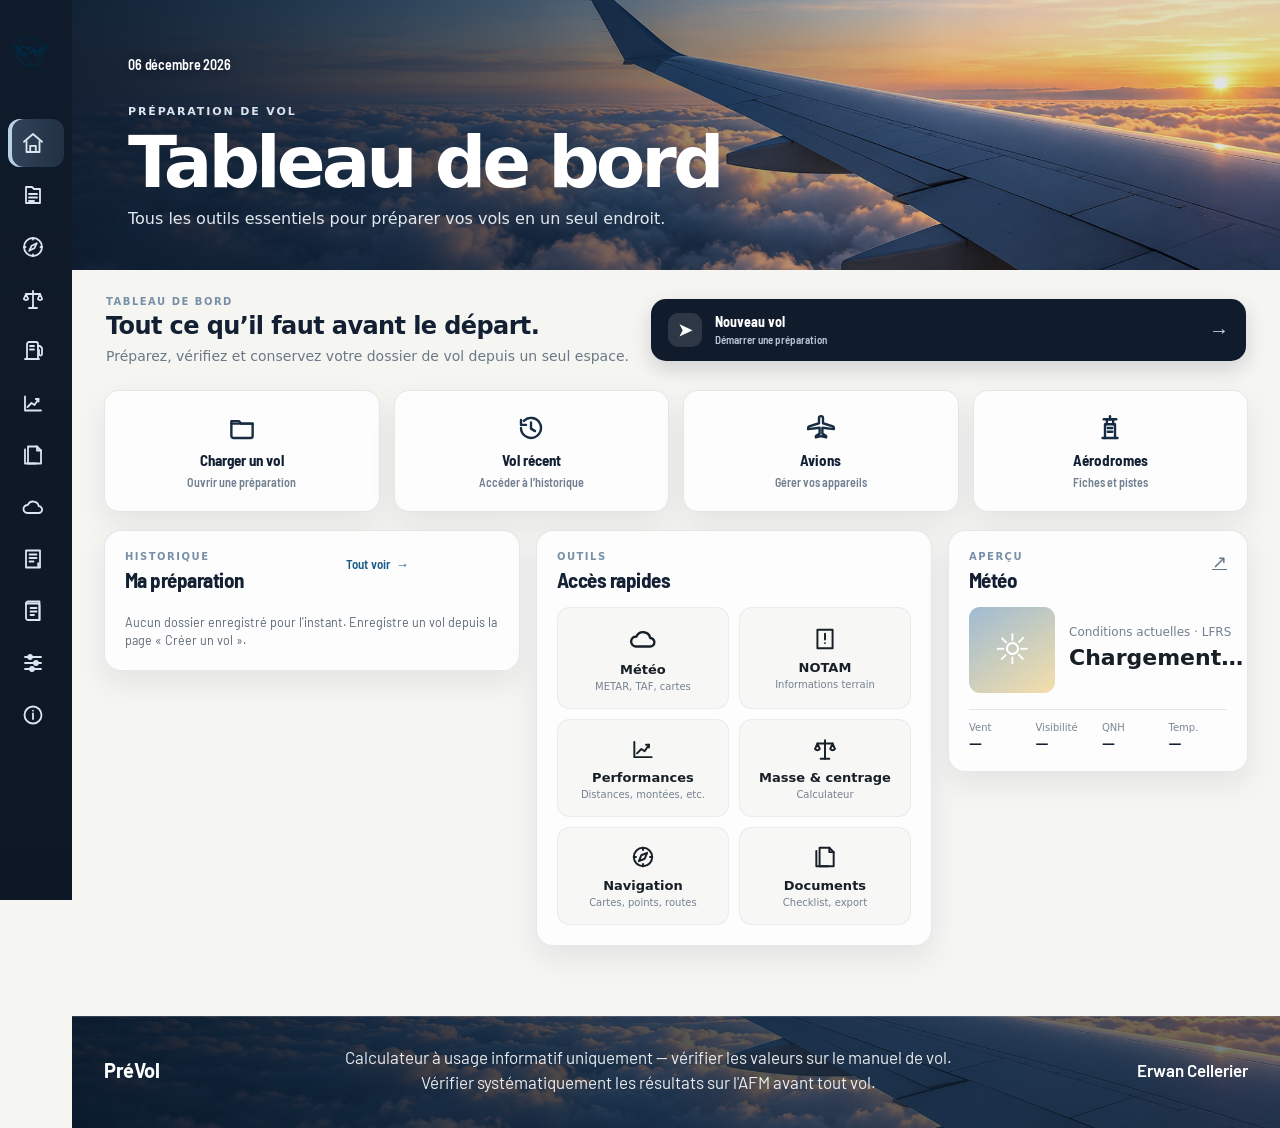
==== index.html @ 547f0817 "Add files via upload" ====
<!DOCTYPE html>

<html lang="fr">
<head>
<meta charset="utf-8"/>
<meta content="width=device-width, initial-scale=1.0, viewport-fit=cover" name="viewport"/>
<title>PréVol — Tableau de bord</title>
<meta content="#0a141f" name="theme-color"/>
<link href="./manifest.json" rel="manifest"/>
<link href="./icon-192.png" rel="icon"/>
<link href="./apple-touch-icon.png" rel="apple-touch-icon"/>
<meta content="yes" name="mobile-web-app-capable"/>
<meta content="yes" name="apple-mobile-web-app-capable"/>
<meta content="black-translucent" name="apple-mobile-web-app-status-bar-style"/>
<meta content="PréVol" name="apple-mobile-web-app-title"/>
<script>
// ---- Thème : résolu AVANT le premier affichage ----
// La préférence (auto/light/dark) est en localStorage ; l'attribut
// data-theme sur <html> porte le thème effectivement appliqué. Ce script
// est délibérément placé dans le <head> et exécuté en synchrone : le
// mettre en bas de page ferait apparaître l'interface sombre une fraction
// de seconde avant de basculer en clair.
(function(){
  window.THEME_KEY = 'prevol_theme_v1';
  window.readThemePref = function(){
    try{ return localStorage.getItem(window.THEME_KEY) || 'light'; }catch(e){ return 'auto'; }
  };
  window.applyTheme = function(pref){
    var p = pref || window.readThemePref();
    var dark = true;
    if(p === 'light') dark = false;
    else if(p === 'auto' && window.matchMedia){
      dark = !window.matchMedia('(prefers-color-scheme: light)').matches;
    }
    document.documentElement.setAttribute('data-theme', dark ? 'dark' : 'light');
    var m = document.querySelector('meta[name="theme-color"]');
    if(m) m.setAttribute('content', dark ? '#0a141f' : '#eef1f5');
  };
  window.applyTheme();
  // Suit le réglage iOS en direct quand la préférence est « auto »
  if(window.matchMedia){
    var mq = window.matchMedia('(prefers-color-scheme: light)');
    var onChange = function(){ if(window.readThemePref() === 'auto') window.applyTheme('auto'); };
    if(mq.addEventListener) mq.addEventListener('change', onChange);
    else if(mq.addListener) mq.addListener(onChange);
  }
})();
</script>
<link href="https://fonts.googleapis.com" rel="preconnect"/>
<link href="https://fonts.googleapis.com/css2?family=Barlow+Semi+Condensed:wght@400;500;600;700&amp;family=Barlow:wght@400;500;600&amp;display=swap" rel="stylesheet"/>
<link rel="stylesheet" href="app.css">
<style id="dashboard-only-home">
/* Tableau de bord : les cartes Avions/Aérodromes ouvrent leurs panneaux internes. */
#pageFlight, .storage-card, .settings-card { display:none !important; }
#pageHome { display:block !important; }
#pageHome:not(.active) { display:none !important; }
#pageAircraft, #pageAirport { display:none !important; }
#pageAircraft.active, #pageAirport.active { display:block !important; }
.tool-tile { text-decoration:none; color:inherit; }
.dashboard-primary { text-decoration:none; }
.quick-card[data-page] { cursor:pointer; }
</style>
<style id="prevol-page-scope">
        #pageFlight,#pageAircraft,#pageAirport{display:none!important}
        #pageHome{display:block!important}
        #pageHome .storage-card,#pageHome .settings-card{display:none!important}
        .main-content{min-height:calc(100vh - 0px)}
        </style>
</head>
<body class="dashboard-page" data-view="dashboard">
<div class="wrap">
<div class="app-shell">
<aside aria-label="Navigation principale" class="sidebar">
<div class="side-brand">
  <img class="side-brand-logo" src="./logo-air-one-aero.png" alt="Air One Aero">
  <div class="side-brand-copy"><div class="side-name">PréVol</div><div class="side-sub">Préparation de vol</div></div>
</div>
<div class="side-rule"></div>
<nav class="side-nav"><a class="tab nav-page-link active" href="index.html"><span class="nav-ico"><svg viewBox="0 0 24 24" aria-hidden="true"><path d="M3 10.8 12 3l9 7.8"/><path d="M5.5 10.2V21h13V10.2"/><path d="M9.2 21v-6.2h5.6V21"/></svg></span><span>Tableau de bord</span></a><a class="tab nav-page-link" href="dossier.html"><span class="nav-ico"><svg viewBox="0 0 24 24" aria-hidden="true"><path d="M5 4h6l2 2h6v14H5z"/><path d="M8 11h8M8 14.5h8M8 18h5"/></svg></span><span>Dossier</span></a><a class="tab nav-page-link" href="navigation.html"><span class="nav-ico"><svg viewBox="0 0 24 24" aria-hidden="true"><circle cx="12" cy="12" r="9"/><path d="m15.8 8.2-2.5 5.1-5.1 2.5 2.5-5.1z"/><path d="M12 3v1.5M21 12h-1.5M12 21v-1.5M3 12h1.5"/></svg></span><span>Navigation</span></a><a class="tab nav-page-link" href="masse-centrage.html"><span class="nav-ico"><svg viewBox="0 0 24 24" aria-hidden="true"><path d="M12 4v15"/><path d="M5 7h14"/><path d="M5 7 2.8 12a2.8 2.8 0 0 0 4.4 0z"/><path d="M19 7 16.8 12a2.8 2.8 0 0 0 4.4 0z"/><path d="M8 21h8"/><path d="M12 19v2"/></svg></span><span>Masse &amp; centrage</span></a><a class="tab nav-page-link" href="carburant.html"><span class="nav-ico"><svg viewBox="0 0 24 24" aria-hidden="true"><path d="M6 20V5a2 2 0 0 1 2-2h7a2 2 0 0 1 2 2v15"/><path d="M4 20h14"/><path d="M9 7h4M9 10.5h4"/><path d="M17 7h2l2 2v6a1.5 1.5 0 0 1-3 0v-4"/></svg></span><span>Carburant</span></a><a class="tab nav-page-link" href="performances.html"><span class="nav-ico"><svg viewBox="0 0 24 24" aria-hidden="true"><path d="M4 19.5V5.5M4 19.5h16"/><path d="m6.5 16 4-4 3 2 4-6"/><path d="M14.8 8H17.5v2.7"/></svg></span><span>Performances</span></a><a class="tab nav-page-link" href="documents.html"><span class="nav-ico"><svg viewBox="0 0 24 24" aria-hidden="true"><path d="M7 3.5h9l4 4V20.5H7z"/><path d="M16 3.5v4h4"/><path d="M4 6.5v14h11"/></svg></span><span>Documents</span></a><a class="tab nav-page-link" href="meteo.html"><span class="nav-ico"><svg viewBox="0 0 24 24" aria-hidden="true"><path d="M6.2 18h11.4a3.4 3.4 0 0 0 .2-6.8A5.8 5.8 0 0 0 6.8 10a4 4 0 0 0-.6 8Z"/></svg></span><span>Météo</span></a><a class="tab nav-page-link" href="notam.html"><span class="nav-ico"><svg viewBox="0 0 24 24" aria-hidden="true"><path d="M5 3.5h14v17H5z"/><path d="M8.5 7.5h7M8.5 11h7M8.5 14.5h4"/><path d="M17.2 16.2v2.3M17.2 20h.01"/></svg></span><span>NOTAM</span></a><a class="tab nav-page-link" href="carnet-de-vol.html"><span class="nav-ico"><svg viewBox="0 0 24 24" aria-hidden="true"><path d="M5 4.5h11.5a2 2 0 0 1 2 2V21H7a2 2 0 0 1-2-2z"/><path d="M5 4.5a2 2 0 0 1 2-2h11.5V21"/><path d="M9.5 9h6M9.5 12.5h6M9.5 16h3.5"/></svg></span><span>Carnet de vol</span></a><a class="tab nav-page-link" href="parametres.html"><span class="nav-ico"><svg viewBox="0 0 24 24" aria-hidden="true"><path d="M4 6h16M4 12h16M4 18h16"/><circle cx="9" cy="6" r="2"/><circle cx="15" cy="12" r="2"/><circle cx="11" cy="18" r="2"/></svg></span><span>Paramètres</span></a><a class="tab nav-page-link" href="a-propos.html"><span class="nav-ico"><svg viewBox="0 0 24 24" aria-hidden="true"><circle cx="12" cy="12" r="8.5"/><path d="M12 10.5v5.5M12 7.7h.01"/></svg></span><span>À propos</span></a></nav>
<div class="side-spacer"></div>
<div class="side-footer"><span class="net-status"><span class="dot" id="netDot"></span><span id="netStatusLabel">—</span></span></div>
</aside>
<main class="main-content">
<header class="top">
<div class="hero-copy">
<div class="hero-date" id="hdrDate">—</div>
<div class="hero-kicker">PRÉPARATION DE VOL</div>
<h1>Tableau de bord</h1>
<p>Tous les outils essentiels pour préparer vos vols en un seul endroit.</p>
</div>
</header>
<div class="page-panel active" id="pageHome">
<section class="card" id="draftBanner" style="display:none;border-color:var(--accent);">
<h2>Dossier en cours retrouvé</h2>
<div class="smallhint" id="draftBannerInfo" style="margin-bottom:10px;"></div>
<div class="btnrow" style="display:flex;gap:10px;flex-wrap:wrap;">
<button class="btnMini primary" id="draftResume" style="flex:1 1 45%;" type="button">Reprendre</button>
<button class="btnMini danger" id="draftDiscard" style="flex:1 1 45%;" type="button">Abandonner</button>
</div>
</section>
<section class="dashboard-hero-note">
<div><span class="eyebrow">TABLEAU DE BORD</span><h2>Tout ce qu’il faut avant le départ.</h2><p>Préparez, vérifiez et conservez votre dossier de vol depuis un seul espace.</p></div>
<button class="dashboard-primary" id="homeNewFlight" type="button"><span class="action-icon">➤</span><span><b>Nouveau vol</b><small>Démarrer une préparation</small></span><span class="arrow">→</span></button>
</section>
<section class="quick-actions">
<button class="quick-card" id="homeLoad" onclick="window.location.href='dossiers.html'" type="button"><span class="quick-icon"><svg viewBox="0 0 24 24" aria-hidden="true"><path d="M3.5 6.5h6l1.8 2h9.2v9.8a1.7 1.7 0 0 1-1.7 1.7H5.2a1.7 1.7 0 0 1-1.7-1.7z"/><path d="M3.5 8.5h17"/></svg></span><b>Charger un vol</b><small>Ouvrir une préparation</small></button>
<button class="quick-card" id="homeRecent" onclick="window.location.href='dossier.html'" type="button"><span class="quick-icon"><svg viewBox="0 0 24 24" aria-hidden="true"><path d="M4 12a8 8 0 1 0 2.3-5.7"/><path d="M4 5.5v4h4"/><path d="M12 7.5v5l3.2 2"/></svg></span><b>Vol récent</b><small>Accéder à l’historique</small></button>
<button class="quick-card" id="homeAircraft" data-page="pageAircraft" type="button"><span class="quick-icon"><svg viewBox="0 0 24 24" aria-hidden="true"><path d="M21.5 10.7 13.6 8.2V4.1a1.6 1.6 0 0 0-3.2 0v4.1l-7.9 2.5a1.2 1.2 0 0 0-.8 1.1v1.1l9.2-1.1v4.7l-3 1.9v1.1l4.1-1 4.1 1v-1.1l-3-1.9v-4.7l9.2 1.1v-1.1a1.2 1.2 0 0 0-.8-1.1Z"/></svg></span><b>Avions</b><small>Gérer vos appareils</small></button>
<button class="quick-card" id="homeAirport" data-page="pageAirport" type="button"><span class="quick-icon"><svg viewBox="0 0 24 24" aria-hidden="true"><path d="M8 20V9h8v11"/><path d="M6 20h12"/><path d="M9.5 9V5h5v4"/><path d="M7 5h10"/><path d="M10.2 12h1.2M12.6 12h1.2M10.2 15h1.2M12.6 15h1.2"/><path d="M12 5V2.5"/></svg></span><b>Aérodromes</b><small>Fiches et pistes</small></button>
</section>
<section class="dashboard-grid">
<div class="card dashboard-card recent-card" id="recentDossiers">
<div class="dash-head"><div><span class="eyebrow">HISTORIQUE</span><h2>Ma préparation</h2></div><button class="text-link" onclick="window.location.href='dossiers.html'" type="button">Tout voir  →</button></div>
<div class="rwyMsg" id="dossierMsg"></div>
<div id="dossierList"></div>
</div>
<div class="card dashboard-card quick-tools-card">
<div class="dash-head"><div><span class="eyebrow">OUTILS</span><h2>Accès rapides</h2></div></div>
<div class="tool-grid">
<a class="tool-tile" href="meteo.html"><span class="tool-weather-icon"><svg viewBox="0 0 24 24" aria-hidden="true"><path d="M6.2 18h11.4a3.4 3.4 0 0 0 .2-6.8A5.8 5.8 0 0 0 6.8 10a4 4 0 0 0-.6 8Z"/></svg></span><b>Météo</b><small>METAR, TAF, cartes</small></a>
<a class="tool-tile" href="notam.html"><span><svg viewBox="0 0 24 24" aria-hidden="true"><path d="M5 3.5h14v17H5z"/><path d="M12 7.2v5.2M12 15.8h.01"/></svg></span><b>NOTAM</b><small>Informations terrain</small></a>
<a class="tool-tile" href="performances.html"><span><svg viewBox="0 0 24 24" aria-hidden="true"><path d="M4 19.5V5.5M4 19.5h16"/><path d="m6.5 16 4-4 3 2 4-6"/><path d="M14.8 8H17.5v2.7"/></svg></span><b>Performances</b><small>Distances, montées, etc.</small></a>
<a class="tool-tile" href="masse-centrage.html"><span><svg viewBox="0 0 24 24" aria-hidden="true"><path d="M12 4v15"/><path d="M5 7h14"/><path d="M5 7 2.8 12a2.8 2.8 0 0 0 4.4 0z"/><path d="M19 7 16.8 12a2.8 2.8 0 0 0 4.4 0z"/><path d="M8 21h8"/><path d="M12 19v2"/></svg></span><b>Masse &amp; centrage</b><small>Calculateur</small></a>
<a class="tool-tile" href="navigation.html"><span><svg viewBox="0 0 24 24" aria-hidden="true"><circle cx="12" cy="12" r="8.5"/><path d="m15.8 8.2-2.2 5.4-5.4 2.2 2.2-5.4z"/><path d="M12 3.5v2M20.5 12h-2M12 20.5v-2M3.5 12h2"/></svg></span><b>Navigation</b><small>Cartes, points, routes</small></a>
<a class="tool-tile" href="documents.html"><span><svg viewBox="0 0 24 24" aria-hidden="true"><path d="M7 3.5h9l4 4V20.5H7z"/><path d="M16 3.5v4h4"/><path d="M4 6.5v14h11"/></svg></span><b>Documents</b><small>Checklist, export</small></a>
</div>
</div>
<div class="dashboard-side">
<div class="card weather-preview"><div class="dash-head"><div><span class="eyebrow">APERÇU</span><h2>Météo</h2></div><a class="icon-link" href="meteo.html">↗</a></div><div class="weather-placeholder"><div class="weather-sun" id="homeWxIcon">☼</div><div><span>Conditions actuelles · LFRS</span><strong id="homeWxState">Chargement…</strong><small id="homeWxObserved" style="display:block;margin-top:6px;color:#8a96a4;font-size:10px;"></small></div></div><div class="weather-stats"><span>Vent<strong id="homeWxWind">—</strong></span><span>Visibilité<strong id="homeWxVis">—</strong></span><span>QNH<strong id="homeWxQnh">—</strong></span><span>Temp.<strong id="homeWxTemp">—</strong></span></div></div>
</div>
</section>
<section class="card storage-card">
<div class="dash-head"><div><span class="eyebrow">DONNÉES LOCALES</span><h2>Sauvegarde &amp; stockage</h2></div></div>
<div class="storage-layout">
<div class="storage-copy"><p>Tes dossiers restent stockés localement sur cet appareil. Une sauvegarde permet de les récupérer en cas de perte.</p><div class="btnrow"><button class="btnMini primary" id="backupBtn" type="button">Tout sauvegarder</button><label class="btnMini" for="restoreInput" style="cursor:pointer;text-align:center;">Restaurer</label><input accept="application/json,.json" id="restoreInput" style="display:none;" type="file"/><button class="btnMini" id="storageRefreshBtn" type="button">Actualiser</button></div><label class="chk"><input checked="" id="backupWithDocs" type="checkbox"/><span>Inclure les pièces jointes</span></label><div class="rwyMsg" id="backupMsg"></div></div>
<div class="storage-meter"><div class="subhead">Espace occupé</div><div class="wizBar"><div class="wizBarFill" id="storageBarFill"></div></div><div class="smallhint" id="storageInfo">Mesure en cours…</div><button class="btnMini danger" id="purgeDocsBtn" type="button">Alléger les dossiers de plus de 30 jours</button><div class="rwyMsg" id="purgeMsg"></div></div>
</div>
</section>
<section class="card settings-card"><div class="dash-head"><div><span class="eyebrow">PRÉFÉRENCES</span><h2>Affichage</h2></div></div><div class="field"><label>Thème</label><select id="themeSelect"><option value="auto">Automatique (réglage système)</option><option value="light">Jour — clair</option><option value="dark">Nuit — sombre</option></select></div><div class="smallhint" id="appVersionLine"></div></section>
</div>
<div class="page-panel active" id="pageFlight">
<!-- 1. GENERAL -->
<section class="card view-vol" id="sectionVol">
<h2><span class="idx">01</span> Vol</h2>
<div class="grid g3">
<div class="field"><label>Avion</label>
<select id="aircraftSelect"></select>
<div class="smallhint">Paramètres (masses, bras, tables AFM) dans l'onglet <b>Avions</b>.</div>
</div>
<div class="field"><label>Date (DOF)</label><input id="dof" type="date"/></div>
<div class="field"><label>Départ (ICAO)</label><input id="depIcao" maxlength="4" oninput="this.value=this.value.toUpperCase()" placeholder="LFFI" style="text-transform:uppercase" type="text"/></div>
<div class="field"><label>Arrivée (ICAO)</label><input id="arrIcao" maxlength="4" oninput="this.value=this.value.toUpperCase()" placeholder="LFFI" style="text-transform:uppercase" type="text"/></div>
<div class="field"><label>PIC (nom)</label><input id="picName" placeholder="Nom du commandant de bord" type="text"/></div>
<div class="field"><label>Équipage</label><input id="crew" min="1" type="number" value="1"/></div>
<div class="field opt"><label>Pax total</label><input id="paxTotal" min="0" placeholder="0" type="number"/></div>
<div class="field"><label>Immatriculation</label><input id="registration" readonly="" type="text"/></div>
<div class="field opt"><label>Dégagement (ICAO)</label><input id="altn1" list="apKnownList" maxlength="4" oninput="this.value=this.value.toUpperCase()" placeholder="OACI" style="text-transform:uppercase" type="text"/></div>
<datalist id="apKnownList"></datalist>
</div>
</section>
<!-- 3. MASSE -->
<section class="card view-mass" id="sectionMass">
<div class="section-title-row"><h2><span class="idx">02</span> Masses</h2><a class="section-open-link" href="masse-centrage.html">Ouvrir Masse & centrage ↗</a></div>
<div class="grid g3">
<div class="field"><label>Poids pilote (kg)</label><input id="wPilot" placeholder="kg" type="number"/></div>
<div class="field opt"><label>Poids copilote (kg)</label><input id="wCopilot" placeholder="kg" type="number"/></div>
<div class="field opt"><label>Poids pax arrière (kg)</label><input id="wPaxRear" placeholder="kg" type="number"/></div>
<div class="field opt"><label>Bagages arrière (kg)</label><input id="wBag" placeholder="kg" type="number"/></div>
</div>
<details class="adv" style="display:none;">
<summary>Paramètres avion (masse à vide / bras de levier)</summary>
<div class="grid g3" style="margin-top:12px;">
<div class="field"><label>Masse à vide (kg)</label><input id="emptyWeight" type="number"/></div>
<div class="field"><label>Bras à vide (m)</label><input id="emptyArm" step="0.001" type="number"/></div>
<div class="field"><label>Bras sièges avant (m)</label><input id="armFront" step="0.01" type="number"/></div>
<div class="field"><label>Bras sièges arrière (m)</label><input id="armRear" step="0.01" type="number"/></div>
<div class="field"><label>Bras bagages (m)</label><input id="armBag" step="0.01" type="number"/></div>
<div class="field"><label>Bras réservoir (m)</label><input id="armFuel" step="0.01" type="number"/></div>
</div>
</details>
</section>
<!-- 4. CARBURANT -->
<section class="card view-fuel" id="sectionFuel">
<div class="section-title-row"><h2><span class="idx">03</span> Carburant</h2><a class="section-open-link" href="carburant.html">Ouvrir Carburant ↗</a></div>
<div class="grid g4">
<div class="field"><label>Temps de vol prévu (min)</label><input id="flightTime" placeholder="min" type="number"/></div>
<div class="field"><label>Réserve finale</label>
<select id="reserveType">
<option value="10">TDP de jours (10 min)</option>
<option selected="" value="30">Vol de jour (30 min)</option>
<option value="45">Vol de nuit (45 min)</option>
</select>
</div>
<div class="field"><label>Fuel embarqué (L)</label><input id="fuelOnBoard" placeholder="L" type="number"/>
<div class="smallhint" id="fuelCapacityHint"></div>
</div>
<div class="field" id="altFuelField"><label>Réserve dégagement (L)</label><input id="altReserveL" placeholder="L" type="number"/><div class="smallhint">Carburant nécessaire pour rejoindre <span id="altReserveIcao">le terrain de dégagement</span> depuis la destination.</div></div>
</div>
<details class="adv" style="display:none;">
<summary>Paramètres carburant (consommations, densité)</summary>
<div class="grid g3" style="margin-top:12px;">
<div class="field"><label>Conso croisière (L/h)</label><input id="consoTrip" type="number"/></div>
<div class="field"><label>Conso approche (L/h)</label><input id="consoAppr" type="number"/></div>
<div class="field"><label>Densité carburant (kg/L)</label><input id="fuelDensity" step="0.001" type="number"/></div>
</div>
</details>
</section>
<!-- 4. ENVIRONNEMENT & PISTES -->
<section class="card view-environment" id="sectionEnvironment">
<div class="section-title-row"><h2><span class="idx">04</span> Environnement &amp; pistes</h2><a class="section-open-link" href="performances.html">Ouvrir Performances ↗</a></div>
<div class="subhead wx-only">Bulletin METAR / TAF</div>
<div class="smallhint wx-only" style="margin-bottom:10px;">
      Données Aviation Weather Center (NOAA), gratuites et sans compte.
      Nécessite du réseau ; le dernier bulletin reçu reste consultable hors ligne.
    </div>
<div class="grid g3 wx-only">
<div class="field"><label>Rayon terrains alentour</label>
<select id="wxRadius">
<option value="0">Aucun (vol seul)</option>
<option value="50">50 km</option>
<option selected="" value="100">100 km</option>
<option value="150">150 km</option>
</select>
</div>
<div class="field"><label>Contenu</label>
<select id="wxContent">
<option selected="" value="both">METAR + TAF</option>
<option value="metar">METAR seul</option>
</select>
</div>
<div class="field"><label> </label>
<button class="btnMini primary" id="wxFetchBtn" style="width:100%;" type="button">Récupérer le bulletin</button>
</div>
</div>
<div class="rwyMsg wx-only" id="wxFetchMsg"></div>
<div class="wx-only" id="wxResults" style="margin-top:10px;"></div>
<div class="btnrow wx-only" style="display:flex;gap:10px;flex-wrap:wrap;margin-top:10px;">
<button class="btnMini" id="wxClearBtn" style="display:none;" type="button">Effacer le bulletin</button>
</div>

<div class="smallhint">Le bulletin METAR / TAF se récupère directement dans la section où sont saisis la température, le QNH et le vent.</div>


<div class="subhead" id="depEnvHead" style="margin-top:0;">Départ</div>
<div class="grid g3">
<div class="field"><label>Altitude terrain (ft)</label><input id="terrainAlt" placeholder="ft" type="number"/></div>
<div class="field"><label>Température (°C)</label><input id="temp" placeholder="°C" type="number"/></div>
<div class="field"><label>QNH (hPa)</label><input id="qnh" placeholder="hPa" type="number"/></div>
<div class="field"><label>Vent</label><input id="wind" placeholder="320/20G25" type="text"/><div class="smallhint" id="windDepHint"></div></div>
<div class="field"><label>Nature de piste</label>
<select id="pisteType"><option value="1">Dur</option><option value="1.15">Herbe</option></select>
<div class="smallhint" id="pisteTypeNote"></div>
</div>
<div class="field"><label>État de piste</label>
<select id="pisteEtat"><option value="1">Sèche</option><option value="1.25">Mouillée</option></select>
</div>
<div class="field"><label>Piste (QFU)</label>
<select id="rwyDepSel"></select>
<input id="rwyDepTxt" maxlength="3" placeholder="ex. 07" style="text-transform:uppercase;display:none;" type="text"/>
</div>
</div>
<div class="smallhint" id="wxAutoDep" style="margin-top:6px;color:var(--accent);"></div>
<div class="grid g3" style="margin-top:8px;">
<div class="field"><label>TODA (m)</label><input id="toda" placeholder="m" type="number"/></div>
<div class="field"><label>ASDA (m)</label><input id="asda" placeholder="m" type="number"/></div>
<div class="field"><label>LDA (m)</label><input id="lda" placeholder="m" type="number"/></div>
</div>
<!-- Même terrain mais vol long : la météo peut changer pendant le vol -->
<div id="sameFieldWxBlock" style="display:none;">
<div class="subhead">Météo à l'atterrissage <span style="text-transform:none;font-family:var(--body);">(vol ≥ 60 min — même terrain)</span></div>
<div class="grid g3">
<div class="field"><label>Température (°C)</label><input id="tempLdg" placeholder="°C" type="number"/></div>
<div class="field"><label>QNH (hPa)</label><input id="qnhLdg" placeholder="hPa" type="number"/></div>
<div class="field"><label>Vent</label><input id="windLdg" placeholder="320/20G25" type="text"/><div class="smallhint" id="windLdgHint"></div></div>
<div class="field"><label>Piste à l'atterrissage</label>
<select id="rwyLdgSel"></select>
<input id="rwyLdgTxt" maxlength="3" placeholder="ex. 25" style="text-transform:uppercase;display:none;" type="text"/>
</div>
</div>
<div class="grid g3" style="margin-top:8px;">
<div class="field"><label>LDA de cette piste (m)</label><input id="ldaLdg" placeholder="m" type="number"/></div>
<div class="field"><label>Nature de piste</label>
<select id="pisteTypeLdg"><option value="1">Dur</option><option value="1.15">Herbe</option></select>
<div class="smallhint" id="pisteTypeLdgNote"></div>
</div>
<div class="field"><label>État de piste</label>
<select id="pisteEtatLdg"><option value="1">Sèche</option><option value="1.25">Mouillée</option></select>
</div>
</div>
<div class="smallhint" style="margin-top:6px;">Laisse les champs météo vides pour réutiliser les conditions du décollage. Choisir la piste d'atterrissage remplit automatiquement sa LDA et son revêtement.</div>
<div class="smallhint" id="wxAutoLdg" style="margin-top:4px;color:var(--accent);"></div>
</div>
<div id="arrRunwayBlock" style="display:none;">
<div class="subhead">Arrivée — <span id="arrRunwayIcao"></span></div>
<div class="grid g3">
<div class="field"><label>Altitude terrain (ft)</label><input id="terrainAltArr" placeholder="ft" type="number"/></div>
<div class="field"><label>Température (°C)</label><input id="tempArr" placeholder="°C" type="number"/></div>
<div class="field"><label>QNH (hPa)</label><input id="qnhArr" placeholder="hPa" type="number"/></div>
<div class="field"><label>Vent</label><input id="windArr" placeholder="320/20G25" type="text"/><div class="smallhint" id="windArrHint"></div></div>
<div class="field"><label>Nature de piste</label>
<select id="pisteTypeArr"><option value="1">Dur</option><option value="1.15">Herbe</option></select>
<div class="smallhint" id="pisteTypeArrNote"></div>
</div>
<div class="field"><label>État de piste</label>
<select id="pisteEtatArr"><option value="1">Sèche</option><option value="1.25">Mouillée</option></select>
</div>
<div class="field"><label>Piste (QFU)</label>
<select id="rwyArrSel"></select>
<input id="rwyArrTxt" maxlength="3" placeholder="ex. 25" style="text-transform:uppercase;display:none;" type="text"/>
</div>
</div>
<div class="smallhint" id="wxAutoArr" style="margin-top:6px;color:var(--accent);"></div>
<div class="grid g3" style="margin-top:8px;">
<div class="field"><label>TODA (m)</label><input id="todaArr" placeholder="m" type="number"/></div>
<div class="field"><label>ASDA (m)</label><input id="asdaArr" placeholder="m" type="number"/></div>
<div class="field"><label>LDA (m)</label><input id="ldaArr" placeholder="m" type="number"/></div>
</div>
</div>
<!-- Enregistrement d'une piste dans la base de données -->
<div class="rwyEditor" id="rwyEditor" style="display:none;">
<div class="rwyEdHead">
<h3>Enregistrer une piste</h3>
<div class="rwyEdIcaoPick">
<select id="rwyEdIcaoSel"></select>
<input id="rwyEdIcaoTxt" maxlength="4" placeholder="OACI" style="text-transform:uppercase;display:none;" type="text"/>
</div>
</div>
<div class="grid g3">
<div class="field"><label>Piste (numéro)</label><input id="rwyEdDesig" maxlength="3" placeholder="ex. 03" style="text-transform:uppercase" type="text"/></div>
<div class="field"><label>Orientation magnétique (°)</label><input id="rwyEdQfu" max="359" min="0" placeholder="ex. 072" type="number"/></div>
<div class="field"><label>Altitude terrain (ft)</label><input id="rwyEdElev" placeholder="ft" type="number"/></div>
<div class="field"><label>Revêtement</label>
<select id="rwyEdSurface"><option value="1">Dur</option><option value="1.15">Herbe</option></select>
</div>
</div>
<div class="grid g3" style="margin-top:8px;">
<div class="field"><label>TODA (m)</label><input id="rwyEdToda" placeholder="m" type="number"/></div>
<div class="field"><label>ASDA (m)</label><input id="rwyEdAsda" placeholder="m" type="number"/></div>
<div class="field"><label>LDA (m)</label><input id="rwyEdLda" placeholder="m" type="number"/></div>
</div>
<div class="btnrow">
<button class="primary" id="rwyEdSave" type="button">Enregistrer la piste</button>
<button id="rwyEdCancel" type="button">Annuler</button>
</div>
<div class="rwyMsg" id="rwyEdMsg"></div>
</div>
<div class="smallhint" id="apStatusHint" style="margin-top:12px;"></div>
<div class="btnrow" style="display:flex;gap:10px;flex-wrap:wrap;margin-top:10px;">
<button class="btnMini" id="rwyAddBtn" type="button">+ Ajouter / modifier une piste</button>
</div>
</section>
<!-- 5. OPTIONNEL / CARTOUCHE -->
<section class="card view-folder" id="sectionCartouche">
<h2><span class="idx">05</span> Cartouche folder <span style="font-weight:400;color:var(--muted);text-transform:none;font-family:var(--body);font-size:12px;">(pour la page de garde du PDF)</span></h2>
<div class="grid g3">
<div class="field opt"><label>MEL</label><input id="mel" placeholder="RAS" type="text"/></div>
<div class="field opt"><label>PPR</label><input id="ppr" placeholder="N/A" type="text"/></div>
<div class="field opt"><label>EOBT (UTC)</label><input id="eobt" type="time"/></div>
</div>
</section>
<!-- 7. DOCUMENTS & PILOTE -->
<section class="card view-docs" id="sectionDocs">
<div class="section-title-row"><h2><span class="idx">06</span> Documents &amp; Pilote</h2><a class="section-open-link" href="documents.html">Ouvrir Documents ↗</a></div>
<div class="subhead">Documents avion</div>
<div class="checklist">
<label class="chk"><input id="docAFM" type="checkbox"/><span>Manuel de vol (AFM)</span></label>
<label class="chk"><input id="docCertReg" type="checkbox"/><span>Certificat d'immatriculation</span></label>
<label class="chk"><input id="docCertNav" type="checkbox"/><span>Certificat de navigabilité</span></label>
<label class="chk"><input id="docNoise" type="checkbox"/><span>Certificat de limitation de nuisance</span></label>
<label class="chk"><input id="docRadioLic" type="checkbox"/><span>Licence de station radio</span></label>
<label class="chk"><input id="docInsurance" type="checkbox"/><span>Attestation d'assurance RC</span></label>
<label class="chk"><input id="docTechLog" type="checkbox"/><span>Carnet de route / carnet de suivi</span></label>
<label class="chk"><input id="docWeighing" type="checkbox"/><span>Rapport de pesée</span></label>
<label class="chk"><input id="docIntercept" type="checkbox"/><span>Signaux visuels d'interception</span></label>
<label class="chk"><input id="docSAR" type="checkbox"/><span>Infos SAR de la zone survolée</span></label>
<label class="chk"><input id="docMEL" type="checkbox"/><span>MEL</span></label>
</div>
<div class="subhead">Documents pilote</div>
<div class="checklist">
<label class="chk"><input id="docLicence" type="checkbox"/><span>Licence</span></label>
<label class="chk"><input id="docMedical" type="checkbox"/><span>Certificat médical</span></label>
<label class="chk"><input id="docId" type="checkbox"/><span>Pièce d'identité / passeport / visa / vaccins</span></label>
<label class="chk"><input id="docDoc" type="checkbox"/><span>Documentation</span></label>
</div>
<div class="subhead">IMSAFE — Aptitude du pilote</div>
<div class="checklist">
<label class="chk"><input class="imsafe" id="imIllness" type="checkbox"/><span><b>I</b>llness — un symptôme ?</span></label>
<label class="chk"><input class="imsafe" id="imMedication" type="checkbox"/><span><b>M</b>edication — traitement en cours ?</span></label>
<label class="chk"><input class="imsafe" id="imStress" type="checkbox"/><span><b>S</b>tress — pression, soucis ?</span></label>
<label class="chk"><input class="imsafe" id="imAlcohol" type="checkbox"/><span><b>A</b>lcohol — consommé dans les 8h ?</span></label>
<label class="chk"><input class="imsafe" id="imFatigue" type="checkbox"/><span><b>F</b>atigue — pas assez reposé ?</span></label>
<label class="chk"><input class="imsafe" id="imEmotion" type="checkbox"/><span><b>E</b>motion — perturbé ?</span></label>
</div>
<div class="imsafe-status" id="imsafeStatus"></div>
</section>
<!-- 8. METEO & NOTAM -->
<section class="card view-weather" id="sectionWeather">
<div class="section-title-row wx-only notam-only"><h2 class="wx-only notam-only"><span class="idx">07</span> Météo &amp; NOTAM</h2><a class="section-open-link" href="meteo.html">Ouvrir Météo ↗</a></div>
<div class="subhead wx-only">Éléments consultés</div>
<div class="checklist wx-only">
<label class="chk"><input id="wxEuroc" type="checkbox"/><span>EUROC</span></label>
<label class="chk"><input id="wxSigChart" type="checkbox"/><span>SIG WX Chart</span></label>
<label class="chk"><input id="wxWintem" type="checkbox"/><span>WINTEM</span></label>
<label class="chk"><input id="wxSigmet" type="checkbox"/><span>SIGMET / METAR / TAF</span></label>
<label class="chk"><input id="wxMinima" type="checkbox"/><span>Planning minima</span></label>
<label class="chk"><input id="wxMaritime" type="checkbox"/><span>Survol maritime (vagues, T° eau)</span></label>
</div>
<div class="field wx-only" style="margin-top:12px;"><label>Minima de planification (T/O, dégagements, destination)</label><textarea id="wxMinimaText" placeholder="ICAO / RWY-APP / minima / météo / remarques"></textarea></div>
<div class="smallhint">Le bulletin METAR / TAF se récupère directement dans la section où sont saisis la température, le QNH et le vent.</div>

<div class="subhead wx-only">Cartes (TEMSI / WINTEM / SIGWX)</div>
<div class="smallhint wx-only" style="margin-bottom:10px;">
      Les cartes Météo-France ne sont pas récupérables automatiquement (accès Aeroweb
      authentifié, images sous copyright). Télécharge ton dossier depuis Aeroweb, puis
      importe-le ici : ses pages seront jointes à la fin du document généré.
    </div>
<div class="btnrow wx-only" style="display:flex;gap:10px;flex-wrap:wrap;">
<a class="btnMini" href="https://aviation.meteo.fr/login.php" rel="noopener" target="_blank">Ouvrir Aeroweb ↗</a>
<label class="btnMini primary" for="wxDocInput" style="cursor:pointer;">Importer le dossier (PDF)</label>
<input accept="application/pdf,image/*" id="wxDocInput" style="display:none;" type="file"/>
<button class="btnMini" id="wxDocClear" style="display:none;" type="button">Retirer</button>
</div>
<div class="rwyMsg wx-only" id="wxDocMsg"></div>
<div class="wx-only" id="wxDocPreview"></div>
<div class="subhead notam-only">NOTAMs</div>
<div class="checklist notam-only">
<label class="chk"><input id="notamAirport" type="checkbox"/><span>NOTAMs aérodrome</span></label>
<label class="chk"><input id="notamFir" type="checkbox"/><span>NOTAMs FIR</span></label>
<label class="chk"><input id="notamAip" type="checkbox"/><span>AIP SUP / AIC</span></label>
<label class="chk"><input id="notamRaim" type="checkbox"/><span>RAIM check</span></label>
</div>
<div class="smallhint notam-only" style="margin:10px 0;">
      Les NOTAM français (PIB Trajet) proviennent du SIA / Olivia, qui exige une
      authentification : ils ne peuvent pas être récupérés automatiquement.
      Génère ton PIB puis importe-le ici — ses pages seront jointes au dossier,
      juste après la page NOTAM.
    </div>
<div class="btnrow notam-only" style="display:flex;gap:10px;flex-wrap:wrap;">
<a class="btnMini" href="https://sofia-briefing.aviation-civile.gouv.fr/" rel="noopener" target="_blank">Ouvrir SOFIA-Briefing ↗</a>
<label class="btnMini primary" for="ntmDocInput" style="cursor:pointer;">Importer le PIB (PDF)</label>
<input accept="application/pdf,image/*" id="ntmDocInput" style="display:none;" type="file"/>
<button class="btnMini" id="ntmDocClear" style="display:none;" type="button">Retirer</button>
</div>
<div class="rwyMsg notam-only" id="ntmDocMsg"></div>
<div class="notam-only" id="ntmDocPreview"></div>
<div class="subhead wx-only">Annexe libre</div>
<div class="smallhint wx-only" style="margin-bottom:10px;">
      Tout document ou photo à joindre au dossier (devis, autorisation, carte
      annotée, capture d'écran…) : les pages seront ajoutées à la toute fin
      du document imprimé.
    </div>
<div class="btnrow wx-only" style="display:flex;gap:10px;flex-wrap:wrap;">
<label class="btnMini primary" for="freeDocInput" style="cursor:pointer;">Ajouter une pièce jointe (PDF/photo)</label>
<input accept="application/pdf,image/*" id="freeDocInput" style="display:none;" type="file"/>
<button class="btnMini" id="freeDocClear" style="display:none;" type="button">Retirer</button>
</div>
<div class="rwyMsg wx-only" id="freeDocMsg"></div>
<div class="wx-only" id="freeDocPreview"></div>
</section>
<!-- 11. EQUIPEMENTS SECURITE -->
<section class="card view-decision" id="sectionSafety">
<h2><span class="idx">08</span> Équipements de sécurité &amp; TEM</h2>
<div class="checklist">
<label class="chk"><input id="eqFirstAid" type="checkbox"/><span>Trousse premiers secours</span></label>
<label class="chk"><input id="eqOxygen" type="checkbox"/><span>Oxygène supplémentaire</span></label>
<label class="chk"><input id="eqExtinguisher" type="checkbox"/><span>Extincteur à main</span></label>
<label class="chk"><input id="eqLifeJacket" type="checkbox"/><span>Gilet de sauvetage</span></label>
<label class="chk"><input id="eqLifeRaft" type="checkbox"/><span>Canot de sauvetage</span></label>
<label class="chk"><input id="eqPaxBrief" type="checkbox"/><span>Consignes passagers données</span></label>
<label class="chk"><input id="eqVest" type="checkbox"/><span>Gilet jaune de sécurité</span></label>
</div>
</section>
<!-- 12. MENACES GENERALES & DECISION -->
<section class="card view-decision" id="sectionDecision">
<h2><span class="idx">09</span> Menaces générales &amp; décision</h2>
<div class="field"><label>Revue des menaces spécifiques du vol &amp; mitigations</label><textarea id="genThreats"></textarea></div>
<div class="grid g2">
<div class="field"><label>Décision</label>
<select id="decision"><option value="GO">GO</option><option value="NOGO">NOGO</option></select>
</div>
<div class="field opt"><label>Commentaire décision</label><input id="decisionNote" type="text"/></div>
</div>
</section>
<div class="runbar">
<button id="computeBtn">Calculer</button>
<button id="saveDossierBtn">Enregistrer</button>
<button disabled="" id="pdfBtn">Générer PDF</button>
</div>
<div class="results" id="results">
<div class="verdict" id="verdict"></div>
<div class="feuille" id="resultSheet"></div>
<section class="card" id="lastMinuteCard">
<h2>Dernière minute</h2>
<div class="smallhint" style="margin-bottom:12px;">
        Conditions reçues au point d'attente : corrige ici sans rouvrir le
        formulaire. Chaque modification recalcule immédiatement et met à jour
        les résultats ci-dessus. Les valeurs sont reportées dans le dossier.
      </div>
<div class="grid g2">
<div class="field"><label>Vent</label>
<input class="noSave" id="lmWind" placeholder="320/20G25" type="text"/>
</div>
<div class="field"><label>Piste</label>
<select class="noSave" id="lmRwy"></select>
</div>
<div class="field"><label>Température (°C)</label>
<input class="noSave" id="lmTemp" placeholder="°C" type="number"/>
</div>
<div class="field"><label>QNH (hPa)</label>
<input class="noSave" id="lmQnh" placeholder="hPa" type="number"/>
</div>
</div>
<div class="readout" id="lmDelta" style="margin-top:12px;"></div>
</section>
<section class="card" id="loadFixCard" style="display:none;">
<h2>Correction de chargement</h2>
<div id="loadFixBody"></div>
</section>
</div>
<div id="printReportWrap">
<div class="hint" id="printHint"></div>
<div class="btnrow" style="display:flex;gap:10px;flex-wrap:wrap;margin-bottom:16px;">
<button class="btnMini primary" id="reportPrintBtn" style="flex:1 1 auto;padding:14px;" type="button">🖨️ Imprimer / Enregistrer en PDF</button>
<button class="btnMini" id="reportNewFlightBtn" style="flex:1 1 auto;padding:14px;" type="button">✈︎ Nouveau dossier de vol</button>
</div>
<div id="printScaler"><div id="printReport"></div></div>
</div>
</div><!-- /pageFlight -->
<!-- ==================== PAGE 2 : AVIONS ==================== -->
<div class="page-panel" id="pageAircraft">
<section class="card">
<h2>Avions enregistrés</h2>
<div id="acList"></div>
<div class="btnrow" style="display:flex;gap:10px;flex-wrap:wrap;margin-top:12px;">
<button class="btnMini primary" id="acNewBtn" type="button">+ Nouvel avion</button>
<button class="btnMini" id="acShareBtn" type="button">Partager / sauvegarder</button>
</div>
<div id="acShareZone" style="display:none;margin-top:12px;">
<label>Base avions</label>
<textarea id="acShareText" style="min-height:80px;font-family:var(--code);font-size:11px;"></textarea>
<div class="btnrow" style="display:flex;gap:10px;margin-top:8px;flex-wrap:wrap;">
<button class="btnMini" id="acImportBtn" type="button">Restaurer depuis le texte</button>
<button class="btnMini" id="acLinkBtn" type="button">Créer un lien de partage</button>
</div>
<div class="rwyMsg" id="acShareMsg"></div>
</div>
</section>
<!-- Questionnaire guidé -->
<section class="card" id="acWizardCard" style="display:none;">
<h2><span id="wizTitle">Nouvel avion</span></h2>
<div class="wizBar"><div class="wizBarFill" id="wizBarFill"></div></div>
<div class="wizStepLabel" id="wizStepLabel"></div>
<div class="wizIntro" id="wizIntro"></div>
<div id="wizBody"></div>
<div class="rwyMsg" id="wizMsg"></div>
<div class="btnrow" style="display:flex;gap:10px;flex-wrap:wrap;margin-top:16px;">
<button class="btnMini" id="wizPrevBtn" type="button">Précédent</button>
<button class="btnMini primary" id="wizNextBtn" type="button">Suivant</button>
<button class="btnMini" id="wizQuitBtn" type="button">Abandonner</button>
</div>
</section>
<!-- Fiche avion (saisie / vérification) -->
<section class="card" id="acEditorCard" style="display:none;">
<h2>Fiche avion <span style="font-weight:400;color:var(--muted);text-transform:none;font-family:var(--body);font-size:12px;">(saisie directe)</span></h2>
<div class="subhead" style="margin-top:0;">Identification</div>
<div class="grid g3">
<div class="field"><label>Immatriculation</label><input id="acfKey" maxlength="10" placeholder="F-GTPD" style="text-transform:uppercase" type="text"/></div>
<div class="field"><label>Type</label><input id="acfType" placeholder="DR400-140B" type="text"/></div>
<div class="field"><label>Libellé affiché</label><input id="acfLabel" placeholder="F-GTPD — Robin DR400-140B" type="text"/></div>
</div>
<div class="subhead">Masse &amp; centrage</div>
<div class="grid g3">
<div class="field"><label>Masse à vide (kg)</label><input id="acfEmptyWeight" placeholder="kg" type="number"/></div>
<div class="field"><label>Bras à vide (m)</label><input id="acfEmptyArm" placeholder="m" step="0.001" type="number"/></div>
<div class="field"><label>Bras sièges avant (m)</label><input id="acfArmFront" placeholder="m" step="0.01" type="number"/></div>
<div class="field"><label>Bras sièges arrière (m)</label><input id="acfArmRear" placeholder="m" step="0.01" type="number"/></div>
<div class="field"><label>Bras bagages (m)</label><input id="acfArmBag" placeholder="m" step="0.01" type="number"/></div>
<div class="field"><label>Bras réservoir (m)</label><input id="acfArmFuel" placeholder="m" step="0.01" type="number"/></div>
</div>
<div class="subhead">Enveloppe de centrage</div>
<div class="grid g3">
<div class="field"><label>Limite avant basse (mm)</label><input id="acfEnvFwdLow" placeholder="mm" type="number"/></div>
<div class="field"><label>Limite avant haute (mm)</label><input id="acfEnvFwdHigh" placeholder="mm" type="number"/></div>
<div class="field"><label>Masse de rupture (kg)</label><input id="acfEnvBreakW" placeholder="kg" type="number"/></div>
<div class="field"><label>Limite arrière (mm)</label><input id="acfEnvAft" placeholder="mm" type="number"/></div>
<div class="field"><label>Masse mini (kg)</label><input id="acfEnvWmin" placeholder="kg" type="number"/></div>
<div class="field"><label>Masse max CAT N (kg)</label><input id="acfEnvWmax" placeholder="kg" type="number"/></div>
<div class="field opt"><label>Masse max CAT U (kg)</label><input id="acfEnvWmaxU" placeholder="kg" type="number"/></div>
</div>
<div class="subhead">Carburant</div>
<div class="grid g3">
<div class="field"><label>Conso croisière (L/h)</label><input id="acfConsoTrip" placeholder="L/h" type="number"/></div>
<div class="field"><label>Conso approche (L/h)</label><input id="acfConsoAppr" placeholder="L/h" type="number"/></div>
<div class="field"><label>Densité (kg/L)</label><input id="acfFuelDensity" placeholder="0.72" step="0.001" type="number"/></div>
<div class="field"><label>Capacité utilisable (L)</label><input id="acfFuelCapacity" placeholder="L" type="number"/></div>
<div class="field"><label>Détail capacité</label><input id="acfFuelCapacityNote" placeholder="109 L + 50 L" type="text"/></div>
</div>
<div class="subhead">Tables AFM — distances</div>
<div class="smallhint" style="margin-bottom:10px;">
        Une ligne par altitude pression, une colonne par masse. Valeurs séparées par des virgules.
      </div>
<div class="grid g2">
<div class="field"><label>Altitudes pression (ft)</label><input id="acfPaLevels" placeholder="0, 2000, 4000, 6000, 8000" type="text"/></div>
<div class="field"><label>Masses (kg)</label><input id="acfMassLevels" placeholder="800, 850, 900, 950, 1000" type="text"/></div>
</div>
<div class="field" style="margin-top:8px;"><label>Décollage (m) — une ligne par altitude</label><textarea id="acfToTable" placeholder="360, 390, 425, 465, 510
430, 470, 520, 600, 660"></textarea></div>
<div class="field"><label>Atterrissage (m) — une ligne par altitude</label><textarea id="acfLdTable" placeholder="410, 435, 460, 490, 525
435, 460, 495, 520, 555"></textarea></div>
<div class="grid g2" style="margin-top:8px;">
<div class="field opt"><label>Référence AFM</label><input id="acfAfmRef" placeholder="AFM ... (§5.03 / §5.07)" type="text"/></div>
<div class="field opt"><label>Référence pesée</label><input id="acfWeighingRef" placeholder="rapport de pesée du ..." type="text"/></div>
</div>
<div class="btnrow" style="display:flex;gap:10px;flex-wrap:wrap;margin-top:16px;">
<button class="btnMini primary" id="acSaveBtn" type="button">Enregistrer l'avion</button>
<button class="btnMini" id="acCancelBtn" type="button">Annuler</button>
</div>
<div class="rwyMsg" id="acSaveMsg"></div>
</section>
</div><!-- /pageAircraft -->
<!-- ==================== PAGE 3 : AÉRODROMES ==================== -->
<div class="page-panel" id="pageAirport">
<section class="card">
<h2>Aérodromes enregistrés</h2>
<div id="apList"></div>
<div class="btnrow" style="display:flex;gap:10px;flex-wrap:wrap;margin-top:12px;">
<button class="btnMini primary" id="apNewBtn" type="button">+ Nouvel aérodrome</button>
</div>
</section>
<section class="card" id="apEditorCard" style="display:none;">
<h2>Fiche aérodrome</h2>
<div class="grid g3">
<div class="field"><label>Code OACI</label><input id="apfIcao" maxlength="4" placeholder="LFFI" style="text-transform:uppercase" type="text"/></div>
<div class="field opt"><label>Nom</label><input id="apfName" placeholder="Ancenis" type="text"/></div>
<div class="field"><label>Altitude terrain (ft)</label><input id="apfElev" placeholder="ft" type="number"/></div>
</div>
<div class="grid g3">
<div class="field opt"><label>Latitude (°)</label><input id="apfLat" placeholder="47.4072" step="0.0001" type="number"/></div>
<div class="field opt"><label>Longitude (°)</label><input id="apfLon" placeholder="-1.1789" step="0.0001" type="number"/></div>
</div>
<div class="smallhint" style="margin-top:-4px;">Décimales, Sud/Ouest en négatif. Sert au bulletin météo « terrains alentour ».</div>
<div class="subhead">Importer une carte VAC</div>
<div class="smallhint" style="margin-bottom:10px;">
        Charge le PDF de la carte VAC (SIA/Aeroweb) : les champs ci-dessus et les
        pistes sont pré-remplis automatiquement. <b>Les distances de piste sont les
        plus sujettes à erreur de lecture — vérifie-les systématiquement contre la
        carte</b> avant d'enregistrer.
      </div>
<div class="btnrow" style="display:flex;gap:10px;flex-wrap:wrap;">
<label class="btnMini primary" for="vacInput" style="cursor:pointer;">Charger la carte VAC (PDF)</label>
<input accept="application/pdf" id="vacInput" style="display:none;" type="file"/>
</div>
<div class="rwyMsg" id="vacMsg"></div>
<div id="vacPreview"></div>
<div class="subhead">Pistes</div>
<div class="smallhint" style="margin-bottom:10px;">
        Deux axes minimum. Saisir un axe crée automatiquement son opposé (03 → 21) ;
        complète ensuite ses propres distances, qui peuvent différer.
      </div>
<div id="apfRunwayRows"></div>
<div class="btnrow" style="display:flex;gap:10px;flex-wrap:wrap;margin-top:10px;">
<button class="btnMini" id="apfAddRwyBtn" type="button">+ Ajouter un axe de piste</button>
</div>
<div class="btnrow" style="display:flex;gap:10px;flex-wrap:wrap;margin-top:16px;">
<button class="btnMini primary" id="apfSaveBtn" type="button">Enregistrer l'aérodrome</button>
<button class="btnMini" id="apfCancelBtn" type="button">Annuler</button>
</div>
<div class="rwyMsg" id="apfSaveMsg"></div>
</section>
<section class="card">
<h2>Sauvegarde &amp; partage</h2>
<div class="smallhint" id="apSharedState" style="margin-bottom:10px;"></div>
<label>Base aérodromes</label>
<textarea id="apExportText" style="min-height:90px;font-family:var(--code);font-size:11px;"></textarea>
<div class="btnrow" style="display:flex;gap:10px;margin-top:8px;flex-wrap:wrap;">
<button class="btnMini primary" id="apShareLinkBtn" type="button">Créer un lien de partage</button>
<button class="btnMini" id="apRebuildBtn" type="button">Régénérer le fichier HTML</button>
<button class="btnMini" id="apImportBtn" type="button">Restaurer depuis le texte</button>
<button class="btnMini" id="apDownloadBtn" type="button">airports.json</button>
</div>
<div class="rwyMsg" id="apImportMsg"></div>
<div class="smallhint" style="margin-top:12px;line-height:1.7;">
<b>Un seul fichier, un seul lien — deux méthodes :</b><br/>
<b>1. Lien de partage</b> — la base voyage dans le lien. Ouvre-le sur l'autre appareil,
        elle s'y installe toute seule.<br/>
<b>2. Régénérer le fichier</b> — télécharge une version du HTML avec ta base intégrée.
        Redépose ce fichier seul sur Netlify.
      </div>
</section>
</div><!-- /pageAirport -->
<footer class="premium-footer">
<div class="premium-footer-inner">
<div class="premium-footer-brand">PréVol</div>
<div class="premium-footer-legal">
<div>Calculateur à usage informatif uniquement — vérifier les valeurs sur le manuel de vol.</div>
<div>Vérifier systématiquement les résultats sur l'AFM avant tout vol.</div>
</div>
<div class="premium-footer-author">Erwan Cellerier</div>
</div>
</footer>
</main>
</div><!-- /app-shell -->
</div>
<script src="app.js"></script>
</body>
</html>
---- app.css ----
/* ============================================================
   PréVol — feuille de style unique, partagée par toutes les pages.
   Extraite le 07/09/2026 des blocs <style> qui étaient recopiés
   dans les douze fichiers HTML. Les règles qui n'existaient que
   sur certaines pages sont regroupées à la fin : elles sont
   toutes portées par une classe (.fuel-page, .nav-page-link…),
   donc sans effet sur les pages qui ne les utilisent pas.
   ============================================================ */

  :root{
    --bg:#0D1115;
    --panel:#161C22;
    --panel2:#11161B;
    --line:#262F38;
    --text:#E8EBED;
    --muted:#8B97A1;
    --accent:#6FA3D8;
    --accent-soft:#233245;
    --accent-strong:#4C87BE;
    --green:#3fbf7f;
    --red:#e2534b;
    /* Teintes dérivées, extraites du code pour rendre le thème permutable */
    --input-bg:#0C1014;
    --readout-bg:#12171C;
    --btn-bg:#1C232A;
    --placeholder:#57626C;
    --on-accent:#0A1015;      /* texte posé sur un aplat d'accent */
    --warn:#e0796d;
    --warn-soft:#f0b5ad;
    --ok:#5fd08a;
    --footer-fg:#556270;
    --hairline:rgba(255,255,255,0.06);
    --chip-bg:rgba(111,163,216,.10);
    --track-bg:rgba(255,255,255,.08);
    --grid-line:rgba(255,255,255,0);
    --statusbar:#0D1115;     /* bande sous l'heure iOS, sombre dans les deux thèmes */
    /* Rayons et ombres : vocabulaire commun à toutes les surfaces posées
       (cartes, feuille de résultat, cartouche, éditeurs) */
    --r-sm:9px;
    --r-md:13px;
    --r-lg:20px;
    --shadow-card:0 1px 2px rgba(0,0,0,.35), 0 10px 26px -14px rgba(0,0,0,.6);
    --shadow-pop:0 16px 40px -16px rgba(0,0,0,.65);
    --gutter:calc(14px + env(safe-area-inset-right));
    --gutter-l:calc(14px + env(safe-area-inset-left));
    /* Une seule famille, deux chasses : la condensée porte les chiffres et les
       titres, la normale le texte courant. La chasse fixe est réservée aux
       données brutes (METAR, TAF, sauvegardes) où l'alignement fait sens. */
    --mono: 'Barlow Semi Condensed', sans-serif;
    --disp: 'Barlow Semi Condensed', sans-serif;
    --body: 'Barlow', system-ui, sans-serif;
    --code: ui-monospace, 'SF Mono', Menlo, monospace;
  }

  /* ---- Thème clair (plein soleil) ----
     L'attribut data-theme porte le thème RÉSOLU (light/dark) ; la préférence
     du pilote (auto/light/dark) vit dans localStorage et est traduite ici
     par un script placé dans le <head>, avant le premier affichage. */
  :root[data-theme="light"]{
    --bg:#F0EEE8;
    --panel:#FFFFFF;
    --panel2:#FAF9F5;
    --line:#E3E0D8;
    --text:#171F27;
    --muted:#5B6773;
    --accent:#215E8C;
    --accent-soft:#DCE8F1;
    --accent-strong:#164B71;
    --green:#1a7d43;
    --red:#b02a20;
    --input-bg:#FFFFFF;
    --readout-bg:#F5F3EE;
    --btn-bg:#F1EFE9;
    --placeholder:#93A0AB;
    --on-accent:#FFFFFF;
    --warn:#a8281e;
    --warn-soft:#7d1c14;
    --ok:#146b38;
    --footer-fg:#818C95;
    --hairline:rgba(15,25,35,0.08);
    --chip-bg:rgba(33,94,140,.07);
    --track-bg:rgba(15,25,35,.08);
    --grid-line:transparent;
    --shadow-card:0 1px 2px rgba(30,40,55,.05), 0 12px 26px -16px rgba(30,40,55,.18);
    --shadow-pop:0 18px 40px -16px rgba(30,40,55,.26);
  }
  *{box-sizing:border-box;}
  html,body{margin:0;padding:0;background:var(--bg);color:var(--text);font-family:var(--body);}

  /* iOS affiche l'heure et la batterie en blanc en mode appli installée
     (apple-mobile-web-app-status-bar-style: black-translucent), et cette
     valeur est figée au lancement : impossible de la changer en JavaScript.
     On garde donc une bande sombre derrière la barre d'état, y compris en
     thème clair, sans quoi l'heure serait blanche sur fond blanc.
     Hauteur nulle hors mode plein écran : aucune bande sur Safari. */
  body::before{
    content:'';position:fixed;top:0;left:0;right:0;
    height:env(safe-area-inset-top);
    background:var(--statusbar);z-index:1000;pointer-events:none;
  }
  body{-webkit-font-smoothing:antialiased;text-rendering:optimizeLegibility;}
  /* Un bureau neutre sur lequel les blocs reposent comme des cartes
     distinctes — plus une pile de fiches qu'une feuille continue. */
  .wrap{max-width:760px;margin:0 auto;background:transparent;
    padding:0 0 calc(64px + env(safe-area-inset-bottom));
    min-height:100vh;}
  .sheetpad{padding-left:calc(16px + env(safe-area-inset-left));
            padding-right:calc(16px + env(safe-area-inset-right));}

  /* Bandeau générique de l'application : aucune donnée liée à un appareil
     ou à un aérodrome n'est affichée ici. Le bandeau identifie uniquement
     l'outil, la date de préparation et l'état de connexion. */
  header.top{display:flex;align-items:center;justify-content:space-between;gap:20px;
    background:linear-gradient(180deg,var(--panel),color-mix(in srgb,var(--panel) 94%,var(--accent) 6%));
    border:1px solid var(--line);border-radius:var(--r-lg);
    box-shadow:var(--shadow-card);
    margin:calc(10px + env(safe-area-inset-top)) var(--gutter) 12px var(--gutter-l);
    padding:16px 19px 17px;position:relative;overflow:hidden;}
  header.top::before{content:'';position:absolute;left:0;top:0;bottom:0;width:4px;
    background:var(--accent);border-radius:4px 0 0 4px;opacity:.9;}
  .brand{display:flex;flex-direction:column;gap:4px;min-width:0;padding-left:5px;position:relative;z-index:1;}
  .brand-title{display:flex;align-items:center;gap:9px;}
  .brand-mark{width:23px;height:23px;display:grid;place-items:center;color:var(--accent);
    flex:0 0 auto;}
  .brand-mark svg{width:21px;height:21px;display:block;}
  .brand h1{font-family:var(--disp);font-size:29px;margin:0;font-weight:700;
    letter-spacing:-.025em;line-height:1.0;color:var(--text);}
  .brand .sub{font-family:var(--body);font-size:12px;color:var(--muted);letter-spacing:.01em;}
  .cartouche-droite{text-align:right;min-width:145px;font-family:var(--body);position:relative;z-index:1;}
  .cartouche-label{font-family:var(--mono);font-size:9.5px;font-weight:700;letter-spacing:.10em;
    text-transform:uppercase;color:var(--muted);margin-bottom:2px;}
  #hdrDate{display:block;font-family:var(--disp);font-size:14px;font-weight:600;color:var(--text);line-height:1.25;}
  .status-strip{display:flex;align-items:center;justify-content:flex-end;gap:6px;
    font-family:var(--body);font-size:10.5px;color:var(--muted);margin-top:5px;}
  .status-strip .dot{width:6px;height:6px;border-radius:50%;background:var(--muted);display:inline-block;
    box-shadow:0 0 0 3px color-mix(in srgb,var(--muted) 12%,transparent);}
  @media (max-width:520px){
    header.top{gap:12px;padding:14px 15px 15px;}
    .brand-mark{width:20px;height:20px;}
    .brand-mark svg{width:19px;height:19px;}
    .brand h1{font-size:25px;}
    .brand .sub{font-size:11.5px;}
    .cartouche-droite{min-width:122px;}
    #hdrDate{font-size:12.5px;}
    .cartouche-label{font-size:8.5px;}
  }

  .card{background:var(--panel);border:1px solid var(--line);border-radius:var(--r-lg);
    margin:0 var(--gutter) 12px var(--gutter-l);position:relative;
    padding:19px 20px 21px;box-shadow:var(--shadow-card);}
  /* Amorce colorée + numéro discret : hiérarchie sans lettrage en capitales
     ni filet pleine largeur — un seul repère par titre suffit. */
  .card h2{font-family:var(--disp);font-size:18.5px;font-weight:600;letter-spacing:0;
    color:var(--text);margin:0 0 16px;padding:0;
    display:flex;align-items:center;gap:10px;line-height:1.2;}
  .card h2::before{content:'';width:4px;height:16px;border-radius:2px;background:var(--accent);
    flex:0 0 auto;}
  .card h2 .idx{font-family:var(--mono);font-size:11px;font-weight:600;color:var(--accent);
    background:var(--accent-soft);border-radius:20px;padding:2.5px 9px 3px;
    font-variant-numeric:tabular-nums;flex:0 0 auto;letter-spacing:.02em;}

  .grid{display:grid;grid-template-columns:repeat(auto-fit,minmax(150px,1fr));gap:14px 12px;}
  .grid.g2{grid-template-columns:repeat(2,1fr);}
  .grid.g3{grid-template-columns:repeat(3,1fr);}
  @media(max-width:520px){.grid.g3{grid-template-columns:repeat(2,1fr);}}

  label{display:block;font-family:var(--body);font-size:12.5px;font-weight:500;letter-spacing:0;color:var(--muted);margin-bottom:5px;
    white-space:normal;overflow-wrap:anywhere;word-break:break-word;line-height:1.35;}
  input,select{width:100%;min-width:0;max-width:100%;background:var(--input-bg);border:1px solid var(--line);color:var(--text);border-radius:var(--r-sm);padding:10px 12px;font-family:var(--disp);font-size:16px;font-variant-numeric:tabular-nums;outline:none;transition:border-color .15s, box-shadow .15s;}
  input:focus,select:focus{border-color:var(--accent);box-shadow:0 0 0 3px var(--chip-bg);}
  input::placeholder{color:var(--placeholder);}
  .field{margin-bottom:2px;min-width:0;}
  .field input.autofilled, .field select.autofilled{border-color:var(--accent);box-shadow:0 0 0 1px var(--accent-soft);}
  .field .avLabel{color:var(--accent);font-family:var(--mono);font-size:9px;letter-spacing:.06em;margin-left:6px;}
  input[type=date],input[type=time]{-webkit-appearance:none;appearance:none;min-width:0;max-width:100%;}
  .field.opt label::after{content:' (optionnel)';color:var(--placeholder);text-transform:none;letter-spacing:0;}

  details.adv{margin-top:14px;border-top:1px dashed var(--line);padding-top:14px;}
  details.adv summary{cursor:pointer;font-family:var(--mono);font-size:11px;color:var(--muted);letter-spacing:.05em;text-transform:uppercase;}
  details.adv summary:hover{color:var(--accent);}

  .runbar{display:flex;gap:10px;margin:20px var(--gutter) 0 var(--gutter-l);position:sticky;bottom:calc(14px + env(safe-area-inset-bottom));z-index:5;}
  /* La barre flotte au-dessus du contenu : les libellés doivent tenir sur
     une seule ligne, sinon elle grandit et masque la section suivante. */
  .runbar button{white-space:nowrap;padding:13px 10px;}
  @media (max-width:520px){ .runbar button{font-size:12.5px;padding:12px 6px;letter-spacing:0;} }
  button{font-family:var(--disp);font-weight:600;font-size:16.5px;letter-spacing:0;border-radius:var(--r-sm);border:1px solid transparent;padding:12px 18px;cursor:pointer;transition:transform .08s, filter .15s, border-color .15s;flex:1;}
  button:active{transform:scale(0.98);}
  #computeBtn{background:var(--accent);color:var(--on-accent);box-shadow:0 10px 26px -10px rgba(0,0,0,.5);}
  #computeBtn:hover{filter:brightness(1.08);}
  #pdfBtn{background:var(--panel);color:var(--text);border-color:var(--line);box-shadow:var(--shadow-card);}
  #pdfBtn:hover:not(:disabled){border-color:var(--accent);color:var(--accent);}
  #pdfBtn:disabled{opacity:.4;cursor:not-allowed;}
  #saveDossierBtn{background:var(--chip-bg);color:var(--accent);border-color:var(--accent-soft);}
  #saveDossierBtn:hover{background:var(--accent-soft);}

  .results{display:none;}
  .results.show{display:block;}

  /* ---- La feuille de résultat : se lit comme un compte rendu posé,
     dans le même vocabulaire visuel que les cartes de saisie. ---- */
  .feuille{background:var(--panel);border:1px solid var(--line);border-radius:var(--r-md);
    margin:0 var(--gutter) 14px var(--gutter-l);overflow:hidden;box-shadow:var(--shadow-card);}
  .feuille .cartouche{display:flex;justify-content:space-between;align-items:center;
    gap:14px;padding:15px 18px;border-bottom:1px solid var(--line);background:var(--readout-bg);}
  .feuille .imm{font-family:var(--disp);font-size:27px;font-weight:700;line-height:.95;}
  .feuille .machine{font-size:12.5px;color:var(--muted);margin-top:2px;}
  .feuille .quand{font-family:var(--disp);font-size:13.5px;text-align:right;line-height:1.35;
    color:var(--muted);flex:0 0 auto;}
  .feuille .quand b{display:block;font-size:18px;font-weight:600;color:var(--text);}

  /* Le verdict est le seul élément autorisé à être fort */
  .feuille .verdict{background:var(--accent);color:var(--on-accent);padding:17px 18px;}
  .feuille .verdict.refus{background:var(--red);color:#fff;}
  .feuille .verdict .mot{font-family:var(--disp);font-size:32px;font-weight:700;line-height:.92;}
  .feuille .verdict .glose{font-size:13.5px;line-height:1.5;margin-top:7px;opacity:.92;max-width:42ch;}

  .feuille .bloc{border-bottom:1px solid var(--line);}
  .feuille .bloc:last-child{border-bottom:none;}
  .feuille .bloc > h3{font-family:var(--disp);font-size:15.5px;font-weight:600;margin:0;
    padding:13px 18px 6px;color:var(--accent);}
  .feuille table{width:100%;border-collapse:collapse;}
  .feuille td{padding:7px 18px;border-top:1px solid var(--hairline);vertical-align:baseline;}
  .feuille tr:first-child td{border-top:none;}
  .feuille td.k{color:var(--muted);font-size:13.5px;}
  .feuille td.v{text-align:right;font-family:var(--disp);font-size:18.5px;font-weight:600;
    white-space:nowrap;font-variant-numeric:tabular-nums;}
  .feuille td.v.fort{font-size:23px;}
  .feuille td.v small{font-size:13px;font-weight:500;color:var(--muted);margin-left:2px;}
  .feuille .plus{color:var(--ok);}
  .feuille .moins{color:var(--warn);}

  .feuille .vent{display:flex;gap:15px;align-items:center;padding:10px 18px 18px;}
  .feuille .vent svg{flex:0 0 78px;}
  .feuille .vent-txt{font-size:13.5px;line-height:1.55;color:var(--muted);}
  .feuille .vent-txt b{font-family:var(--disp);font-size:17px;color:var(--text);font-weight:600;}
  .feuille .graph{padding:10px 18px 18px;}
  /* Verdict autonome (hors .feuille) : même traitement */
  .verdict{background:var(--accent);color:var(--on-accent);
    padding:17px var(--gutter) 18px var(--gutter-l);
    border-radius:var(--r-lg);margin:0 var(--gutter) 14px var(--gutter-l);
    box-shadow:var(--shadow-card);}
  .verdict.refus{background:var(--red);color:#fff;}
  .verdict .mot{font-family:var(--disp);font-size:30px;font-weight:700;line-height:1;letter-spacing:0;}
  .verdict .glose{font-family:var(--body);font-size:13.5px;line-height:1.5;margin-top:7px;
    opacity:.92;max-width:44ch;}
  /* Vent : une lecture géométrique, plus rapide que trois nombres alignés */
  .ventbloc{display:flex;gap:15px;align-items:center;margin-top:13px;
    border-top:1px solid var(--line);padding-top:14px;}
  .ventbloc svg{flex:0 0 82px;}
  .ventbloc .vtxt{font-family:var(--body);font-size:13.5px;line-height:1.55;color:var(--muted);}
  .ventbloc .vtxt b{font-family:var(--disp);font-size:18px;font-weight:600;color:var(--text);}
  .readout{background:var(--readout-bg);border:1px solid var(--line);border-radius:var(--r-sm);padding:13px 15px;margin-bottom:10px;}
  .readout .row{display:flex;justify-content:space-between;align-items:baseline;gap:14px;padding:6px 0;border-bottom:1px solid var(--hairline);font-size:13.5px;}
  .readout .row:last-child{border-bottom:none;}
  .readout .row .k{color:var(--muted);font-family:var(--body);}
  .readout .row .v{color:var(--text);font-family:var(--disp);font-size:18px;font-weight:600;
    font-variant-numeric:tabular-nums;white-space:nowrap;text-align:right;}
  .readout .row .v.big{font-size:22px;color:var(--accent);}
  .envchart-wrap{background:#fff;border:1px solid var(--line);border-radius:var(--r-md);padding:12px;box-shadow:var(--shadow-card);}
  .envchart-wrap svg{display:block;margin:0 auto;font-family:Arial,sans-serif;width:100%;height:auto;max-width:100%;}
  textarea{width:100%;background:var(--input-bg);border:1px solid var(--line);color:var(--text);border-radius:var(--r-sm);padding:10px 12px;font-family:var(--body);font-size:13.5px;outline:none;resize:vertical;min-height:64px;}
  textarea:focus{border-color:var(--accent);box-shadow:0 0 0 3px var(--chip-bg);}
  .checklist{display:flex;flex-direction:column;gap:2px;}
  .chk{display:flex;align-items:center;gap:10px;padding:9px 6px;border-radius:8px;border-bottom:1px solid var(--hairline);cursor:pointer;transition:background .12s;}
  .chk:hover{background:var(--chip-bg);}
  .chk:last-child{border-bottom:none;}
  .chk input[type=checkbox]{width:18px;height:18px;accent-color:var(--accent);flex:none;}
  .chk span{font-size:13.5px;color:var(--text);}
  .subhead{font-family:var(--disp);font-size:15.5px;font-weight:600;letter-spacing:0;color:var(--text);margin:18px 0 10px;border-top:1px solid var(--line);padding-top:14px;}
  .subhead:first-child{border-top:none;padding-top:0;margin-top:0;}
  .imsafe-status{margin-top:10px;}
  .smallhint{font-family:var(--body);font-size:12.5px;color:var(--muted);margin-top:6px;line-height:1.5;}
  .smallhint.warn{color:var(--warn);}
  /* ---- Navigation par onglets : contrôle segmenté, défilable, jamais
     à la ligne — corrige au passage le retour à la ligne disgracieux
     de l'ancienne barre sur les petits écrans. ---- */
  .tabs{display:flex;gap:2px;margin:0 var(--gutter) 14px var(--gutter-l);
    background:var(--btn-bg);border:1px solid var(--line);border-radius:var(--r-md);
    padding:4px;overflow-x:auto;-webkit-overflow-scrolling:touch;scrollbar-width:none;
    mask-image:linear-gradient(to right, black calc(100% - 22px), transparent 100%);
    -webkit-mask-image:linear-gradient(to right, black calc(100% - 22px), transparent 100%);}
  .tabs::-webkit-scrollbar{display:none;}
  .tabs button{width:auto;flex:0 0 auto;background:none;border:none;
    color:var(--muted);font-family:var(--disp);font-size:14px;font-weight:600;letter-spacing:0;
    padding:9px 12px;cursor:pointer;border-radius:var(--r-sm);white-space:nowrap;
    transition:background .15s,color .15s;}
  .tabs button.active{color:var(--on-accent);background:var(--accent);}
  .page-panel{display:none;}
  .page-panel.active{display:block;}
  .listCard{border:1px solid var(--line);border-radius:var(--r-md);padding:14px 16px;margin-bottom:10px;
    background:var(--panel2);box-shadow:var(--shadow-card);
    display:flex;justify-content:space-between;align-items:center;gap:12px;flex-wrap:wrap;}
  .listCard .lcMain{flex:1 1 auto;min-width:0;}
  .listCard .lcTitle{font-family:var(--disp);font-size:14px;color:var(--text);}
  .listCard .lcSub{font-family:var(--mono);font-size:11px;color:var(--muted);margin-top:4px;line-height:1.5;}
  .listCard .lcActions{display:flex;gap:8px;flex:0 0 auto;}
  .rwyCard{border:1px solid var(--line);border-radius:var(--r-md);padding:14px 16px;margin-bottom:10px;
    background:var(--panel2);box-shadow:var(--shadow-card);}
  .btnMini{width:auto;padding:9px 15px;font-size:14px;border-radius:var(--r-sm);border:1px solid var(--line);
    background:var(--btn-bg);color:var(--text);font-family:var(--disp);font-weight:600;cursor:pointer;
    transition:border-color .15s, filter .15s;}
  .btnMini:hover{border-color:var(--accent-soft);}
  .btnMini.danger{color:var(--warn);border-color:rgba(224,121,109,.4);}
  .btnMini.primary{background:var(--accent);color:var(--on-accent);border-color:var(--accent);font-weight:700;}
  .wizBar{height:6px;background:var(--track-bg);border-radius:6px;overflow:hidden;margin:4px 0 14px;}
  .wizBarFill{height:100%;background:var(--accent);width:0;transition:width .25s;}
  .wizStepLabel{font-family:var(--mono);font-size:11px;color:var(--accent);letter-spacing:.05em;
    text-transform:uppercase;margin-bottom:8px;}
  .wizIntro{font-size:13.5px;color:var(--muted);line-height:1.6;margin-bottom:16px;}
  .wizQ{border-bottom:1px solid var(--hairline);padding:14px 0;}
  .wizQ:last-child{border-bottom:none;}
  .wizQ .qLabel{font-size:14px;color:var(--text);margin-bottom:4px;}
  .wizQ .qHelp{font-family:var(--mono);font-size:11px;color:var(--muted);line-height:1.5;margin-bottom:8px;}
  .wizQ .qUnit{font-family:var(--mono);font-size:11px;color:var(--accent);}
  .wizQ .qRow{display:flex;gap:10px;align-items:center;}
  .wizQ .qRow input,.wizQ .qRow select{flex:1 1 auto;}
  .wizRecap{font-family:var(--mono);font-size:12px;line-height:1.9;}
  .wizRecap .rk{color:var(--muted);}
  .wizRecap .rv{color:var(--text);}
  .wizGrid{overflow-x:auto;}
  .wizGrid table{border-collapse:collapse;font-family:var(--mono);font-size:12px;}
  .wizGrid th,.wizGrid td{border:1px solid var(--line);padding:4px;}
  .wizGrid th{color:var(--accent);font-size:11px;white-space:nowrap;padding:6px 8px;}
  .wizGrid input{width:78px;padding:6px 7px;font-size:12px;text-align:center;}
  .dropZone{border:2px dashed var(--accent-soft);border-radius:var(--r-md);padding:28px 18px;text-align:center;
    background:var(--chip-bg);cursor:pointer;transition:background .15s,border-color .15s;}
  .dropZone.over{background:var(--accent-soft);border-color:var(--accent);}
  .dropZone .dzTitle{font-family:var(--disp);font-size:15px;color:var(--accent);margin-bottom:6px;}
  .dropZone .dzHint{font-family:var(--mono);font-size:11px;color:var(--muted);line-height:1.6;}
  .fileChip{display:inline-block;font-family:var(--mono);font-size:11px;padding:4px 10px;border-radius:12px;
    background:var(--chip-bg);color:var(--text);margin:4px 4px 0 0;}
  .warnBox{border:1px solid rgba(224,121,109,.45);background:rgba(224,121,109,.08);border-radius:var(--r-sm);
    padding:12px 14px;font-family:var(--mono);font-size:11px;color:var(--warn-soft);line-height:1.6;margin-top:12px;}
  .rwyEditor{border:1px solid var(--accent-soft);background:var(--chip-bg);border-radius:var(--r-md);padding:16px;margin-top:14px;}
  .rwyEditor h3{font-family:var(--disp);font-size:12px;color:var(--accent);margin:0;text-transform:uppercase;letter-spacing:.05em;}
  .rwyEdHead{display:flex;align-items:center;gap:12px;flex-wrap:wrap;margin-bottom:14px;}
  .rwyEdHead h3{flex:0 0 auto;}
  .rwyEdIcaoPick{flex:1 1 150px;min-width:130px;display:flex;flex-direction:column;gap:6px;}
  .rwyEdIcaoPick select,.rwyEdIcaoPick input{padding:7px 9px;font-size:13px;}
  .rwyEditor .btnrow{display:flex;gap:10px;flex-wrap:wrap;margin-top:12px;}
  .rwyEditor button{width:auto;flex:0 0 auto;padding:10px 16px;font-size:12px;border-radius:var(--r-sm);border:1px solid var(--line);
    background:var(--btn-bg);color:var(--text);font-family:var(--mono);cursor:pointer;}
  .rwyEditor button.primary{background:var(--accent);color:var(--on-accent);border-color:var(--accent);font-weight:700;}
  .rwyMsg{font-family:var(--body);font-size:13px;margin-top:10px;line-height:1.5;}
  .rwyMsg.ok{color:var(--ok);}
  .rwyMsg.bad{color:var(--warn);}
  .apBadge{display:inline-block;font-family:var(--mono);font-size:10px;padding:2px 8px;border-radius:10px;
    background:rgba(95,208,138,.12);color:var(--ok);margin-left:8px;}
  .apBadge.unknown{background:var(--chip-bg);color:var(--accent);}
  .badge{display:inline-block;font-family:var(--disp);font-size:14px;letter-spacing:0;padding:2px 9px;border-radius:6px;font-weight:600;}
  .badge.ok{background:rgba(63,191,127,0.12);color:var(--green);border:1px solid rgba(63,191,127,0.4);}
  .badge.bad{background:rgba(226,83,75,0.12);color:var(--red);border:1px solid rgba(226,83,75,0.4);}

  footer{margin:6px var(--gutter) 0 var(--gutter-l);padding:18px 4px calc(18px + env(safe-area-inset-bottom));
    border-top:1px solid var(--line);font-family:var(--body);
    font-size:11.5px;color:var(--footer-fg);text-align:center;line-height:1.6;}
  a{color:var(--accent);}

  /* ---- Printable report — trame FLIGHT PLANNING FOLDER v2.0 ---- */
  /* Aperçu = feuille A4 entière (210x297) avec ses marges d'impression réelles (12mm) */
  #printReport{width:210mm;margin:0;transform-origin:top left;}
  #printReport:not(:empty){display:block;}
  #printReportWrap{display:none;}
  #printReportWrap.show{display:block;}
  #printScaler{overflow:hidden;}
  #printReportWrap .hint{font-family:var(--mono);font-size:11px;color:var(--accent);background:rgba(232,163,61,0.08);border:1px solid var(--accent-soft);border-radius:8px;padding:12px 14px;margin-bottom:16px;line-height:1.6;}

  #printReport .page{background:#fff;color:#000;margin-bottom:26px;padding:12mm;
    border:1px solid rgba(255,255,255,.5);box-shadow:0 6px 26px rgba(0,0,0,.6);
    width:210mm;min-height:297mm;box-sizing:border-box;overflow:hidden;
    font-family:Calibri,Carlito,"Segoe UI",Arial,sans-serif;font-size:9pt;
    page-break-after:always;break-after:page;}
  #printReport .page:last-child{page-break-after:auto;break-after:auto;}

  #printReport .fplLogo{display:block;margin:6px auto 14px;width:88px;height:88px;object-fit:contain;}
  #printReport .fplTitle{text-align:center;font-size:17pt;font-weight:bold;margin:0 0 22px;}
  #printReport .fplTitle.boxed{background:#dbe4f2;border:1px solid #8ea9c9;padding:5px 4px;}
  #printReport .fplTitle .ver{font-size:9pt;font-weight:bold;}
  #printReport .fplSub{text-align:center;font-size:11pt;font-weight:bold;margin:-14px 0 20px;}

  #printReport table{width:100%;border-collapse:collapse;margin:0 0 13px;font-size:8.5pt;
    page-break-inside:avoid;break-inside:avoid;}
  #printReport th,#printReport td{border:1px solid #000;padding:2px 5px;text-align:left;vertical-align:top;}
  /* Titres de tableau : bleu — Cellules : gris */
  #printReport th{background:#dbe4f2;font-weight:bold;text-align:center;}
  #printReport td{background:#f2f2f2;}
  #printReport td.lbl{background:#d9d9d9;font-weight:bold;}
  #printReport td.val{background:#fff;}
  #printReport th.ctr,#printReport td.ctr{text-align:center;}
  #printReport td.yn{color:#2d5b96;font-weight:bold;text-align:center;width:38px;}
  #printReport td.fill{height:13px;background:#fff;}
  /* Minima : lignes réduites pour tenir sur une seule page météo */
  #printReport .minimaTable{font-size:7.5pt;}
  #printReport .minimaTable td.fill{height:22px;}
  #printReport .minimaTable td,#printReport .minimaTable th{padding:1px 4px;}
  #printReport .minimaTable td.lbl,#printReport .minimaTable td.val{vertical-align:middle;}
  /* Carburant : lignes +15% */
  #printReport .fuelTable td,#printReport .fuelTable th{padding:5px 5px;}
  /* Masse & centrage : un peu plus aéré */
  #printReport .massTable td,#printReport .massTable th{padding:4px 6px;}
  /* Grande zone de saisie (menaces) */
  #printReport td.bigbox{height:430px;background:#fff;vertical-align:top;}
  /* Résultat conforme mis en évidence */
  #printReport td.okcell{background:#d9f0e1;font-weight:bold;}
  /* Page performances : en-tête compact pour libérer de la place,
     mais tableaux plus espacés et lignes plus hautes. */
  #printReport .perfPage .fplLogo{width:74px;height:74px;margin:0 auto 10px;}
  #printReport .perfPage .fplTitle{font-size:16pt;margin:0 0 6px;}
  #printReport .perfPage .fplSub{font-size:10.5pt;margin:0 0 18px;}
  #printReport .perfPage table{margin-bottom:20px;}
  #printReport .perfPage td,#printReport .perfPage th{padding:4.5px 6px;}
  #printReport .perfPage .noteBox{margin-top:16px;padding:9px 11px;}

  #printReport .summaryTable{width:64%;margin:16px auto 0;}
  /* Page de garde : tableaux plus espacés et lignes +10% */
  /* Page de garde : en-tête aéré et tableaux bien espacés */
  #printReport .coverPage table{margin-bottom:26px;}
  #printReport .coverPage td,#printReport .coverPage th{padding:5px 7px;line-height:1.35;}
  #printReport .coverPage .summaryTable td{padding:5px 7px;}
  #printReport .coverPage .fplLogo{width:108px;height:108px;margin:24px auto 32px;}
  #printReport .coverPage .fplTitle{margin:0 0 46px;padding:10px 4px;}
  #printReport .coverPage .summaryTable{margin-top:46px;}
  #printReport .summaryTable td{text-align:center;font-weight:bold;background:#d9d9d9;}

  #printReport svg{max-width:100%;height:auto;}
  #printReport .noteBox{border:1px solid #000;padding:7px 9px;margin-top:10px;font-size:8pt;line-height:1.5;background:#f2f2f2;}
  #printReport .smallnote{font-size:7.5pt;color:#333;margin-top:6px;}
  #printReport .statusline{font-size:10pt;font-weight:bold;margin:7px 0;}
  #printReport .statusline.ok{color:#1a7d43;}
  #printReport .statusline.bad{color:#b02a20;}
  #printReport .freebox{border:1px solid #000;min-height:150px;padding:6px 8px;margin-bottom:8px;
    white-space:pre-wrap;background:#fff;}

  @media print{
    html,body{background:#fff !important;background-image:none !important;}
    /* La bande de barre d'état est un artifice d'écran : jamais imprimée */
    body::before{display:none !important;}
    /* Le dossier à imprimer est imbriqué : .wrap > #pageFlight > #printReportWrap.
       Il faut donc dégager les frères à CHAQUE niveau. Masquer seulement les
       enfants directs de .wrap emporterait #pageFlight avec eux, et un
       display:block sur un descendant ne ressuscite pas un ancêtre masqué :
       la page sortait entièrement blanche.
       Forcer #pageFlight visible permet aussi d'imprimer depuis n'importe
       quel onglet (partage Safari → Imprimer alors qu'on est sur l'Accueil). */
    .wrap > *{display:none !important;}
    #pageFlight{display:block !important;}
    #pageFlight > *:not(#printReportWrap){display:none !important;}
    .wrap{max-width:none !important;padding:0 !important;margin:0 !important;background:#fff !important;}
    #printReportWrap{display:block !important;background:#fff !important;}
    #printReportWrap .hint, #printReportWrap .btnrow{display:none !important;}
    #printReport{position:static !important;max-width:none !important;width:auto !important;margin:0 !important;
      transform:none !important;}
    #printScaler{overflow:visible !important;height:auto !important;}
    #printReport .page{box-shadow:none !important;border:none !important;border-radius:0 !important;margin-bottom:0 !important;
      padding:0 !important;width:auto !important;min-height:0 !important;overflow:visible !important;
      page-break-after:always !important;break-after:page !important;}
    #printReport .page:last-child{page-break-after:auto !important;break-after:auto !important;}
    #printReport th,#printReport td,#printReport .fplTitle.boxed,#printReport .noteBox,#printReport .summaryTable td{
      -webkit-print-color-adjust:exact !important;print-color-adjust:exact !important;}
    @page{margin:12mm;background:#fff;}
  }

/* ================= PREMIUM DASHBOARD ================= */
:root{--premium-navy:#101b2b;--premium-navy-2:#17253a;--premium-blue:#8fb0cf;--premium-ink:#132033;--premium-paper:#f5f5f2;--premium-border:rgba(20,35,52,.10);--premium-shadow:0 12px 30px rgba(23,37,58,.08)}
:root[data-theme="dark"]{--premium-paper:#0e141c;--premium-border:rgba(255,255,255,.09);--premium-ink:#edf1f5;--premium-shadow:0 16px 36px rgba(0,0,0,.28)}
html,body{min-height:100%;background:var(--premium-paper)}
body{font-family:Inter,ui-sans-serif,system-ui,-apple-system,BlinkMacSystemFont,"Segoe UI",sans-serif}
.wrap{max-width:none!important;width:100%;padding:0!important;margin:0!important;min-height:100vh;background:var(--premium-paper)}
.app-shell{min-height:100vh;display:grid;grid-template-columns:234px minmax(0,1fr)}
.sidebar{position:sticky;top:0;height:100vh;background:linear-gradient(180deg,#101b2b 0%,#0d1725 100%);color:#e9eef4;padding:28px 10px 22px;display:flex;flex-direction:column;z-index:20}
.side-brand{padding:0 18px}.side-name{font-size:34px;line-height:1;font-weight:650;letter-spacing:-.04em}.side-sub{font-size:14px;color:#aebccc;margin-top:10px}.side-rule{height:1px;background:rgba(255,255,255,.16);margin:20px 18px 16px}
.side-nav{display:flex;flex-direction:column;gap:4px}.side-nav .tab{appearance:none;border:0;background:transparent;color:#b8c5d3;text-align:left;border-radius:0 15px 15px 0;padding:12px 16px;display:flex;align-items:center;gap:15px;font:500 15px/1.2 Inter,ui-sans-serif,sans-serif;cursor:pointer;transition:.18s}.side-nav .tab:hover{background:rgba(255,255,255,.06);color:#fff}.side-nav .tab.active{background:linear-gradient(90deg,rgba(130,165,201,.30),rgba(130,165,201,.16));color:#fff;box-shadow:inset 4px 0 0 #b7d1e8}.nav-ico{width:23px;display:grid;place-items:center;font-size:21px;line-height:1;color:#dbe6f0}.side-spacer{flex:1}.side-bottom{margin-bottom:18px}.side-footer{margin:0 18px;padding-top:22px;border-top:1px solid rgba(255,255,255,.15);font-size:13px;color:#aab7c5}
.main-content{min-width:0;overflow:hidden;background:var(--premium-paper)}
header.top{height:270px;margin:0!important;border:0!important;border-radius:0!important;box-shadow:none!important;background-image:linear-gradient(90deg,rgba(14,27,44,.90) 0%,rgba(18,35,55,.64) 38%,rgba(18,35,55,.12) 72%),url('./hero-wing.jpg');background-size:cover;background-position:center right;position:relative;overflow:hidden;padding:42px 56px!important;color:white;display:flex;align-items:flex-end!important}
header.top::before{display:none}.hero-copy{position:relative;z-index:2;max-width:760px}.hero-date{font-size:17px;line-height:1;font-weight:600;color:#fff !important;margin-bottom:31px;letter-spacing:-.01em;text-shadow:0 1px 12px rgba(0,0,0,.22)}.hero-kicker{font-size:11px;letter-spacing:.17em;font-weight:700;color:#d8e4ef;margin-bottom:13px}.hero-copy h1{font-size:72px;line-height:.88;letter-spacing:-.055em;margin:0;font-weight:700;color:#fff}.hero-copy p{font-size:16px;margin:15px 0 0;color:#e1e8ef}.hero-meta,.hero-quote{display:none}
:root[data-theme="light"] .hero-date, :root:not([data-theme="dark"]) .hero-date{color:#fff !important;text-shadow:0 1px 12px rgba(0,0,0,.35) !important;}
.tabs{display:none!important}
.page-panel{max-width:1280px;margin:0 auto;padding:20px 32px 70px}.page-panel:not(#pageHome){max-width:1000px}
.dashboard-hero-note{display:flex;justify-content:space-between;align-items:center;gap:22px;margin-bottom:20px;padding:6px 2px}.eyebrow{display:block;font-size:10px;letter-spacing:.15em;font-weight:800;color:#7890a7;margin-bottom:6px}.dashboard-hero-note h2,.dash-head h2{font-size:24px;line-height:1.15;letter-spacing:-.025em;margin:0;color:var(--premium-ink);font-weight:700}.dashboard-hero-note p{margin:7px 0 0;color:#6b7886;font-size:14px}.dashboard-primary{border:1px solid rgba(18,32,51,.10);background:var(--premium-navy);color:white;border-radius:15px;display:flex;align-items:center;gap:13px;padding:13px 16px;min-width:255px;box-shadow:0 8px 20px rgba(16,27,43,.16);cursor:pointer;text-align:left}.dashboard-primary .action-icon{width:34px;height:34px;border-radius:10px;background:rgba(255,255,255,.12);display:grid;place-items:center}.dashboard-primary b{display:block;font-size:14px}.dashboard-primary small{display:block;color:#b8c8d7;font-size:11px;margin-top:3px}.dashboard-primary .arrow{margin-left:auto;font-size:20px;color:#c9d8e6}
.quick-actions{display:grid;grid-template-columns:repeat(4,1fr);gap:14px;margin-bottom:18px}.quick-card{border:1px solid var(--premium-border);background:rgba(255,255,255,.80);border-radius:15px;min-height:122px;padding:18px;display:flex;flex-direction:column;align-items:center;justify-content:center;gap:6px;color:var(--premium-ink);box-shadow:var(--premium-shadow);cursor:pointer;transition:.18s}.quick-card:hover,.tool-tile:hover{transform:translateY(-2px);box-shadow:0 16px 32px rgba(23,37,58,.12)}:root[data-theme="dark"] .quick-card,:root[data-theme="dark"] .tool-tile{background:#151d28}.quick-icon{font-size:29px;line-height:1;color:#172b43;margin-bottom:2px}.quick-card b{font-size:15px}.quick-card small{font-size:12px;color:#728091}
.dashboard-grid{display:grid;grid-template-columns:1.05fr 1fr 300px;gap:16px;align-items:start}.dashboard-card,.advice-card,.weather-preview,.storage-card,.settings-card{margin:0!important;border:1px solid var(--premium-border)!important;border-radius:17px!important;background:rgba(255,255,255,.82)!important;box-shadow:var(--premium-shadow)!important;padding:20px!important}:root[data-theme="dark"] .dashboard-card,:root[data-theme="dark"] .advice-card,:root[data-theme="dark"] .weather-preview,:root[data-theme="dark"] .storage-card,:root[data-theme="dark"] .settings-card{background:#151d28!important}.dash-head{display:flex;align-items:flex-start;justify-content:space-between;gap:12px;margin-bottom:15px}.dash-head h2{font-size:21px}.text-link{border:0;background:none;color:#1b5b88;font-size:13px;cursor:pointer;padding:5px 0}.dashboard-card h2::before,.storage-card h2::before,.settings-card h2::before,.weather-preview h2::before{display:none!important}.dashboard-card h2 .idx,.storage-card h2 .idx,.settings-card h2 .idx{display:none}
#dossierList{display:flex;flex-direction:column}.dossier-row{border-top:1px solid var(--premium-border);padding:12px 2px!important}.dossier-row:first-child{border-top:0}.dossier-row *{font-family:inherit!important}.dossier-row .lcMain{font-size:13px!important}.dossier-row .lcSub{font-size:11px!important;color:#758292!important}
.tool-grid{display:grid;grid-template-columns:repeat(2,1fr);gap:10px}.tool-tile{border:1px solid rgba(20,35,52,.06);background:#f7f7f5;border-radius:13px;padding:16px 8px;min-height:96px;display:flex;flex-direction:column;align-items:center;justify-content:center;cursor:pointer;color:var(--premium-ink);transition:.18s}.tool-tile>span{font-size:24px;line-height:1;margin-bottom:8px}.tool-tile b{font-size:13px}.tool-tile small{font-size:10px;color:#758292;margin-top:4px;text-align:center}
.dashboard-side{display:flex;flex-direction:column;gap:16px}.advice-card{min-height:160px}.advice-title{display:flex;align-items:center;gap:10px;font-size:15px}.advice-title span{font-size:23px;color:#c99532}.advice-card p{font-size:15px;line-height:1.5;margin:25px 0 0;color:var(--premium-ink);max-width:26ch}.icon-link{border:0;background:none;color:#66778a;font-size:18px;cursor:pointer}.weather-placeholder{display:flex;align-items:center;gap:14px;margin:3px 0 16px}.weather-sun{width:86px;height:86px;border-radius:11px;background:linear-gradient(145deg,#9ebbd2,#f5dfaa);display:grid;place-items:center;font-size:42px;color:white}.weather-placeholder span{display:block;font-size:12px;color:#728091}.weather-placeholder strong{display:block;font-size:23px;margin-top:7px}.weather-stats{display:grid;grid-template-columns:repeat(4,1fr);border-top:1px solid var(--premium-border);padding-top:12px;gap:8px}.weather-stats span{font-size:10px;color:#7a8795}.weather-stats strong{display:block;color:var(--premium-ink);font-size:13px;margin-top:3px}.weather-preview .weather-placeholder strong{font-size:22px;line-height:1.05}.weather-preview .weather-sun{flex:0 0 86px}.weather-preview .weather-sun.live{background:linear-gradient(145deg,#8fb5cf,#f4d995)}.weather-preview .weather-sun.stale{background:linear-gradient(145deg,#a7b1bc,#d8c89f)}

.storage-card,.settings-card{margin-top:16px!important}.storage-layout{display:grid;grid-template-columns:1.4fr 1fr;gap:25px}.storage-copy p{font-size:13px;color:#6e7b89;margin:0 0 13px}.storage-card .btnrow{display:flex;gap:8px;flex-wrap:wrap}.storage-card .btnMini{font-size:12px!important}.storage-meter .subhead{border:0;padding:0;margin:0 0 9px;font-size:12px;color:#7a8795}.storage-meter .btnMini{margin-top:12px}.settings-card .smallhint{margin-top:8px}
.card{border-radius:17px}.card h2::before{display:none}.card{box-shadow:var(--premium-shadow)}
/* Rest of application: keep existing controls but bring them into the same premium language. */
.page-panel:not(#pageHome) .card{background:rgba(255,255,255,.86);border-color:var(--premium-border);box-shadow:var(--premium-shadow)}:root[data-theme="dark"] .page-panel:not(#pageHome) .card{background:#151d28}
.page-panel:not(#pageHome) .card h2{font-size:21px}.page-panel:not(#pageHome) input,.page-panel:not(#pageHome) select,.page-panel:not(#pageHome) textarea{border-radius:10px}.btnMini{border-radius:10px}.readout,.feuille{border-radius:14px}
@media(max-width:1050px){.app-shell{grid-template-columns:78px minmax(0,1fr)}.side-brand,.side-rule,.side-nav .tab span:not(.nav-ico),.side-footer{display:none}.sidebar{padding:24px 8px}.side-nav .tab{justify-content:center;padding:13px 8px;border-radius:12px}.nav-ico{font-size:22px}.dashboard-grid{grid-template-columns:1fr 1fr}.dashboard-side{grid-column:1/-1;display:grid;grid-template-columns:1fr 1fr}.hero-quote{display:none}}
@media(max-width:760px){.app-shell{display:block}.sidebar{position:sticky;top:0;height:auto;padding:8px 10px;background:#101b2b;display:block}.side-brand,.side-rule,.side-spacer,.side-bottom,.side-footer{display:none}.side-nav{display:flex;flex-direction:row;overflow:auto;gap:4px}.side-nav .tab{flex:0 0 auto;justify-content:center;border-radius:10px;padding:9px 12px}.side-nav .tab span:not(.nav-ico){display:none}.nav-ico{font-size:19px}.main-content{min-height:calc(100vh - 58px)}header.top{height:255px;padding:30px 24px!important;align-items:flex-end!important;background-position:65% center}.hero-copy h1{font-size:55px}.hero-sub{font-size:22px}.hero-copy p{font-size:13px;max-width:38ch}.hero-date{font-size:14px;margin-bottom:24px}.page-panel{padding:16px 14px 50px}.dashboard-hero-note{display:block}.dashboard-primary{width:100%;margin-top:14px}.quick-actions{grid-template-columns:1fr 1fr}.dashboard-grid{grid-template-columns:1fr}.dashboard-side{display:flex}.storage-layout{grid-template-columns:1fr}}
@media(max-width:440px){header.top{height:245px}.hero-quote{display:none}.hero-copy h1{font-size:48px}.hero-sub{font-size:20px}.hero-copy p{font-size:12px}.quick-card{min-height:105px;padding:13px}.dashboard-hero-note h2{font-size:21px}.weather-stats{grid-template-columns:repeat(2,1fr);row-gap:12px}}
@media print{.sidebar{display:none!important}.app-shell{display:block!important}.main-content{width:100%!important}.tabs{display:none!important}.page-panel{max-width:none!important;padding:0!important}header.top{display:none!important}}

.rwyCard{border:0!important;border-top:1px solid var(--premium-border)!important;border-radius:0!important;background:transparent!important;padding:12px 2px!important;margin:0!important;box-shadow:none!important}.rwyCard:first-child{border-top:0!important}.rwyCard .smallhint{font-size:11px!important;margin-top:4px}.rwyCard .btnrow{opacity:.0;max-height:0;overflow:hidden;transition:.18s}.rwyCard:hover .btnrow,.rwyCard:focus-within .btnrow{opacity:1;max-height:80px}.rwyCard .btnMini{font-size:10px!important;padding:6px 8px!important}.dashboard-card .rwyCard>div:first-child{font-size:13px!important;color:var(--premium-ink)}footer{max-width:1280px;margin:0 auto;padding:20px 32px 30px;text-align:center;color:#8a96a2;font-size:10px;line-height:1.6}


/* --- Premium footer: same visual language as the hero --- */
.premium-footer{
  position:relative;
  overflow:hidden;
  margin:34px 0 0 !important;
  min-height:108px;
  padding:28px 32px 32px !important;
  border:0 !important;
  border-top:1px solid rgba(255,255,255,.14) !important;
  background:
    linear-gradient(90deg,rgba(9,24,40,.90) 0%,rgba(18,39,61,.72) 48%,rgba(18,39,61,.58) 100%),
    url('./hero-wing.jpg') center 62% / cover no-repeat !important;
  color:#fff !important;
  font-family:var(--body);
  text-align:initial !important;
  box-sizing:border-box;
}
.premium-footer-inner{
  max-width:1400px;
  min-height:34px;
  margin:0 auto;
  display:grid;
  grid-template-columns:auto 1fr auto;
  align-items:center;
  gap:30px;
}
.premium-footer-brand{
  color:#fff;
  font-size:20px;
  font-weight:700;
  letter-spacing:-.02em;
  white-space:nowrap;
}
.premium-footer-legal{
  color:rgba(255,255,255,.9);
  font-size:17px;
  line-height:1.5;
  text-align:center;
}
.premium-footer-author{
  color:#fff;
  font-size:17px;
  font-weight:600;
  white-space:nowrap;
}
@media(max-width:760px){
  .premium-footer{
    margin-top:24px !important;
    min-height:92px;
    padding:24px 18px 26px !important;
  }
  .premium-footer-inner{
    grid-template-columns:1fr;
    gap:6px;
    text-align:center;
  }
  .premium-footer-legal{
    font-size:14px;
  }
}

/* === NIGHT MODE: HIGH-CONTRAST TYPOGRAPHY === */
:root[data-theme="dark"] .main-content h1,
:root[data-theme="dark"] .main-content h2,
:root[data-theme="dark"] .main-content h3,
:root[data-theme="dark"] .main-content h4,
:root[data-theme="dark"] .main-content h5,
:root[data-theme="dark"] .main-content h6,
:root[data-theme="dark"] .main-content p,
:root[data-theme="dark"] .main-content span,
:root[data-theme="dark"] .main-content b,
:root[data-theme="dark"] .main-content strong,
:root[data-theme="dark"] .main-content small,
:root[data-theme="dark"] .main-content label,
:root[data-theme="dark"] .main-content a,
:root[data-theme="dark"] .main-content button,
:root[data-theme="dark"] .main-content td,
:root[data-theme="dark"] .main-content th,
:root[data-theme="dark"] .main-content li,
:root[data-theme="dark"] .main-content legend,
:root[data-theme="dark"] .main-content summary {
  color:#fff !important;
}
:root[data-theme="dark"] .main-content input,
:root[data-theme="dark"] .main-content select,
:root[data-theme="dark"] .main-content textarea {
  color:#fff !important;
}
:root[data-theme="dark"] .main-content input::placeholder,
:root[data-theme="dark"] .main-content textarea::placeholder {
  color:rgba(255,255,255,.72) !important;
}
:root[data-theme="dark"] .main-content .text-link,
:root[data-theme="dark"] .main-content .icon-link {
  color:#fff !important;
}

:root[data-theme="dark"] .main-content div,
:root[data-theme="dark"] .main-content i,
:root[data-theme="dark"] .main-content code {
  color:#fff !important;
}


/* ---- Règles auparavant propres à certaines pages ---- */
.nav-page-link{text-decoration:none !important;color:inherit;}
.nav-page-link:visited,.nav-page-link:hover,.nav-page-link:focus{text-decoration:none !important;color:inherit;}
.tool-weather-icon svg{width:30px!important;height:30px!important;stroke-width:1.9!important;}
  .grid.g4{grid-template-columns:repeat(4,minmax(0,1fr));}
  @media(max-width:900px){.grid.g4{grid-template-columns:repeat(2,minmax(0,1fr));}}
  /* Affichage uniforme des informations avion sur la page Carburant.
     Le rendu ne dépend plus de l'immatriculation sélectionnée. */
  #fuelAircraftInfo{font-family:var(--disp);font-size:14px;font-weight:600;color:var(--muted);line-height:1.45;margin:0 0 10px 0 !important;}
  #fuelAircraftSelect{font-family:var(--disp);font-size:16px;font-weight:600;}

/* ---- Pied du menu : état réseau et version ----
   Réintroduits après la refonte, qui avait supprimé leurs éléments alors que
   le script continuait de les chercher. Le point n'est visible que lorsqu'il
   dit quelque chose : vert en ligne, rouge hors ligne. */
.side-footer{display:flex;flex-direction:column;gap:3px;}
.side-footer .net-status{display:flex;align-items:center;gap:6px;}
.side-footer .net-status .dot{width:7px;height:7px;border-radius:50%;
  background:var(--muted);display:inline-block;flex:0 0 auto;}
#appVersionLine{opacity:.65;font-variant-numeric:tabular-nums;}

/* Le champ « réserve dégagement » se débloque dans la section Carburant,
   souvent hors écran au moment où le dégagement est saisi en section 01.
   Un liseré passager signale l'apparition. */
#altFuelField.vient-de-souvrir{
  animation: souvre 2.6s ease-out;
}
@keyframes souvre{
  0%   { box-shadow:0 0 0 2px var(--accent); }
  70%  { box-shadow:0 0 0 2px var(--accent); }
  100% { box-shadow:0 0 0 2px transparent; }
}
@media (prefers-reduced-motion: reduce){
  #altFuelField.vient-de-souvrir{animation:none;}
}


/* ============================================================
   Correctifs de mise en page, auparavant recopiés en <style> dans
   chaque page. Ils étaient identiques partout : une seule copie.
   ============================================================ */

/* ---- multi-page-navigation ---- */
.nav-page-link{text-decoration:none;}
  .subpage .tabs{display:none !important;}
  .subpage .main-content > header.top{height:230px;}
  .subpage .hero-copy h1{font-size:58px;}
  .subpage .hero-copy p{max-width:52ch;}
  .subpage #pageHome,.subpage #pageAircraft,.subpage #pageAirport{display:none !important;}
  .subpage #pageFlight{display:block !important;}
  .subpage #pageFlight > *{display:none !important;}
  .subpage #pageFlight > .view-show{display:block !important;}
  .subpage .page-panel{padding-top:30px;}
  .subpage .page-panel > .view-show{margin-bottom:18px;}
  .subpage .page-panel > .view-show:last-child{margin-bottom:0;}
  .subpage .page-panel > .view-show.card{scroll-margin-top:20px;}
  .subpage .page-panel > .view-show + .view-show{margin-top:18px;}
  .subpage .single-page-intro{display:block !important;}
  .subpage .about-content{display:grid !important;}
  @media(max-width:760px){
    .subpage .main-content > header.top{height:210px;}
    .subpage .hero-copy h1{font-size:48px;}
  }

/* ---- sidebar-scroll-fix ---- */
/* Navigation latérale défilante — tous les items restent accessibles */
@media (min-width: 761px){
  .sidebar{
    overflow-y:auto!important;
    overflow-x:hidden!important;
    overscroll-behavior:contain;
    scrollbar-width:thin;
    scrollbar-color:rgba(183,209,232,.45) transparent;
  }
  .sidebar::-webkit-scrollbar{width:7px;}
  .sidebar::-webkit-scrollbar-track{background:transparent;}
  .sidebar::-webkit-scrollbar-thumb{background:rgba(183,209,232,.35);border-radius:10px;}
  .sidebar::-webkit-scrollbar-thumb:hover{background:rgba(183,209,232,.55);}
  .side-nav{flex-shrink:0;}
  .side-spacer{flex:1 1 auto;min-height:12px;}
}

/* ---- layout-footer-fix ---- */
/* Layout global : la barre latérale occupe toute la hauteur du viewport
   et le footer se place naturellement en bas des pages courtes. */
@media (min-width: 761px){
  .app-shell{display:block!important;min-height:100vh!important;}
  /* width retirée : la largeur est désormais gérée par le rail rétractable,
   plus bas dans ce fichier. La forcer ici bloquait le dépliage au survol. */
.sidebar{position:fixed!important;left:0!important;top:0!important;bottom:0!important;height:100vh!important;box-sizing:border-box!important;}
  /* Le décalage suit désormais la largeur du rail fermé (72 px). Le menu se
   déplie par-dessus le contenu, donc cette marge ne bouge jamais. */
.main-content,.app-shell > main{margin-left:72px!important;min-height:100vh!important;display:flex!important;flex-direction:column!important;}
  .main-content > header.top{flex:0 0 auto;}
  .main-content > .tabs{flex:0 0 auto;}
  .main-content > .page-panel{flex:0 0 auto;}
  .main-content > footer.premium-footer{margin-top:auto!important;flex:0 0 auto;}
}
@media (min-width:761px) and (max-width:1050px){
  /* largeur retirée pour la même raison */
  .main-content,.app-shell > main{margin-left:72px!important;}
}
@media (max-width:760px){
  .main-content{min-height:calc(100vh - 58px)!important;display:flex!important;flex-direction:column!important;}
  .main-content > footer.premium-footer{margin-top:auto!important;}
}

/* ---- premium-svg-icons ---- */
.nav-ico svg,.quick-icon svg,.tool-tile > span svg{width:24px;height:24px;display:block;fill:none;stroke:currentColor;stroke-width:1.8;stroke-linecap:round;stroke-linejoin:round;}
.nav-ico{width:24px;height:24px;display:grid;place-items:center;font-size:0;flex:0 0 24px;}
.quick-icon{display:grid;place-items:center;}
.quick-icon svg{width:30px;height:30px;stroke-width:1.9;}
.tool-tile > span{display:grid;place-items:center;}
.tool-tile > span svg{width:26px;height:26px;}

/* ---- empty-placeholder-fix ---- */
/* Supprime les conteneurs visuels lorsqu'ils n'ont encore aucun contenu.
   Ils réapparaissent automatiquement dès que le JavaScript les remplit. */
.rwyMsg:empty,
.smallhint:empty,
.imsafe-status:empty,
.wx-only:empty,
.notam-only:empty,
.verdict:empty,
.feuille:empty,
#loadFixBody:empty,
#dossierList:empty,
#wxResults:empty,
#wxDocPreview:empty,
#ntmDocPreview:empty,
#freeDocPreview:empty,
#vacPreview:empty,
#acList:empty,
#apList:empty,
#apfRunwayRows:empty,
#wizBody:empty,
#rwyDepSel:empty,
#rwyArrSel:empty,
#rwyLdgSel:empty {
  display:none !important;
}

/* Les blocs de résultat vides ne doivent jamais créer une bande colorée. */
.results:not(.show),
.results.show:has(.verdict:empty):has(.feuille:empty) {
  display:none !important;
}

/* Évite qu'un message météo automatique vide conserve une hauteur de ligne. */
#wxAutoDep:empty,
#wxAutoLdg:empty,
#wxAutoArr:empty,
#windDepHint:empty,
#windLdgHint:empty,
#windArrHint:empty,
#pisteTypeNote:empty,
#pisteTypeLdgNote:empty,
#pisteTypeArrNote:empty,
#fuelCapacityHint:empty,
#apStatusHint:empty {
  display:none !important;
}

/* ---- button-layout-fix ---- */
/* Corrige les groupes de boutons : aucun bouton ne doit s'étirer ou se superposer. */
.btnrow{display:flex;align-items:center;gap:10px;flex-wrap:wrap;}
.btnrow > .btnMini,
.btnrow > a.btnMini,
.btnrow > label.btnMini{
  flex:0 0 auto !important;
  width:auto !important;
  max-width:100%;
  display:inline-flex !important;
  align-items:center;
  justify-content:center;
  vertical-align:middle;
  position:relative;
  box-sizing:border-box;
}
/* Les boutons d'action restent compacts même sur les écrans étroits. */
@media(max-width:520px){
  .btnrow > .btnMini,
  .btnrow > a.btnMini,
  .btnrow > label.btnMini{
    flex:0 1 auto !important;
    white-space:normal;
  }
}

/* ---- Bouton d'effacement de section ----
   Discret par défaut : il ne doit pas rivaliser avec les actions de saisie,
   mais rester atteignable au pouce. Il vire au rouge au contact. */
.section-title-row{display:flex;align-items:baseline;gap:10px;flex-wrap:wrap;}
.section-title-row h2{flex:1 1 auto;margin-bottom:0;}
.section-clear{flex:0 0 auto;opacity:.75;font-size:13px;padding:5px 11px;}
.section-clear:hover,.section-clear:active{opacity:1;border-color:var(--red);color:var(--red);}
#clearAllBtn{flex:0 0 auto;}

/* ============================================================
   MENU LATÉRAL RÉTRACTABLE
   ------------------------------------------------------------
   Le menu occupait 234 px en permanence, ce qui écrasait le contenu
   des pages larges — le carnet de vol notamment, dont le tableau
   compte seize colonnes.

   Il devient un rail d'icônes de 72 px, qui se déplie au survol pour
   révéler les libellés. Le rail est en position fixe et le dépliage
   passe PAR-DESSUS le contenu : sans cela, chaque survol
   redistribuerait la largeur et ferait sauter toute la page.
   La colonne de 72 px de la grille sert de réserve d'espace.

   Au clavier, :focus-within déplie aussi le menu, sinon la
   navigation à la tabulation se ferait sur des libellés invisibles.
   ============================================================ */
@media(min-width:761px){
  .app-shell{grid-template-columns:72px minmax(0,1fr);}

  .sidebar{
    position:fixed; top:0; left:0; height:100vh; width:72px;
    padding:22px 8px 18px; overflow:hidden; z-index:40;
    transition:width .18s ease, box-shadow .18s ease;
  }
  .sidebar:hover, .sidebar:focus-within{
    width:250px; box-shadow:6px 0 26px rgba(8,16,26,.34);
  }

  /* Les libellés restent dans le flux — display:none empêcherait
     toute transition et retirerait les liens du parcours clavier. */
  .side-nav .tab span:not(.nav-ico){
    opacity:0; white-space:nowrap;
    transition:opacity .13s ease;
  }
  .sidebar:hover .side-nav .tab span:not(.nav-ico),
  .sidebar:focus-within .side-nav .tab span:not(.nav-ico){opacity:1;}

  .side-nav .tab{
    padding:12px 13px; gap:15px; border-radius:12px;
  }

  /* Marque et pied : masqués tant que le rail est fermé */
  .side-brand, .side-rule, .side-footer{
    opacity:0; transition:opacity .13s ease; white-space:nowrap;
  }
  .sidebar:hover .side-brand, .sidebar:focus-within .side-brand,
  .sidebar:hover .side-rule,  .sidebar:focus-within .side-rule,
  .sidebar:hover .side-footer,.sidebar:focus-within .side-footer{opacity:1;}
  .side-brand{padding:0 8px;}
  .side-footer{margin:0 8px;}

  /* Le contenu prend toute la largeur restante et ne déborde plus
     sous le menu : sans min-width:0, un tableau large force la
     colonne de grille à s'élargir au-delà de l'écran. */
  .main-content, .app-shell > main{min-width:0; overflow-x:hidden;}
}

/* La règle des écrans moyens masquait purement les libellés, ce qui
   empêchait le dépliage au survol. Le rail s'en charge désormais. */
@media(min-width:761px) and (max-width:1050px){
  .side-brand, .side-rule, .side-footer{display:block;}
  .side-nav .tab span:not(.nav-ico){display:inline;}
  .side-nav .tab{justify-content:flex-start;}
}

/* ============================================================
   DÉCALAGE DU CONTENU : MARGE -> REMPLISSAGE
   ------------------------------------------------------------
   Le contenu était décalé par margin-left:72px, sa largeur restant
   en auto. En théorie sa largeur vaut alors « parent moins 72 »,
   et tout tient. En pratique la page carnet débordait par la
   droite d'exactement la largeur du menu — comportement d'une
   boîte large de 100 % À LAQUELLE on ajoute la marge.

   On supprime la dépendance : largeur 100 %, décalage porté par un
   remplissage intérieur, et box-sizing:border-box pour que ce
   remplissage soit COMPRIS dans les 100 % au lieu de s'y ajouter.
   La largeur totale ne peut plus dépasser celle du parent, quelle
   que soit la règle de largeur héritée.

   Le menu est en position fixe et opaque : le fond du contenu qui
   passe désormais sous lui n'est jamais visible.
   ============================================================ */
@media(min-width:761px){
  .main-content,
  .app-shell > main{
    box-sizing:border-box!important;
    width:100%!important;
    max-width:100%!important;
    margin-left:0!important;
    padding-left:72px!important;
  }
}

/* ============================================================
   CARNET DE VOL — STYLES SPÉCIFIQUES
   Unique feuille CSS : aucune feuille carnet séparée.
   Toutes les règles sont préfixées par .carnet-page pour conserver
   le vocabulaire visuel global de PréVol sans casser les autres pages.
   ============================================================ */

/* ============================================================
   CARNET DE VOL — STYLES SPÉCIFIQUES
   Unique feuille CSS : aucune feuille carnet séparée.
   Toutes les règles sont préfixées par .carnet-page pour conserver
   le vocabulaire visuel global de PréVol sans casser les autres pages.
   ============================================================ */

.carnet-page #pageHome,
.carnet-page #pageFlight,
.carnet-page #pageAircraft,
.carnet-page #pageAirport{display:none!important;}

.carnet-page .main-content,
.carnet-page .app-shell > main{
  min-width:0!important;
  width:100%!important;
  max-width:100%!important;
  overflow-x:hidden!important;
}
.carnet-page .main-content > .container{
  width:100%!important;
  max-width:1280px!important;
  min-width:0!important;
  margin:0 auto!important;
  padding:18px 22px 40px!important;
}
.carnet-page .hero{
  position:relative;overflow:hidden;min-height:205px;border-radius:var(--r-lg);
  box-shadow:var(--shadow-card);margin-bottom:18px;
  background:
    linear-gradient(90deg,rgba(9,24,37,.90) 0%,rgba(9,24,37,.68) 50%,rgba(9,24,37,.24) 100%),
    url('./hero-wing.jpg') center/cover no-repeat;
  color:#fff;display:flex;align-items:flex-end;
}
.carnet-page .hero-inner{padding:30px;width:100%;}
.carnet-page .hero-kicker{font-size:11px;line-height:1;font-weight:700;letter-spacing:.17em;color:#d8e4ef;margin-bottom:9px;}
.carnet-page .hero h2{margin:0;font-family:var(--disp);font-size:36px;line-height:1.02;letter-spacing:-.03em;font-weight:700;color:#fff;}
.carnet-page .hero p{margin:10px 0 0;color:#e1e8ef;max-width:760px;font-size:15px;line-height:1.45;}

.carnet-page .toolbar{
  width:100%;display:flex;gap:10px;flex-wrap:nowrap;overflow-x:auto;overflow-y:hidden;
  margin:0 0 16px;padding:0 0 4px;scrollbar-width:thin;
}
.carnet-page .toolbar .btn{
  flex:0 0 auto;white-space:nowrap;border:1px solid var(--line);background:var(--panel);
  color:var(--text);padding:10px 15px;border-radius:var(--r-sm);font-weight:650;
  box-shadow:var(--shadow-card);min-height:42px;
}
.carnet-page .toolbar .btn:hover{border-color:var(--accent);}
.carnet-page .toolbar .btn.primary{background:var(--accent);color:var(--on-accent);border-color:var(--accent);}
.carnet-page .toolbar .btn.danger{color:var(--warn);border-color:rgba(224,121,109,.4);background:var(--panel);}
.carnet-page .toolbar .btn.ghost{background:transparent;box-shadow:none;}

.carnet-page .stats{
  width:100%;display:grid;grid-template-columns:repeat(6,minmax(0,1fr));gap:12px;margin-bottom:16px;
}
.carnet-page .stat{min-width:0;padding:16px;overflow:hidden;}
.carnet-page .stat-label{font-family:var(--code);font-size:10px;line-height:1.2;font-weight:700;color:var(--muted);letter-spacing:.10em;text-transform:uppercase;}
.carnet-page .stat-value{margin-top:7px;font-family:var(--disp);font-size:27px;line-height:1;font-weight:700;letter-spacing:-.02em;}
.carnet-page .stat-sub{margin-top:5px;color:var(--muted);font-size:11px;}

.carnet-page .filters{padding:14px;margin-bottom:16px;}
.carnet-page .filters-grid{
  width:100%;min-width:0;display:grid;
  grid-template-columns:1.2fr .8fr .8fr .8fr .8fr .9fr;gap:10px;
}
.carnet-page .field{min-width:0;display:flex;flex-direction:column;gap:6px;}
.carnet-page .field label{font-family:var(--code);font-size:10px;line-height:1;font-weight:700;text-transform:uppercase;letter-spacing:.08em;color:var(--muted);}
.carnet-page .field input,
.carnet-page .field select,
.carnet-page .field textarea{
  width:100%;min-width:0;border:1px solid var(--line);background:var(--input-bg);color:var(--text);
  border-radius:var(--r-sm);padding:10px 11px;outline:none;
}
.carnet-page .field input:focus,
.carnet-page .field select:focus,
.carnet-page .field textarea:focus{border-color:var(--accent);box-shadow:0 0 0 2px color-mix(in srgb,var(--accent) 18%,transparent);}
.carnet-page .filters-actions{display:flex;align-items:flex-end;gap:8px;min-width:0;}

.carnet-page .table-card{width:100%;min-width:0;overflow:hidden;margin-bottom:16px;}
.carnet-page .table-top{display:flex;justify-content:space-between;gap:10px;align-items:center;padding:14px 16px;border-bottom:1px solid var(--line);}
.carnet-page .table-title{font-family:var(--disp);font-size:17px;font-weight:700;}
.carnet-page .table-meta{color:var(--muted);font-size:12px;}
.carnet-page .table-wrap{width:100%;max-width:100%;min-width:0;overflow-x:auto;overflow-y:auto;max-height:62vh;-webkit-overflow-scrolling:touch;}
.carnet-page table{width:100%;min-width:1250px;border-collapse:collapse;}
.carnet-page thead{position:sticky;top:0;z-index:2;background:color-mix(in srgb,var(--panel) 94%,var(--accent) 6%);}
.carnet-page th,.carnet-page td{border-bottom:1px solid var(--line);padding:10px;font-size:12px;white-space:nowrap;text-align:left;}
.carnet-page th{font-family:var(--code);font-size:10px;font-weight:700;letter-spacing:.08em;text-transform:uppercase;color:var(--muted);}
.carnet-page tbody tr:hover{background:var(--chip-bg);}
.carnet-page .actions-cell{display:flex;gap:6px;}
.carnet-page .icon-btn{width:30px;height:30px;border:1px solid var(--line);border-radius:var(--r-sm);background:var(--panel);color:var(--text);display:grid;place-items:center;}
.carnet-page .icon-btn:hover{border-color:var(--accent);}
.carnet-page .icon-btn svg{width:16px;height:16px;}
.carnet-page .badge{display:inline-flex;align-items:center;border:1px solid var(--line);border-radius:999px;padding:5px 8px;font-family:var(--code);font-size:10px;font-weight:700;background:var(--chip-bg);color:var(--text);}
.carnet-page .empty{padding:38px;text-align:center;color:var(--muted);}
.carnet-page .pagination{padding:12px 16px;display:flex;justify-content:space-between;align-items:center;gap:10px;}
.carnet-page .pagination-controls{display:flex;gap:6px;}

.carnet-page .modal-backdrop{position:fixed;inset:0;background:rgba(7,18,28,.60);z-index:100;display:none;align-items:center;justify-content:center;padding:20px;}
.carnet-page .modal-backdrop.open{display:flex;}
.carnet-page .modal{width:min(1200px,100%);max-width:100%;max-height:92vh;overflow:auto;background:var(--panel);border:1px solid var(--line);border-radius:var(--r-lg);box-shadow:var(--shadow-pop);}
.carnet-page .modal-head{position:sticky;top:0;z-index:5;background:var(--panel);display:flex;justify-content:space-between;align-items:center;padding:18px 20px;border-bottom:1px solid var(--line);}
.carnet-page .modal-head h3{margin:0;font-family:var(--disp);font-size:21px;font-weight:700;}
.carnet-page .modal-body{padding:18px;}
.carnet-page .modal-actions{position:sticky;bottom:0;background:color-mix(in srgb,var(--panel) 96%,transparent);border-top:1px solid var(--line);padding:12px 18px;display:flex;justify-content:flex-end;gap:8px;}
.carnet-page .section{margin-bottom:18px;}
.carnet-page .section-title{display:flex;align-items:center;gap:8px;margin-bottom:10px;}
.carnet-page .section-title .num{width:25px;height:25px;border-radius:var(--r-sm);background:var(--accent-soft);color:var(--accent);display:grid;place-items:center;font-family:var(--code);font-size:11px;font-weight:700;}
.carnet-page .section-title h4{margin:0;font-family:var(--disp);font-size:16px;font-weight:700;}
.carnet-page .grid-2{display:grid;grid-template-columns:repeat(2,minmax(0,1fr));gap:10px;}
.carnet-page .grid-3{display:grid;grid-template-columns:repeat(3,minmax(0,1fr));gap:10px;}
.carnet-page .grid-4{display:grid;grid-template-columns:repeat(4,minmax(0,1fr));gap:10px;}
.carnet-page .grid-5{display:grid;grid-template-columns:repeat(5,minmax(0,1fr));gap:10px;}
.carnet-page .small{font-size:11px;color:var(--muted);}
.carnet-page .import-box{border:1px dashed color-mix(in srgb,var(--accent) 45%,var(--line));border-radius:var(--r-md);background:var(--panel2);padding:16px;}
.carnet-page .import-preview{margin-top:12px;border:1px solid var(--line);border-radius:var(--r-md);overflow:auto;max-height:300px;background:var(--panel);}
.carnet-page .hidden{display:none!important;}
.carnet-page .import-summary{display:grid;grid-template-columns:repeat(4,minmax(0,1fr));gap:10px;margin-top:12px;}
.carnet-page .summary-card{border:1px solid var(--line);border-radius:var(--r-sm);padding:11px;background:var(--panel);}
.carnet-page .summary-card strong{display:block;font-family:var(--disp);font-size:21px;font-weight:700;}
.carnet-page .summary-card span{color:var(--muted);font-size:11px;}
.carnet-page .toast{position:fixed;right:20px;bottom:20px;z-index:200;background:var(--premium-navy);color:#fff;padding:11px 14px;border-radius:var(--r-sm);box-shadow:var(--shadow-pop);display:none;}
.carnet-page .toast.show{display:block;}

@media(max-width:1200px){
  .carnet-page .stats{grid-template-columns:repeat(3,minmax(0,1fr));}
  .carnet-page .filters-grid{grid-template-columns:repeat(3,minmax(0,1fr));}
}
@media(max-width:850px){
  .carnet-page .main-content > .container{max-width:100%!important;padding:14px 14px 34px!important;}
  .carnet-page .stats{grid-template-columns:repeat(2,minmax(0,1fr));}
  .carnet-page .filters-grid{grid-template-columns:repeat(2,minmax(0,1fr));}
  .carnet-page .grid-5{grid-template-columns:repeat(2,minmax(0,1fr));}
  .carnet-page .grid-4{grid-template-columns:repeat(2,minmax(0,1fr));}
  .carnet-page .grid-3{grid-template-columns:1fr;}
}
@media(max-width:560px){
  .carnet-page .main-content > .container{padding:10px 10px 28px!important;}
  .carnet-page .hero{min-height:190px;}
  .carnet-page .hero-inner{padding:24px;}
  .carnet-page .hero h2{font-size:32px;}
  .carnet-page .hero p{font-size:13px;}
  .carnet-page .stats,.carnet-page .filters-grid,.carnet-page .grid-2,.carnet-page .grid-3,.carnet-page .grid-4,.carnet-page .grid-5,.carnet-page .import-summary{grid-template-columns:1fr;}
  .carnet-page .modal-backdrop{padding:8px;}
  .carnet-page .modal-body{padding:12px;}
}

/* =========================================================
   AIR ONE AERO — LOGO DANS LA SIDEBAR
   Visible en permanence : à gauche de PréVol quand le rail
   est déplié, centré au-dessus de l'accueil quand il est fermé.
   ========================================================= */
@media (min-width:761px){
  .side-brand{
    opacity:1 !important;
    display:flex !important;
    align-items:center;
    justify-content:center;
    gap:12px;
    padding:0 6px !important;
    min-height:58px;
    white-space:nowrap;
  }
  .side-brand-logo{
    width:42px;
    height:42px;
    flex:0 0 42px;
    object-fit:contain;
    display:block;
  }
  .side-brand-copy{
    min-width:0;
    overflow:hidden;
    opacity:0;
    transition:opacity .13s ease;
  }
  .side-brand-copy .side-name,
  .side-brand-copy .side-sub{display:block !important;}
  .side-brand-copy .side-name{font-size:34px;line-height:1;font-weight:650;letter-spacing:-.04em;}
  .side-brand-copy .side-sub{font-size:14px;color:#aebccc;margin-top:10px;}

  .sidebar:hover .side-brand,
  .sidebar:focus-within .side-brand{
    justify-content:flex-start;
  }
  .sidebar:hover .side-brand-copy,
  .sidebar:focus-within .side-brand-copy{
    opacity:1;
  }

  .sidebar:not(:hover) .side-brand-logo,
  .sidebar:focus-within .side-brand-logo{
    /* logo stays centered in the closed rail; no visual jump on open */
  }
}

@media (max-width:760px){
  .side-brand{
    display:none !important;
  }
}
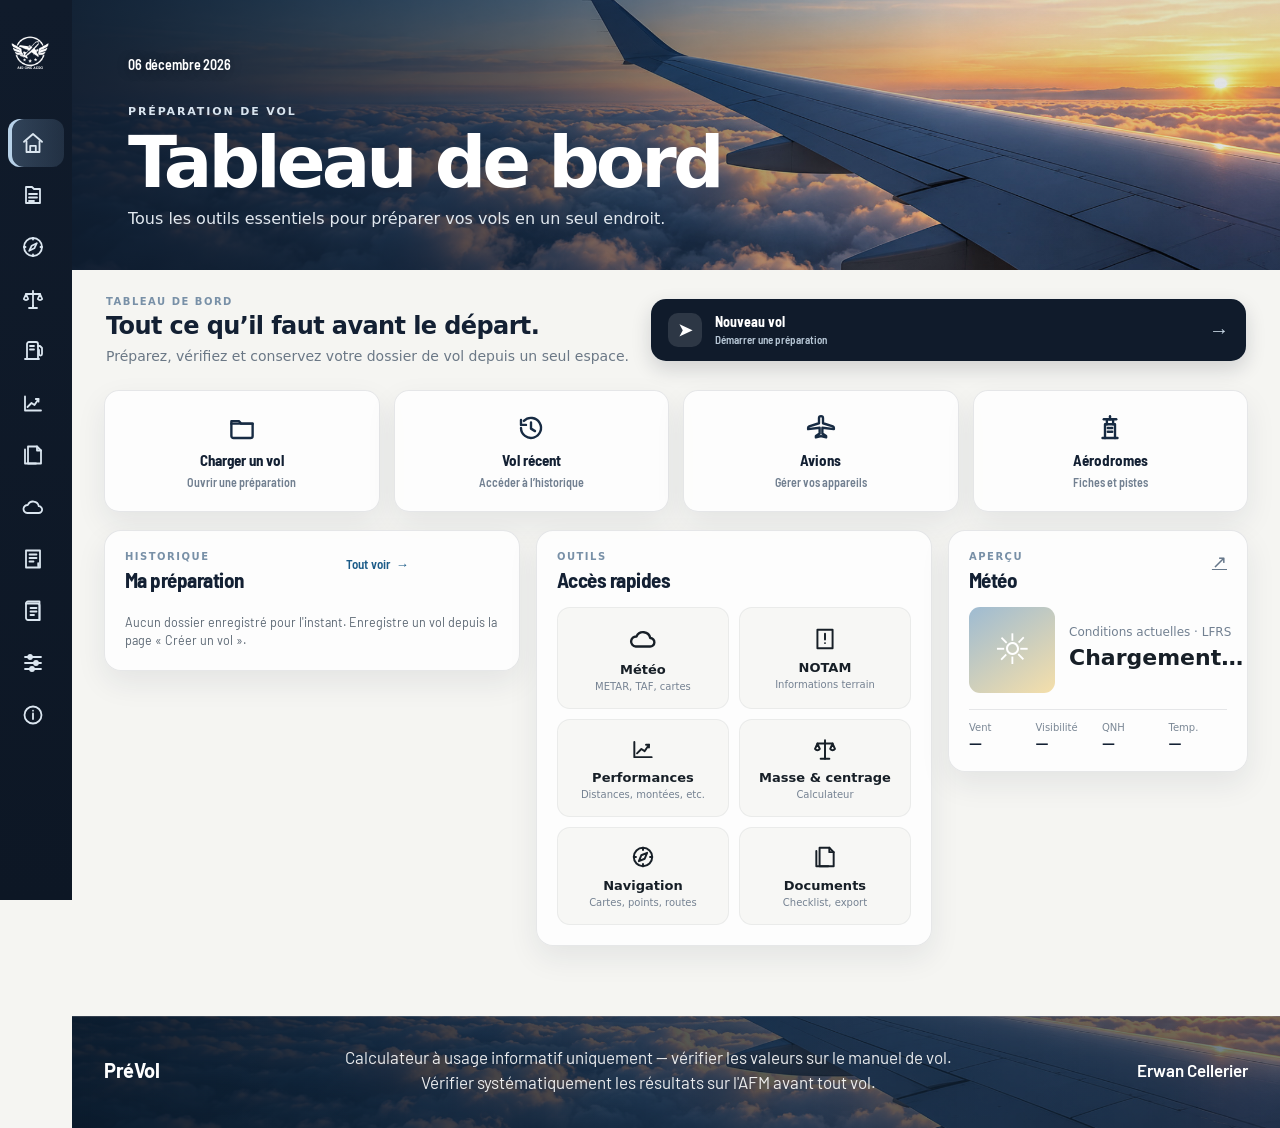
==== commit 67889ed3: "Add files via upload" ====
--- a/index.html
+++ b/index.html
@@ -76,7 +76,7 @@
   <div class="side-brand-copy"><div class="side-name">PréVol</div><div class="side-sub">Préparation de vol</div></div>
 </div>
 <div class="side-rule"></div>
-<nav class="side-nav"><a class="tab nav-page-link active" href="index.html"><span class="nav-ico"><svg viewBox="0 0 24 24" aria-hidden="true"><path d="M3 10.8 12 3l9 7.8"/><path d="M5.5 10.2V21h13V10.2"/><path d="M9.2 21v-6.2h5.6V21"/></svg></span><span>Tableau de bord</span></a><a class="tab nav-page-link" href="dossier.html"><span class="nav-ico"><svg viewBox="0 0 24 24" aria-hidden="true"><path d="M5 4h6l2 2h6v14H5z"/><path d="M8 11h8M8 14.5h8M8 18h5"/></svg></span><span>Dossier</span></a><a class="tab nav-page-link" href="navigation.html"><span class="nav-ico"><svg viewBox="0 0 24 24" aria-hidden="true"><circle cx="12" cy="12" r="9"/><path d="m15.8 8.2-2.5 5.1-5.1 2.5 2.5-5.1z"/><path d="M12 3v1.5M21 12h-1.5M12 21v-1.5M3 12h1.5"/></svg></span><span>Navigation</span></a><a class="tab nav-page-link" href="masse-centrage.html"><span class="nav-ico"><svg viewBox="0 0 24 24" aria-hidden="true"><path d="M12 4v15"/><path d="M5 7h14"/><path d="M5 7 2.8 12a2.8 2.8 0 0 0 4.4 0z"/><path d="M19 7 16.8 12a2.8 2.8 0 0 0 4.4 0z"/><path d="M8 21h8"/><path d="M12 19v2"/></svg></span><span>Masse &amp; centrage</span></a><a class="tab nav-page-link" href="carburant.html"><span class="nav-ico"><svg viewBox="0 0 24 24" aria-hidden="true"><path d="M6 20V5a2 2 0 0 1 2-2h7a2 2 0 0 1 2 2v15"/><path d="M4 20h14"/><path d="M9 7h4M9 10.5h4"/><path d="M17 7h2l2 2v6a1.5 1.5 0 0 1-3 0v-4"/></svg></span><span>Carburant</span></a><a class="tab nav-page-link" href="performances.html"><span class="nav-ico"><svg viewBox="0 0 24 24" aria-hidden="true"><path d="M4 19.5V5.5M4 19.5h16"/><path d="m6.5 16 4-4 3 2 4-6"/><path d="M14.8 8H17.5v2.7"/></svg></span><span>Performances</span></a><a class="tab nav-page-link" href="documents.html"><span class="nav-ico"><svg viewBox="0 0 24 24" aria-hidden="true"><path d="M7 3.5h9l4 4V20.5H7z"/><path d="M16 3.5v4h4"/><path d="M4 6.5v14h11"/></svg></span><span>Documents</span></a><a class="tab nav-page-link" href="meteo.html"><span class="nav-ico"><svg viewBox="0 0 24 24" aria-hidden="true"><path d="M6.2 18h11.4a3.4 3.4 0 0 0 .2-6.8A5.8 5.8 0 0 0 6.8 10a4 4 0 0 0-.6 8Z"/></svg></span><span>Météo</span></a><a class="tab nav-page-link" href="notam.html"><span class="nav-ico"><svg viewBox="0 0 24 24" aria-hidden="true"><path d="M5 3.5h14v17H5z"/><path d="M8.5 7.5h7M8.5 11h7M8.5 14.5h4"/><path d="M17.2 16.2v2.3M17.2 20h.01"/></svg></span><span>NOTAM</span></a><a class="tab nav-page-link" href="carnet-de-vol.html"><span class="nav-ico"><svg viewBox="0 0 24 24" aria-hidden="true"><path d="M5 4.5h11.5a2 2 0 0 1 2 2V21H7a2 2 0 0 1-2-2z"/><path d="M5 4.5a2 2 0 0 1 2-2h11.5V21"/><path d="M9.5 9h6M9.5 12.5h6M9.5 16h3.5"/></svg></span><span>Carnet de vol</span></a><a class="tab nav-page-link" href="parametres.html"><span class="nav-ico"><svg viewBox="0 0 24 24" aria-hidden="true"><path d="M4 6h16M4 12h16M4 18h16"/><circle cx="9" cy="6" r="2"/><circle cx="15" cy="12" r="2"/><circle cx="11" cy="18" r="2"/></svg></span><span>Paramètres</span></a><a class="tab nav-page-link" href="a-propos.html"><span class="nav-ico"><svg viewBox="0 0 24 24" aria-hidden="true"><circle cx="12" cy="12" r="8.5"/><path d="M12 10.5v5.5M12 7.7h.01"/></svg></span><span>À propos</span></a></nav>
+<nav class="side-nav"><a class="tab nav-page-link active" href="index.html"><span class="nav-ico"><svg viewBox="0 0 24 24" aria-hidden="true"><path d="M3 10.8 12 3l9 7.8"/><path d="M5.5 10.2V21h13V10.2"/><path d="M9.2 21v-6.2h5.6V21"/></svg></span><span>Tableau de bord</span></a><a class="tab nav-page-link" href="dossier.html"><span class="nav-ico"><svg viewBox="0 0 24 24" aria-hidden="true"><path d="M5 4h6l2 2h6v14H5z"/><path d="M8 11h8M8 14.5h8M8 18h5"/></svg></span><span>Dossier</span></a><a class="tab nav-page-link" href="navigation.html"><span class="nav-ico"><svg viewBox="0 0 24 24" aria-hidden="true"><circle cx="12" cy="12" r="9"/><path d="m15.8 8.2-2.5 5.1-5.1 2.5 2.5-5.1z"/><path d="M12 3v1.5M21 12h-1.5M12 21v-1.5M3 12h1.5"/></svg></span><span>Vol</span></a><a class="tab nav-page-link" href="masse-centrage.html"><span class="nav-ico"><svg viewBox="0 0 24 24" aria-hidden="true"><path d="M12 4v15"/><path d="M5 7h14"/><path d="M5 7 2.8 12a2.8 2.8 0 0 0 4.4 0z"/><path d="M19 7 16.8 12a2.8 2.8 0 0 0 4.4 0z"/><path d="M8 21h8"/><path d="M12 19v2"/></svg></span><span>Masse &amp; centrage</span></a><a class="tab nav-page-link" href="carburant.html"><span class="nav-ico"><svg viewBox="0 0 24 24" aria-hidden="true"><path d="M6 20V5a2 2 0 0 1 2-2h7a2 2 0 0 1 2 2v15"/><path d="M4 20h14"/><path d="M9 7h4M9 10.5h4"/><path d="M17 7h2l2 2v6a1.5 1.5 0 0 1-3 0v-4"/></svg></span><span>Carburant</span></a><a class="tab nav-page-link" href="performances.html"><span class="nav-ico"><svg viewBox="0 0 24 24" aria-hidden="true"><path d="M4 19.5V5.5M4 19.5h16"/><path d="m6.5 16 4-4 3 2 4-6"/><path d="M14.8 8H17.5v2.7"/></svg></span><span>Performances</span></a><a class="tab nav-page-link" href="documents.html"><span class="nav-ico"><svg viewBox="0 0 24 24" aria-hidden="true"><path d="M7 3.5h9l4 4V20.5H7z"/><path d="M16 3.5v4h4"/><path d="M4 6.5v14h11"/></svg></span><span>Documents</span></a><a class="tab nav-page-link" href="meteo.html"><span class="nav-ico"><svg viewBox="0 0 24 24" aria-hidden="true"><path d="M6.2 18h11.4a3.4 3.4 0 0 0 .2-6.8A5.8 5.8 0 0 0 6.8 10a4 4 0 0 0-.6 8Z"/></svg></span><span>Météo</span></a><a class="tab nav-page-link" href="notam.html"><span class="nav-ico"><svg viewBox="0 0 24 24" aria-hidden="true"><path d="M5 3.5h14v17H5z"/><path d="M8.5 7.5h7M8.5 11h7M8.5 14.5h4"/><path d="M17.2 16.2v2.3M17.2 20h.01"/></svg></span><span>NOTAM</span></a><a class="tab nav-page-link" href="carnet-de-vol.html"><span class="nav-ico"><svg viewBox="0 0 24 24" aria-hidden="true"><path d="M5 4.5h11.5a2 2 0 0 1 2 2V21H7a2 2 0 0 1-2-2z"/><path d="M5 4.5a2 2 0 0 1 2-2h11.5V21"/><path d="M9.5 9h6M9.5 12.5h6M9.5 16h3.5"/></svg></span><span>Carnet de vol</span></a><a class="tab nav-page-link" href="parametres.html"><span class="nav-ico"><svg viewBox="0 0 24 24" aria-hidden="true"><path d="M4 6h16M4 12h16M4 18h16"/><circle cx="9" cy="6" r="2"/><circle cx="15" cy="12" r="2"/><circle cx="11" cy="18" r="2"/></svg></span><span>Paramètres</span></a><a class="tab nav-page-link" href="a-propos.html"><span class="nav-ico"><svg viewBox="0 0 24 24" aria-hidden="true"><circle cx="12" cy="12" r="8.5"/><path d="M12 10.5v5.5M12 7.7h.01"/></svg></span><span>À propos</span></a></nav>
 <div class="side-spacer"></div>
 <div class="side-footer"><span class="net-status"><span class="dot" id="netDot"></span><span id="netStatusLabel">—</span></span></div>
 </aside>
--- a/app.css
+++ b/app.css
@@ -1101,3 +1101,162 @@
     display:none !important;
   }
 }
+
+/* Air One Aero — logo blanc sur la sidebar bleue */
+.side-brand-logo{
+  filter:none !important;
+}
+
+
+/* =========================================================
+   CARNET DE VOL — actions et commentaire
+   ========================================================= */
+
+/* Les boutons Actions sont de vraies cases carrées :
+   l'icône est centrée horizontalement et verticalement. */
+.carnet-page .actions-cell {
+    display: flex !important;
+    align-items: center !important;
+    justify-content: flex-end !important;
+    gap: 8px !important;
+    min-height: 38px;
+}
+
+.carnet-page .actions-cell .icon-btn {
+    width: 40px !important;
+    height: 36px !important;
+    min-width: 40px !important;
+    min-height: 36px !important;
+    margin: 0 !important;
+    padding: 0 !important;
+    display: inline-flex !important;
+    align-items: center !important;
+    justify-content: center !important;
+    align-content: center !important;
+    line-height: 1 !important;
+    font-size: 17px !important;
+    text-align: center !important;
+    vertical-align: middle !important;
+    box-sizing: border-box !important;
+}
+
+.carnet-page .actions-cell .icon-btn::before,
+.carnet-page .actions-cell .icon-btn::after {
+    line-height: 1 !important;
+}
+
+/* Colonne Commentaire */
+.carnet-page .comment-cell {
+    min-width: 180px;
+    max-width: 300px;
+    white-space: normal !important;
+    overflow: hidden;
+    text-overflow: ellipsis;
+    line-height: 1.35;
+}
+
+
+/* =========================================================
+   MASSE & CENTRAGE — DIAGRAMME EN TEMPS RÉEL
+   ========================================================= */
+.live-mb-card{
+  margin-top:16px;
+  padding:18px;
+  border:1px solid var(--line);
+  border-radius:16px;
+  background:var(--panel);
+  overflow:hidden;
+}
+.live-mb-head{
+  display:flex;
+  align-items:center;
+  justify-content:space-between;
+  gap:12px;
+  margin-bottom:12px;
+}
+.live-mb-head h3{
+  margin:3px 0 0;
+  font-size:17px;
+}
+.live-mb-status{
+  display:inline-flex;
+  align-items:center;
+  min-height:30px;
+  padding:6px 10px;
+  border-radius:999px;
+  background:var(--panel2);
+  border:1px solid var(--line);
+  color:var(--muted);
+  font-size:11px;
+  font-weight:700;
+}
+.live-mb-status.ok{
+  color:#17613b;
+  background:#eef9f2;
+  border-color:#bfe7cd;
+}
+.live-mb-status.bad{
+  color:#9b2e2e;
+  background:#fff1f1;
+  border-color:#efc5c5;
+}
+.live-mb-layout{
+  display:grid;
+  grid-template-columns:minmax(0,1fr) 230px;
+  gap:18px;
+  align-items:center;
+}
+.live-mb-chart{
+  min-width:0;
+  overflow:auto;
+  border:1px solid var(--line);
+  border-radius:12px;
+  background:#fff;
+  padding:6px;
+}
+.live-mb-chart svg{
+  display:block;
+  max-width:100%;
+  height:auto;
+  margin:0 auto;
+}
+.live-mb-placeholder{
+  min-height:390px;
+  display:flex;
+  align-items:center;
+  justify-content:center;
+  padding:30px;
+  color:var(--muted);
+  text-align:center;
+}
+.live-mb-readout{
+  display:grid;
+  grid-template-columns:1fr 1fr;
+  gap:9px;
+}
+.live-mb-value{
+  padding:11px;
+  border:1px solid var(--line);
+  border-radius:11px;
+  background:var(--panel2);
+}
+.live-mb-value span{
+  display:block;
+  color:var(--muted);
+  font:600 9px var(--code);
+  letter-spacing:.06em;
+  text-transform:uppercase;
+}
+.live-mb-value strong{
+  display:block;
+  margin-top:5px;
+  font-size:16px;
+}
+.live-mb-readout .smallhint{
+  grid-column:1/-1;
+  margin-top:2px;
+}
+@media (max-width:900px){
+  .live-mb-layout{grid-template-columns:1fr}
+  .live-mb-chart{overflow-x:auto}
+}
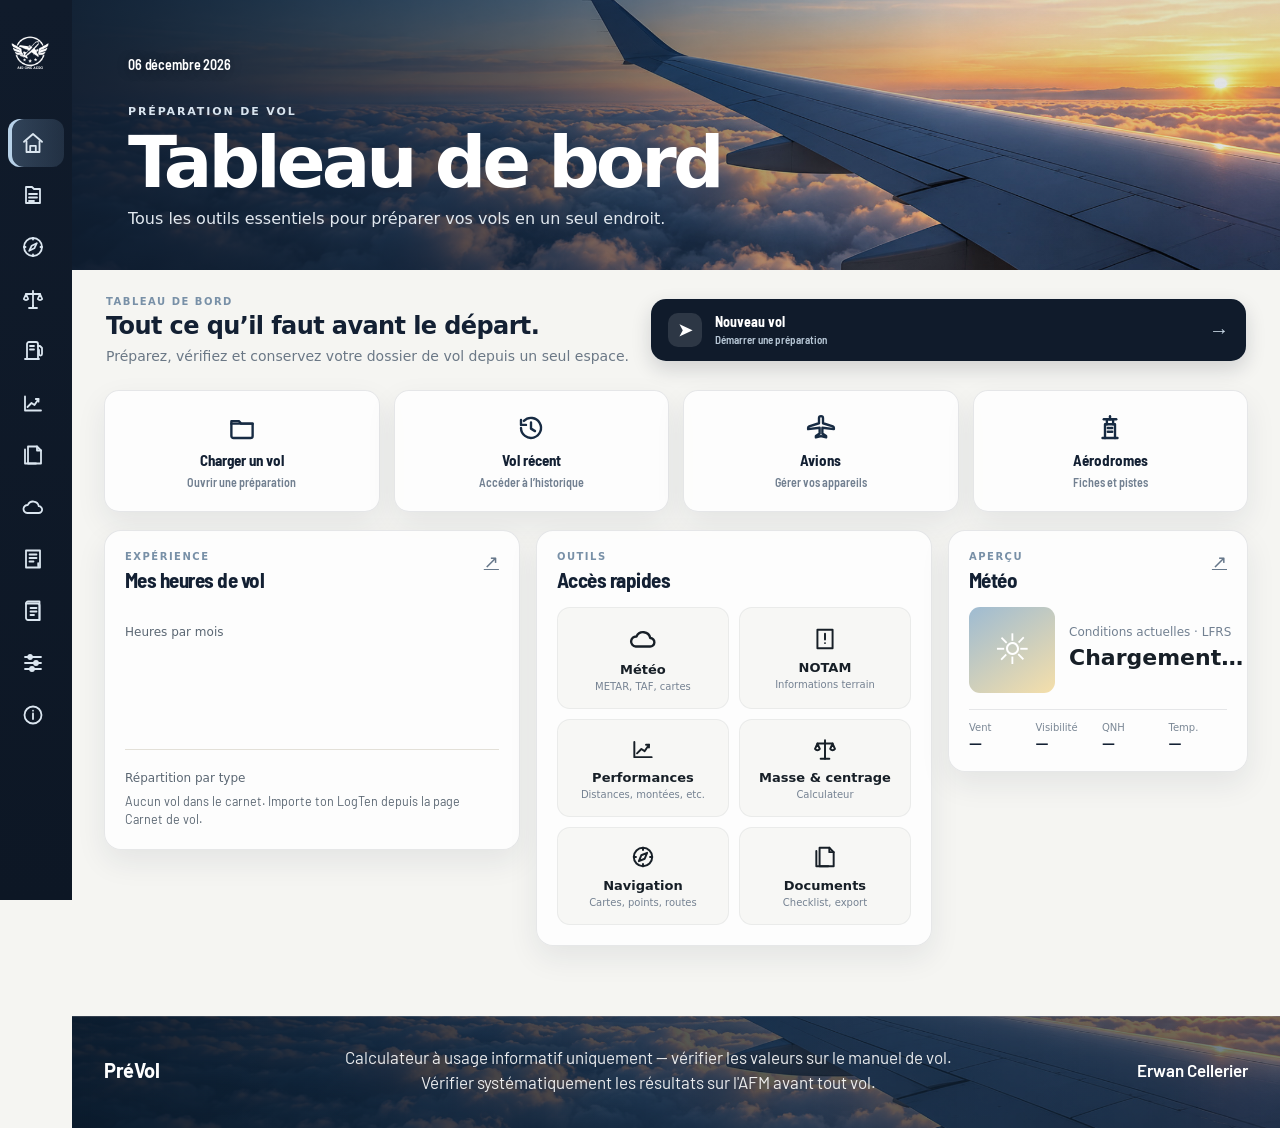
==== commit 4e7961e7: "Add files via upload" ====
--- a/index.html
+++ b/index.html
@@ -109,10 +109,22 @@
 <button class="quick-card" id="homeAirport" data-page="pageAirport" type="button"><span class="quick-icon"><svg viewBox="0 0 24 24" aria-hidden="true"><path d="M8 20V9h8v11"/><path d="M6 20h12"/><path d="M9.5 9V5h5v4"/><path d="M7 5h10"/><path d="M10.2 12h1.2M12.6 12h1.2M10.2 15h1.2M12.6 15h1.2"/><path d="M12 5V2.5"/></svg></span><b>Aérodromes</b><small>Fiches et pistes</small></button>
 </section>
 <section class="dashboard-grid">
-<div class="card dashboard-card recent-card" id="recentDossiers">
-<div class="dash-head"><div><span class="eyebrow">HISTORIQUE</span><h2>Ma préparation</h2></div><button class="text-link" onclick="window.location.href='dossiers.html'" type="button">Tout voir  →</button></div>
-<div class="rwyMsg" id="dossierMsg"></div>
-<div id="dossierList"></div>
+<div class="card dashboard-card chart-card" id="hoursCard">
+<div class="dash-head">
+<div><span class="eyebrow">EXPÉRIENCE</span><h2>Mes heures de vol</h2></div>
+<a class="icon-link" href="carnet-de-vol.html">↗</a>
+</div>
+<div class="chart-figures" id="hoursFigures"></div>
+<div class="chart-block">
+<div class="chart-legend"><span>Heures par mois</span><span id="hoursScale"></span></div>
+<div class="chart-bars" id="hoursBars"></div>
+<div class="chart-axis" id="hoursAxis"></div>
+</div>
+<div class="chart-block">
+<div class="chart-legend"><span>Répartition par type</span></div>
+<div class="chart-split" id="hoursByType"></div>
+</div>
+<div class="smallhint" id="hoursEmpty" style="display:none">Aucun vol dans le carnet. Importe ton LogTen depuis la page Carnet de vol.</div>
 </div>
 <div class="card dashboard-card quick-tools-card">
 <div class="dash-head"><div><span class="eyebrow">OUTILS</span><h2>Accès rapides</h2></div></div>
@@ -126,7 +138,8 @@
 </div>
 </div>
 <div class="dashboard-side">
-<div class="card weather-preview"><div class="dash-head"><div><span class="eyebrow">APERÇU</span><h2>Météo</h2></div><a class="icon-link" href="meteo.html">↗</a></div><div class="weather-placeholder"><div class="weather-sun" id="homeWxIcon">☼</div><div><span>Conditions actuelles · LFRS</span><strong id="homeWxState">Chargement…</strong><small id="homeWxObserved" style="display:block;margin-top:6px;color:#8a96a4;font-size:10px;"></small></div></div><div class="weather-stats"><span>Vent<strong id="homeWxWind">—</strong></span><span>Visibilité<strong id="homeWxVis">—</strong></span><span>QNH<strong id="homeWxQnh">—</strong></span><span>Temp.<strong id="homeWxTemp">—</strong></span></div></div>
+<div class="card weather-preview"><div class="dash-head"><div><span class="eyebrow">APERÇU</span><h2>Météo</h2></div><a class="icon-link" href="meteo.html">↗</a></div><div class="weather-placeholder"><div class="weather-sun" id="homeWxIcon">☼</div><div><span>Conditions actuelles · LFRS</span><strong id="homeWxState">Chargement…</strong><small id="homeWxObserved" style="display:block;margin-top:6px;color:#8a96a4;font-size:10px;"></small></div></div><div class="weather-stats"><span>Vent<strong id="homeWxWind">—</strong></span><span>Visibilité<strong id="homeWxVis">—</strong></span><span>QNH<strong id="homeWxQnh">—</strong></span><span>Temp.<strong id="homeWxTemp">—</strong></span></div>
+<div class="weather-taf" id="homeWxTaf" style="display:none"></div></div>
 </div>
 </section>
 <section class="card storage-card">
@@ -361,6 +374,15 @@
 <!-- 7. DOCUMENTS & PILOTE -->
 <section class="card view-docs" id="sectionDocs">
 <div class="section-title-row"><h2><span class="idx">06</span> Documents &amp; Pilote</h2><a class="section-open-link" href="documents.html">Ouvrir Documents ↗</a></div>
+<div class="subhead">Documents pilote</div>
+<div class="smallhint">Joint au dossier les pièces de ta bibliothèque : licence, médical, SEP… Elles se gèrent depuis la page « Dossiers enregistrés ».</div>
+<div class="btnrow" style="display:flex;gap:10px;flex-wrap:wrap;margin-top:8px;">
+<button class="btnMini primary" id="pilotDocAdd" type="button" style="flex:1 1 60%;">Ajouter les documents pilote</button>
+<button class="btnMini danger" id="pilotDocClear" style="display:none;flex:1 1 30%;" type="button">Retirer</button>
+</div>
+<div class="rwyMsg" id="pilotDocMsg"></div>
+<div id="pilotDocPreview"></div>
+
 <div class="subhead">Documents avion</div>
 <div class="checklist">
 <label class="chk"><input id="docAFM" type="checkbox"/><span>Manuel de vol (AFM)</span></label>
--- a/app.css
+++ b/app.css
@@ -432,34 +432,7 @@
   #printReport .freebox{border:1px solid #000;min-height:150px;padding:6px 8px;margin-bottom:8px;
     white-space:pre-wrap;background:#fff;}
 
-  @media print{
-    html,body{background:#fff !important;background-image:none !important;}
-    /* La bande de barre d'état est un artifice d'écran : jamais imprimée */
-    body::before{display:none !important;}
-    /* Le dossier à imprimer est imbriqué : .wrap > #pageFlight > #printReportWrap.
-       Il faut donc dégager les frères à CHAQUE niveau. Masquer seulement les
-       enfants directs de .wrap emporterait #pageFlight avec eux, et un
-       display:block sur un descendant ne ressuscite pas un ancêtre masqué :
-       la page sortait entièrement blanche.
-       Forcer #pageFlight visible permet aussi d'imprimer depuis n'importe
-       quel onglet (partage Safari → Imprimer alors qu'on est sur l'Accueil). */
-    .wrap > *{display:none !important;}
-    #pageFlight{display:block !important;}
-    #pageFlight > *:not(#printReportWrap){display:none !important;}
-    .wrap{max-width:none !important;padding:0 !important;margin:0 !important;background:#fff !important;}
-    #printReportWrap{display:block !important;background:#fff !important;}
-    #printReportWrap .hint, #printReportWrap .btnrow{display:none !important;}
-    #printReport{position:static !important;max-width:none !important;width:auto !important;margin:0 !important;
-      transform:none !important;}
-    #printScaler{overflow:visible !important;height:auto !important;}
-    #printReport .page{box-shadow:none !important;border:none !important;border-radius:0 !important;margin-bottom:0 !important;
-      padding:0 !important;width:auto !important;min-height:0 !important;overflow:visible !important;
-      page-break-after:always !important;break-after:page !important;}
-    #printReport .page:last-child{page-break-after:auto !important;break-after:auto !important;}
-    #printReport th,#printReport td,#printReport .fplTitle.boxed,#printReport .noteBox,#printReport .summaryTable td{
-      -webkit-print-color-adjust:exact !important;print-color-adjust:exact !important;}
-    @page{margin:12mm;background:#fff;}
-  }
+  
 
 /* ================= PREMIUM DASHBOARD ================= */
 :root{--premium-navy:#101b2b;--premium-navy-2:#17253a;--premium-blue:#8fb0cf;--premium-ink:#132033;--premium-paper:#f5f5f2;--premium-border:rgba(20,35,52,.10);--premium-shadow:0 12px 30px rgba(23,37,58,.08)}
@@ -492,7 +465,8 @@
 @media(max-width:1050px){.app-shell{grid-template-columns:78px minmax(0,1fr)}.side-brand,.side-rule,.side-nav .tab span:not(.nav-ico),.side-footer{display:none}.sidebar{padding:24px 8px}.side-nav .tab{justify-content:center;padding:13px 8px;border-radius:12px}.nav-ico{font-size:22px}.dashboard-grid{grid-template-columns:1fr 1fr}.dashboard-side{grid-column:1/-1;display:grid;grid-template-columns:1fr 1fr}.hero-quote{display:none}}
 @media(max-width:760px){.app-shell{display:block}.sidebar{position:sticky;top:0;height:auto;padding:8px 10px;background:#101b2b;display:block}.side-brand,.side-rule,.side-spacer,.side-bottom,.side-footer{display:none}.side-nav{display:flex;flex-direction:row;overflow:auto;gap:4px}.side-nav .tab{flex:0 0 auto;justify-content:center;border-radius:10px;padding:9px 12px}.side-nav .tab span:not(.nav-ico){display:none}.nav-ico{font-size:19px}.main-content{min-height:calc(100vh - 58px)}header.top{height:255px;padding:30px 24px!important;align-items:flex-end!important;background-position:65% center}.hero-copy h1{font-size:55px}.hero-sub{font-size:22px}.hero-copy p{font-size:13px;max-width:38ch}.hero-date{font-size:14px;margin-bottom:24px}.page-panel{padding:16px 14px 50px}.dashboard-hero-note{display:block}.dashboard-primary{width:100%;margin-top:14px}.quick-actions{grid-template-columns:1fr 1fr}.dashboard-grid{grid-template-columns:1fr}.dashboard-side{display:flex}.storage-layout{grid-template-columns:1fr}}
 @media(max-width:440px){header.top{height:245px}.hero-quote{display:none}.hero-copy h1{font-size:48px}.hero-sub{font-size:20px}.hero-copy p{font-size:12px}.quick-card{min-height:105px;padding:13px}.dashboard-hero-note h2{font-size:21px}.weather-stats{grid-template-columns:repeat(2,1fr);row-gap:12px}}
-@media print{.sidebar{display:none!important}.app-shell{display:block!important}.main-content{width:100%!important}.tabs{display:none!important}.page-panel{max-width:none!important;padding:0!important}header.top{display:none!important}}
+/* bloc print hérité supprimé : il réaffichait .app-shell que les règles
+   d'impression venaient de masquer, et faisait imprimer toute l'application */
 
 .rwyCard{border:0!important;border-top:1px solid var(--premium-border)!important;border-radius:0!important;background:transparent!important;padding:12px 2px!important;margin:0!important;box-shadow:none!important}.rwyCard:first-child{border-top:0!important}.rwyCard .smallhint{font-size:11px!important;margin-top:4px}.rwyCard .btnrow{opacity:.0;max-height:0;overflow:hidden;transition:.18s}.rwyCard:hover .btnrow,.rwyCard:focus-within .btnrow{opacity:1;max-height:80px}.rwyCard .btnMini{font-size:10px!important;padding:6px 8px!important}.dashboard-card .rwyCard>div:first-child{font-size:13px!important;color:var(--premium-ink)}footer{max-width:1280px;margin:0 auto;padding:20px 32px 30px;text-align:center;color:#8a96a2;font-size:10px;line-height:1.6}
 
@@ -1260,3 +1234,100 @@
   .live-mb-layout{grid-template-columns:1fr}
   .live-mb-chart{overflow-x:auto}
 }
+
+
+/* Les règles d'impression closent le fichier : elles doivent l'emporter
+   sur toutes les couches de correctifs ajoutées au fil du temps. */
+@media print{
+    html,body{background:#fff !important;background-image:none !important;}
+    /* La bande de barre d'état est un artifice d'écran : jamais imprimée */
+    body::before{display:none !important;}
+    /* Structure actuelle : body > .wrap > .app-shell > (aside + main) >
+       (header + panneaux) > #printReportWrap. Masquer « .wrap > * » revenait
+       à masquer .app-shell, donc le dossier avec. On dégage donc les frères
+       à chaque niveau, en laissant passer la seule chaîne utile. */
+    .sidebar, header.top, .tabs, footer, .premium-footer,
+    #pageHome, #pageAircraft, #pageAirport,
+    .runbar, #results, #lastMinuteCard, #loadFixCard{display:none !important;}
+    .wrap, .app-shell, .main-content, .app-shell > main{
+      display:block !important; margin:0 !important; padding:0 !important;
+      max-width:none !important; width:auto !important; min-height:0 !important;
+      background:#fff !important; box-shadow:none !important;}
+    #pageFlight{display:block !important; max-width:none !important; padding:0 !important;}
+    #pageFlight > *:not(#printReportWrap){display:none !important;}
+    #printReportWrap{display:block !important;background:#fff !important;}
+    #printReportWrap .hint, #printReportWrap .btnrow{display:none !important;}
+    #printReport{position:static !important;max-width:none !important;width:auto !important;margin:0 !important;
+      transform:none !important;}
+    #printScaler{overflow:visible !important;height:auto !important;}
+    #printReport .page{box-shadow:none !important;border:none !important;border-radius:0 !important;margin-bottom:0 !important;
+      padding:12mm !important;box-sizing:border-box !important;width:auto !important;min-height:0 !important;overflow:visible !important;
+      page-break-after:always !important;break-after:page !important;}
+    #printReport .page:last-child{page-break-after:auto !important;break-after:auto !important;}
+    #printReport th,#printReport td,#printReport .fplTitle.boxed,#printReport .noteBox,#printReport .summaryTable td{
+      -webkit-print-color-adjust:exact !important;print-color-adjust:exact !important;}
+    /* Marge nulle ici : avec des marges de page non nulles, Chrome et Firefox
+   impriment leur propre en-tête (titre du document) et leur pied de page
+   (URL, date, pagination). En la mettant à zéro et en reportant la marge
+   sur le contenu, ces mentions disparaissent dans la plupart des cas. */
+    @page{size:A4;margin:0;}
+  }
+
+/* ---- Carnet : ligne de séance simulateur ----
+   Elle fusionne les colonnes qui ne la concernent pas. Un fond légèrement
+   teinté la distingue au premier coup d'œil d'un vol sur aéronef. */
+.carnet-page .sim-row{background:color-mix(in srgb, var(--accent) 6%, transparent);}
+.carnet-page .sim-row .sim-label{font-weight:600;}
+.carnet-page .sim-row .badge{margin-right:8px;}
+@supports not (background: color-mix(in srgb, red 6%, transparent)){
+  .carnet-page .sim-row{background:rgba(31,78,121,.06);}
+}
+
+/* ============================================================
+   TABLEAU DE BORD — graphiques d'expérience
+   Dessinés en HTML/CSS, sans bibliothèque : le rendu suit donc
+   le thème clair ou sombre sans traitement particulier, et rien
+   n'est à charger au démarrage.
+   ============================================================ */
+.chart-card .chart-figures{display:grid;grid-template-columns:repeat(2,minmax(0,1fr));
+  gap:10px;margin:4px 0 18px;}
+.chart-card .fig{border:1px solid var(--line);border-radius:3px;padding:10px 12px;background:var(--panel);}
+.chart-card .fig-k{display:block;font-size:11.5px;color:var(--muted);letter-spacing:.02em;}
+.chart-card .fig b{display:block;font-family:var(--disp);font-size:23px;font-weight:700;
+  line-height:1.1;margin-top:2px;font-variant-numeric:tabular-nums;}
+.chart-card .fig small{display:block;font-size:11px;color:var(--muted);margin-top:1px;}
+
+.chart-card .chart-block{margin-top:16px;}
+.chart-card .chart-legend{display:flex;justify-content:space-between;align-items:baseline;
+  font-size:12px;color:var(--muted);margin-bottom:7px;}
+
+/* Histogramme : douze colonnes de hauteur proportionnelle */
+.chart-card .chart-bars{display:grid;grid-template-columns:repeat(12,minmax(0,1fr));
+  gap:5px;align-items:end;height:104px;border-bottom:1px solid var(--line);}
+.chart-card .bar-slot{height:100%;display:flex;align-items:flex-end;}
+.chart-card .bar{width:100%;background:var(--accent);border-radius:2px 2px 0 0;
+  min-height:0;transition:height .25s ease;}
+.chart-card .chart-axis{display:grid;grid-template-columns:repeat(12,minmax(0,1fr));
+  gap:5px;margin-top:5px;font-size:10.5px;color:var(--muted);text-align:center;
+  text-transform:uppercase;}
+
+/* Répartition par type : libellé, barre, valeur */
+.chart-card .split-row{display:grid;grid-template-columns:minmax(0,84px) 1fr auto;
+  align-items:center;gap:10px;padding:5px 0;}
+.chart-card .split-name{font-size:12.5px;white-space:nowrap;overflow:hidden;text-overflow:ellipsis;}
+.chart-card .split-bar{display:block;height:9px;background:var(--readout-bg);
+  border-radius:2px;overflow:hidden;}
+.chart-card .split-bar i{display:block;height:100%;background:var(--accent);border-radius:2px;}
+.chart-card .split-val{font-family:var(--disp);font-size:13.5px;font-weight:600;
+  font-variant-numeric:tabular-nums;white-space:nowrap;}
+
+@media(max-width:600px){
+  .chart-card .chart-figures{grid-template-columns:minmax(0,1fr);}
+}
+
+/* ---- Prévision TAF sous l'aperçu météo ---- */
+.weather-taf{margin-top:12px;border-top:1px solid var(--line);padding-top:10px;}
+.weather-taf .taf-title{font-size:11.5px;color:var(--muted);margin-bottom:5px;}
+.weather-taf .taf-line{font-family:var(--code);font-size:11px;line-height:1.5;
+  word-break:break-word;}
+.weather-taf .taf-line:not(.first){padding-left:12px;color:var(--muted);}
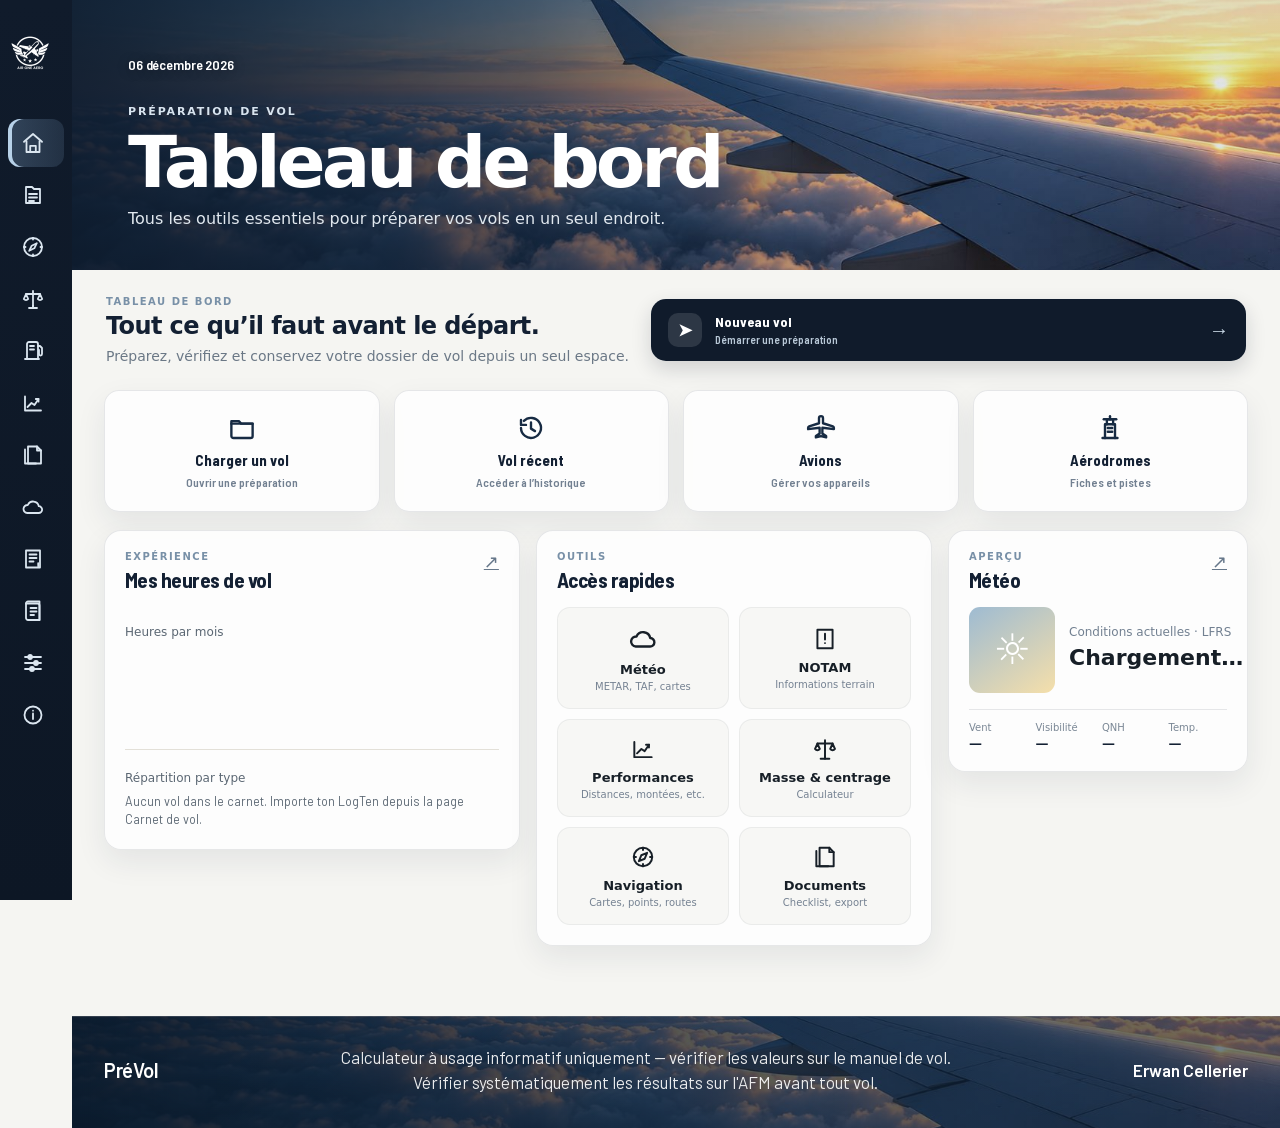
==== commit 1762535e: "PréVol v55 : corrections de calcul, hors ligne et allègement - Vent de face arrondi au kt inférieur " ====
--- a/index.html
+++ b/index.html
@@ -46,8 +46,7 @@
   }
 })();
 </script>
-<link href="https://fonts.googleapis.com" rel="preconnect"/>
-<link href="https://fonts.googleapis.com/css2?family=Barlow+Semi+Condensed:wght@400;500;600;700&amp;family=Barlow:wght@400;500;600&amp;display=swap" rel="stylesheet"/>
+<link rel="preload" href="font-barlow-400.woff2" as="font" type="font/woff2" crossorigin/>
 <link rel="stylesheet" href="app.css">
 <style id="dashboard-only-home">
 /* Tableau de bord : les cartes Avions/Aérodromes ouvrent leurs panneaux internes. */
@@ -191,6 +190,39 @@
 <div class="field"><label>Bras réservoir (m)</label><input id="armFuel" step="0.01" type="number"/></div>
 </div>
 </details>
+<div class="live-mb-card" id="liveMassBalanceCard">
+  <div class="live-mb-head">
+    <div>
+      <div class="eyebrow">CALCUL EN DIRECT</div>
+      <h3>Masse &amp; centrage</h3>
+    </div>
+    <span class="live-mb-status" id="liveMassBalanceStatus">En attente de données</span>
+  </div>
+  <div class="live-mb-layout">
+    <div class="live-mb-chart" id="liveMassBalanceChart"></div>
+    <div class="live-mb-readout">
+      <div class="live-mb-value">
+        <span>Masse décollage</span>
+        <strong id="liveMassTo">—</strong>
+      </div>
+      <div class="live-mb-value">
+        <span>Centrage décollage</span>
+        <strong id="liveCgTo">—</strong>
+      </div>
+      <div class="live-mb-value">
+        <span>Masse atterrissage</span>
+        <strong id="liveMassLd">—</strong>
+      </div>
+      <div class="live-mb-value">
+        <span>Centrage atterrissage</span>
+        <strong id="liveCgLd">—</strong>
+      </div>
+      <div class="smallhint" id="liveMassBalanceHint">
+        Le diagramme se met à jour automatiquement à chaque modification.
+      </div>
+    </div>
+  </div>
+</div>
 </section>
 <!-- 4. CARBURANT -->
 <section class="card view-fuel" id="sectionFuel">
@@ -217,6 +249,16 @@
 <div class="field"><label>Densité carburant (kg/L)</label><input id="fuelDensity" step="0.001" type="number"/></div>
 </div>
 </details>
+<div class="fuel-live" id="dossierFuelResult">
+<div class="subhead" style="margin-top:14px">Calcul carburant</div>
+<div class="fuel-live-grid">
+<div class="fuel-live-item"><span>Carburant pour le trajet</span><b id="dfTrip">—</b></div>
+<div class="fuel-live-item"><span>Minimum réglementaire</span><b id="dfMin">—</b></div>
+<div class="fuel-live-item"><span>Autonomie</span><b id="dfEndurance">—</b></div>
+<div class="fuel-live-item"><span>Marge</span><b id="dfMargin">—</b></div>
+</div>
+<div class="rwyMsg" id="dfStatus"></div>
+</div>
 </section>
 <!-- 4. ENVIRONNEMENT & PISTES -->
 <section class="card view-environment" id="sectionEnvironment">
@@ -361,6 +403,11 @@
 <div class="btnrow" style="display:flex;gap:10px;flex-wrap:wrap;margin-top:10px;">
 <button class="btnMini" id="rwyAddBtn" type="button">+ Ajouter / modifier une piste</button>
 </div>
+<div class="rwy-live" id="rwyDiagram">
+<div class="subhead" style="margin-top:14px">Schéma de piste</div>
+<div class="rwy-live-host" id="rwyDiagramHost"></div>
+<div class="smallhint" id="rwyDiagramHint"></div>
+</div>
 </section>
 <!-- 5. OPTIONNEL / CARTOUCHE -->
 <section class="card view-folder" id="sectionCartouche">
--- a/app.css
+++ b/app.css
@@ -1,3 +1,11 @@
+/* Polices auto-hébergées (v55) : disponibles hors ligne, plus d'appel à Google Fonts. */
+@font-face{font-family:'Barlow';font-style:normal;font-weight:400;font-display:swap;src:url(font-barlow-400.woff2) format('woff2');}
+@font-face{font-family:'Barlow';font-style:normal;font-weight:500;font-display:swap;src:url(font-barlow-500.woff2) format('woff2');}
+@font-face{font-family:'Barlow';font-style:normal;font-weight:600;font-display:swap;src:url(font-barlow-600.woff2) format('woff2');}
+@font-face{font-family:'Barlow Semi Condensed';font-style:normal;font-weight:400;font-display:swap;src:url(font-bsc-400.woff2) format('woff2');}
+@font-face{font-family:'Barlow Semi Condensed';font-style:normal;font-weight:500;font-display:swap;src:url(font-bsc-500.woff2) format('woff2');}
+@font-face{font-family:'Barlow Semi Condensed';font-style:normal;font-weight:600;font-display:swap;src:url(font-bsc-600.woff2) format('woff2');}
+@font-face{font-family:'Barlow Semi Condensed';font-style:normal;font-weight:700;font-display:swap;src:url(font-bsc-700.woff2) format('woff2');}
 /* ============================================================
    PréVol — feuille de style unique, partagée par toutes les pages.
    Extraite le 07/09/2026 des blocs <style> qui étaient recopiés
@@ -389,10 +397,10 @@
   #printReport td.val{background:#fff;}
   #printReport th.ctr,#printReport td.ctr{text-align:center;}
   #printReport td.yn{color:#2d5b96;font-weight:bold;text-align:center;width:38px;}
-  #printReport td.fill{height:13px;background:#fff;}
+  #printReport td.fill{height:3.6mm;background:#fff;}
   /* Minima : lignes réduites pour tenir sur une seule page météo */
   #printReport .minimaTable{font-size:7.5pt;}
-  #printReport .minimaTable td.fill{height:22px;}
+  #printReport .minimaTable td.fill{height:6mm;}
   #printReport .minimaTable td,#printReport .minimaTable th{padding:1px 4px;}
   #printReport .minimaTable td.lbl,#printReport .minimaTable td.val{vertical-align:middle;}
   /* Carburant : lignes +15% */
@@ -400,7 +408,7 @@
   /* Masse & centrage : un peu plus aéré */
   #printReport .massTable td,#printReport .massTable th{padding:4px 6px;}
   /* Grande zone de saisie (menaces) */
-  #printReport td.bigbox{height:430px;background:#fff;vertical-align:top;}
+  #printReport td.bigbox{height:114mm;background:#fff;vertical-align:top;}
   /* Résultat conforme mis en évidence */
   #printReport td.okcell{background:#d9f0e1;font-weight:bold;}
   /* Page performances : en-tête compact pour libérer de la place,
@@ -429,7 +437,7 @@
   #printReport .statusline{font-size:10pt;font-weight:bold;margin:7px 0;}
   #printReport .statusline.ok{color:#1a7d43;}
   #printReport .statusline.bad{color:#b02a20;}
-  #printReport .freebox{border:1px solid #000;min-height:150px;padding:6px 8px;margin-bottom:8px;
+  #printReport .freebox{border:1px solid #000;min-height:40mm;padding:6px 8px;margin-bottom:8px;
     white-space:pre-wrap;background:#fff;}
 
   
@@ -1238,6 +1246,99 @@
 
 /* Les règles d'impression closent le fichier : elles doivent l'emporter
    sur toutes les couches de correctifs ajoutées au fil du temps. */
+
+
+/* ---- Carnet : ligne de séance simulateur ----
+   Elle fusionne les colonnes qui ne la concernent pas. Un fond légèrement
+   teinté la distingue au premier coup d'œil d'un vol sur aéronef. */
+.carnet-page .sim-row{background:color-mix(in srgb, var(--accent) 6%, transparent);}
+.carnet-page .sim-row .sim-label{font-weight:600;}
+.carnet-page .sim-row .badge{margin-right:8px;}
+@supports not (background: color-mix(in srgb, red 6%, transparent)){
+  .carnet-page .sim-row{background:rgba(31,78,121,.06);}
+}
+
+/* ============================================================
+   TABLEAU DE BORD — graphiques d'expérience
+   Dessinés en HTML/CSS, sans bibliothèque : le rendu suit donc
+   le thème clair ou sombre sans traitement particulier, et rien
+   n'est à charger au démarrage.
+   ============================================================ */
+.chart-card .chart-figures{display:grid;grid-template-columns:repeat(2,minmax(0,1fr));
+  gap:10px;margin:4px 0 18px;}
+.chart-card .fig{border:1px solid var(--line);border-radius:3px;padding:10px 12px;background:var(--panel);}
+.chart-card .fig-k{display:block;font-size:11.5px;color:var(--muted);letter-spacing:.02em;}
+.chart-card .fig b{display:block;font-family:var(--disp);font-size:23px;font-weight:700;
+  line-height:1.1;margin-top:2px;font-variant-numeric:tabular-nums;}
+.chart-card .fig small{display:block;font-size:11px;color:var(--muted);margin-top:1px;}
+
+.chart-card .chart-block{margin-top:16px;}
+.chart-card .chart-legend{display:flex;justify-content:space-between;align-items:baseline;
+  font-size:12px;color:var(--muted);margin-bottom:7px;}
+
+/* Histogramme : douze colonnes de hauteur proportionnelle */
+.chart-card .chart-bars{display:grid;grid-template-columns:repeat(12,minmax(0,1fr));
+  gap:5px;align-items:end;height:104px;border-bottom:1px solid var(--line);}
+.chart-card .bar-slot{height:100%;display:flex;align-items:flex-end;}
+.chart-card .bar{width:100%;background:var(--accent);border-radius:2px 2px 0 0;
+  min-height:0;transition:height .25s ease;}
+.chart-card .chart-axis{display:grid;grid-template-columns:repeat(12,minmax(0,1fr));
+  gap:5px;margin-top:5px;font-size:10.5px;color:var(--muted);text-align:center;
+  text-transform:uppercase;}
+
+/* Répartition par type : libellé, barre, valeur */
+.chart-card .split-row{display:grid;grid-template-columns:minmax(0,84px) 1fr auto;
+  align-items:center;gap:10px;padding:5px 0;}
+.chart-card .split-name{font-size:12.5px;white-space:nowrap;overflow:hidden;text-overflow:ellipsis;}
+.chart-card .split-bar{display:block;height:9px;background:var(--readout-bg);
+  border-radius:2px;overflow:hidden;}
+.chart-card .split-bar i{display:block;height:100%;background:var(--accent);border-radius:2px;}
+.chart-card .split-val{font-family:var(--disp);font-size:13.5px;font-weight:600;
+  font-variant-numeric:tabular-nums;white-space:nowrap;}
+
+@media(max-width:600px){
+  .chart-card .chart-figures{grid-template-columns:minmax(0,1fr);}
+}
+
+/* ---- Prévision TAF sous l'aperçu météo ---- */
+.weather-taf{margin-top:12px;border-top:1px solid var(--line);padding-top:10px;}
+.weather-taf .taf-title{font-size:11.5px;color:var(--muted);margin-bottom:5px;}
+.weather-taf .taf-line{font-family:var(--code);font-size:11px;line-height:1.5;
+  word-break:break-word;}
+.weather-taf .taf-line:not(.first){padding-left:12px;color:var(--muted);}
+
+/* ---- Carnet : saisie rapide des temps ----
+   Le carnet compte quinze colonnes de durées, presque toujours égales au
+   temps de vol. Le bloc rapide les remplit ; le détail reste dépliable
+   pour les vols où une durée diffère. */
+.carnet-page .quick-times{border:1px solid var(--line);border-radius:4px;
+  padding:14px;background:var(--readout-bg);}
+.carnet-page .auto-tag{font-size:10.5px;color:var(--accent);font-weight:600;
+  margin-left:6px;text-transform:none;}
+.carnet-page .quick-checks{display:flex;gap:14px;flex-wrap:wrap;align-items:center;
+  min-height:38px;}
+.carnet-page .qc{display:flex;align-items:center;gap:6px;font-size:13px;
+  white-space:nowrap;cursor:pointer;margin:0;}
+.carnet-page .qc input{width:auto;margin:0;}
+.carnet-page .extra-toggle{display:flex;align-items:center;gap:12px;flex-wrap:wrap;
+  margin:18px 0 4px;padding-top:14px;border-top:1px solid var(--line);}
+.carnet-page .extra-toggle .small{color:var(--muted);}
+
+/* ---- Verdict carburant, sous la section 03 ----
+   Affiché pendant la saisie, sans attendre le calcul complet : c'est la
+   décision la plus structurante de la préparation. */
+.fuel-live-grid{display:grid;grid-template-columns:repeat(4,minmax(0,1fr));gap:10px;}
+.fuel-live-item{border:1px solid var(--line);border-radius:3px;padding:9px 11px;
+  background:var(--readout-bg);}
+.fuel-live-item span{display:block;font-size:11.5px;color:var(--muted);line-height:1.3;}
+.fuel-live-item b{display:block;font-family:var(--disp);font-size:20px;font-weight:700;
+  margin-top:3px;font-variant-numeric:tabular-nums;}
+@media(max-width:760px){ .fuel-live-grid{grid-template-columns:repeat(2,minmax(0,1fr));} }
+/* La page Carburant a déjà son propre bloc de résultat : pas de doublon */
+body[data-view="fuel"] #dossierFuelResult{display:none;}
+
+/* Les règles d'impression closent le fichier : elles doivent l'emporter
+   sur toutes les couches ajoutées au fil du temps. */
 @media print{
     html,body{background:#fff !important;background-image:none !important;}
     /* La bande de barre d'état est un artifice d'écran : jamais imprimée */
@@ -1261,7 +1362,7 @@
       transform:none !important;}
     #printScaler{overflow:visible !important;height:auto !important;}
     #printReport .page{box-shadow:none !important;border:none !important;border-radius:0 !important;margin-bottom:0 !important;
-      padding:12mm !important;box-sizing:border-box !important;width:auto !important;min-height:0 !important;overflow:visible !important;
+      padding:10mm !important;box-sizing:border-box !important;width:auto !important;min-height:0 !important;overflow:visible !important;
       page-break-after:always !important;break-after:page !important;}
     #printReport .page:last-child{page-break-after:auto !important;break-after:auto !important;}
     #printReport th,#printReport td,#printReport .fplTitle.boxed,#printReport .noteBox,#printReport .summaryTable td{
@@ -1271,63 +1372,228 @@
    (URL, date, pagination). En la mettant à zéro et en reportant la marge
    sur le contenu, ces mentions disparaissent dans la plupart des cas. */
     @page{size:A4;margin:0;}
-  }
-
-/* ---- Carnet : ligne de séance simulateur ----
-   Elle fusionne les colonnes qui ne la concernent pas. Un fond légèrement
-   teinté la distingue au premier coup d'œil d'un vol sur aéronef. */
-.carnet-page .sim-row{background:color-mix(in srgb, var(--accent) 6%, transparent);}
-.carnet-page .sim-row .sim-label{font-weight:600;}
-.carnet-page .sim-row .badge{margin-right:8px;}
-@supports not (background: color-mix(in srgb, red 6%, transparent)){
-  .carnet-page .sim-row{background:rgba(31,78,121,.06);}
-}
+  
+    /* Bordures des tableaux du dossier.
+       Elles étaient déclarées en 1px. À l'impression, un pixel vaut environ
+       0,26 mm : les traits VERTICAUX tombent alors sous le seuil de rendu de
+       certains moteurs PDF et disparaissent, tandis que les horizontaux
+       survivent en s'alignant sur une rangée de pixels. D'où des tableaux
+       sans montants ni cadre extérieur.
+       En millimètres, l'épaisseur ne dépend plus de la résolution. */
+    #printReport table{border:0.35mm solid #000 !important;
+      border-collapse:collapse !important;}
+    #printReport th, #printReport td{border:0.2mm solid #000 !important;}
+    #printReport .noteBox, #printReport .freebox,
+    #printReport .fplTitle.boxed{border:0.25mm solid #000 !important;}
+    /* Les aplats de titre doivent être imprimés, pas ignorés comme décor */
+    #printReport th, #printReport .fplTitle.boxed, #printReport .noteBox{
+      -webkit-print-color-adjust:exact !important; print-color-adjust:exact !important;}
+  }
+
+/* ---- Schéma de piste, section Environnement ----
+   Deux vues en plan, décollage puis atterrissage, dessinées en SVG :
+   elles suivent donc le thème sans traitement particulier. */
+.rwy-live-host svg{display:block;width:100%;height:auto;margin:6px 0 14px;
+  border:1px solid var(--line);border-radius:3px;background:var(--panel);}
 
 /* ============================================================
-   TABLEAU DE BORD — graphiques d'expérience
-   Dessinés en HTML/CSS, sans bibliothèque : le rendu suit donc
-   le thème clair ou sombre sans traitement particulier, et rien
-   n'est à charger au démarrage.
+   MENU SUR TÉLÉPHONE
+   ------------------------------------------------------------
+   La barre horizontale ne montrait que des icônes : les libellés
+   étaient masqués par display:none, et douze pictogrammes seuls
+   ne se distinguent pas. La barre débordait en plus sur la droite
+   sans que rien ne l'indique.
+
+   Chaque entrée devient une pastille icône + libellé empilés. Le
+   défilement horizontal reste, mais on sait désormais où l'on va,
+   et un dégradé sur le bord droit signale qu'il y a une suite.
    ============================================================ */
-.chart-card .chart-figures{display:grid;grid-template-columns:repeat(2,minmax(0,1fr));
-  gap:10px;margin:4px 0 18px;}
-.chart-card .fig{border:1px solid var(--line);border-radius:3px;padding:10px 12px;background:var(--panel);}
-.chart-card .fig-k{display:block;font-size:11.5px;color:var(--muted);letter-spacing:.02em;}
-.chart-card .fig b{display:block;font-family:var(--disp);font-size:23px;font-weight:700;
-  line-height:1.1;margin-top:2px;font-variant-numeric:tabular-nums;}
-.chart-card .fig small{display:block;font-size:11px;color:var(--muted);margin-top:1px;}
-
-.chart-card .chart-block{margin-top:16px;}
-.chart-card .chart-legend{display:flex;justify-content:space-between;align-items:baseline;
-  font-size:12px;color:var(--muted);margin-bottom:7px;}
-
-/* Histogramme : douze colonnes de hauteur proportionnelle */
-.chart-card .chart-bars{display:grid;grid-template-columns:repeat(12,minmax(0,1fr));
-  gap:5px;align-items:end;height:104px;border-bottom:1px solid var(--line);}
-.chart-card .bar-slot{height:100%;display:flex;align-items:flex-end;}
-.chart-card .bar{width:100%;background:var(--accent);border-radius:2px 2px 0 0;
-  min-height:0;transition:height .25s ease;}
-.chart-card .chart-axis{display:grid;grid-template-columns:repeat(12,minmax(0,1fr));
-  gap:5px;margin-top:5px;font-size:10.5px;color:var(--muted);text-align:center;
-  text-transform:uppercase;}
-
-/* Répartition par type : libellé, barre, valeur */
-.chart-card .split-row{display:grid;grid-template-columns:minmax(0,84px) 1fr auto;
-  align-items:center;gap:10px;padding:5px 0;}
-.chart-card .split-name{font-size:12.5px;white-space:nowrap;overflow:hidden;text-overflow:ellipsis;}
-.chart-card .split-bar{display:block;height:9px;background:var(--readout-bg);
-  border-radius:2px;overflow:hidden;}
-.chart-card .split-bar i{display:block;height:100%;background:var(--accent);border-radius:2px;}
-.chart-card .split-val{font-family:var(--disp);font-size:13.5px;font-weight:600;
-  font-variant-numeric:tabular-nums;white-space:nowrap;}
-
-@media(max-width:600px){
-  .chart-card .chart-figures{grid-template-columns:minmax(0,1fr);}
-}
-
-/* ---- Prévision TAF sous l'aperçu météo ---- */
-.weather-taf{margin-top:12px;border-top:1px solid var(--line);padding-top:10px;}
-.weather-taf .taf-title{font-size:11.5px;color:var(--muted);margin-bottom:5px;}
-.weather-taf .taf-line{font-family:var(--code);font-size:11px;line-height:1.5;
-  word-break:break-word;}
-.weather-taf .taf-line:not(.first){padding-left:12px;color:var(--muted);}
+@media(max-width:760px){
+  .sidebar{padding:6px 0 8px;position:relative;}
+
+  .side-nav{
+    display:flex;flex-direction:row;gap:2px;
+    overflow-x:auto;overflow-y:hidden;
+    scroll-snap-type:x proximity;
+    -webkit-overflow-scrolling:touch;
+    padding:0 10px 2px;
+    scrollbar-width:none;
+  }
+  .side-nav::-webkit-scrollbar{display:none;}
+
+  .side-nav .tab{
+    flex:0 0 auto;scroll-snap-align:start;
+    display:flex;flex-direction:column;align-items:center;justify-content:flex-start;
+    gap:3px;width:72px;padding:7px 2px 6px;border-radius:10px;
+    border-bottom:none;margin-bottom:0;
+  }
+  /* Les libellés reviennent, sur deux lignes au plus */
+  .side-nav .tab span:not(.nav-ico){
+    display:block;font-size:10.5px;line-height:1.15;text-align:center;
+    white-space:normal;word-break:break-word;opacity:1;
+  }
+  .side-nav .tab .nav-ico{font-size:17px;line-height:1;}
+  .side-nav .tab .nav-ico svg{width:20px;height:20px;}
+
+  /* La page active doit se repérer sans lire */
+  .side-nav .tab.active{background:rgba(255,255,255,.14);}
+  .side-nav .tab.active span:not(.nav-ico){font-weight:600;}
+
+  /* Indice de défilement : la barre continue au-delà du bord droit */
+  .sidebar::after{
+    content:'';position:absolute;top:0;right:0;bottom:0;width:26px;
+    pointer-events:none;
+    background:linear-gradient(90deg, rgba(16,27,43,0), rgba(16,27,43,.95));
+  }
+}
+
+/* ============================================================
+   ZONE SÛRE iOS — menu sur téléphone
+   ------------------------------------------------------------
+   En mode application installée, le contenu passe SOUS la barre
+   d'état et l'îlot des caméras : c'est l'effet de
+   apple-mobile-web-app-status-bar-style=black-translucent, combiné
+   à viewport-fit=cover. Une bande sombre en position fixe couvrait
+   déjà cette zone, mais le menu n'en tenait pas compte et ses
+   pastilles passaient dessous.
+
+   Sur téléphone, la bande est retirée et c'est le menu lui-même qui
+   descend de la hauteur de la zone sûre : son fond remplit alors
+   l'espace de l'îlot, sans raccord de couleur visible. Il est en
+   position collante, donc il continue de couvrir cette zone au
+   défilement.
+   ============================================================ */
+@media(max-width:760px){
+  body::before{display:none;}
+
+  .sidebar{
+    padding-top:calc(env(safe-area-inset-top, 0px) + 8px);
+    padding-left:env(safe-area-inset-left, 0px);
+    padding-right:env(safe-area-inset-right, 0px);
+    z-index:50;
+  }
+  /* En paysage, l'îlot mange le bord gauche ou droit */
+  .side-nav{
+    padding-left:calc(10px + env(safe-area-inset-left, 0px));
+    padding-right:calc(10px + env(safe-area-inset-right, 0px));
+  }
+  .sidebar::after{right:env(safe-area-inset-right, 0px);}
+
+  /* Le bas de page doit rester au-dessus de la barre d'accueil */
+  .main-content, .app-shell > main{
+    padding-bottom:calc(24px + env(safe-area-inset-bottom, 0px));
+  }
+
+    /* Pages de pièce jointe (dossier météo, PIB, VAC, documents pilote).
+       L'image était dimensionnée en LARGEUR : width:100%. Sur un scan A4
+       portrait, 186 mm de large donnent 263 mm de haut, plus la légende et
+       les retraits — soit 295 mm pour 297 mm disponibles. Deux millimètres
+       de marge : le moindre arrondi faisait déborder la page, et le
+       navigateur créait une feuille supplémentaire ne contenant que son
+       en-tête. D'où les treize pages parasites.
+       On contraint donc la HAUTEUR, la largeur suivant le rapport d'image. */
+    #printReport .page > img{
+      max-height:265mm !important; width:auto !important; max-width:100% !important;
+      height:auto !important; margin:0 auto !important; display:block !important;
+    }
+    /* Une page de dossier ne doit jamais générer de feuille de débordement */
+    #printReport .page{max-height:297mm !important;}
+  }
+
+/* ============================================================
+   ZOOM AUTOMATIQUE iOS SUR LES CHAMPS
+   ------------------------------------------------------------
+   Safari sur iPhone agrandit la page dès qu'on touche un champ dont
+   la police est inférieure à 16 px — et il ne revient jamais au
+   niveau initial. Le dossier restait alors zoomé, partie droite hors
+   écran, sans que rien n'explique pourquoi.
+
+   Trois familles de champs étaient sous le seuil : les zones de
+   texte (13,5 px), l'assistant de saisie avion (12 px) et le
+   sélecteur d'aérodrome de l'éditeur de piste (13 px).
+
+   La règle ne s'applique qu'au tactile : sur ordinateur, les tailles
+   d'origine sont conservées.
+   ============================================================ */
+@media(max-width:760px){
+  input, select, textarea,
+  .wizGrid input, .wizGrid select,
+  .rwyEdIcaoPick select, .rwyEdIcaoPick input,
+  .carnet-page input, .carnet-page select, .carnet-page textarea{
+    font-size:16px !important;
+  }
+}
+
+/* ============================================================
+   DÉBORDEMENT HORIZONTAL SUR TÉLÉPHONE
+   ------------------------------------------------------------
+   Le diagramme de centrage porte une largeur fixe en attribut SVG.
+   Sa grille parente utilisait `1fr`, équivalent à minmax(auto,1fr) :
+   une piste qui refuse de descendre sous la taille de son contenu.
+   La carte débordait donc à droite, entraînant toute la page.
+
+   minmax(0,1fr) autorise le rétrécissement, et le SVG se met à
+   l'échelle au lieu de défiler — sur un écran de 390 px, un
+   défilement interne dans une carte déjà étroite est inutilisable.
+   ============================================================ */
+@media(max-width:760px){
+  .live-mb-layout{grid-template-columns:minmax(0,1fr) !important;}
+  .live-mb-chart{min-width:0;overflow:hidden;}
+  .live-mb-chart svg{width:100% !important;height:auto !important;}
+  .envchart-wrap{min-width:0;padding:6px;}
+  .envchart-wrap svg{width:100% !important;}
+
+  /* Garde-fou : aucune section ne doit élargir la page */
+  .card, .page-panel, .main-content, .app-shell > main{min-width:0;}
+  .page-panel{overflow-x:clip;}
+}
+
+/* ============================================================
+   APERÇUS DE PIÈCES JOINTES
+   ------------------------------------------------------------
+   Les vignettes des PDF importés étaient posées dans une rangée
+   flex avec overflow-x:auto en style en ligne. Cela suffit à créer
+   un conteneur défilant, mais PAS à l'empêcher d'imposer sa largeur
+   à ses ancêtres : une rangée de huit pages de dossier météo
+   élargissait la page entière, d'où la partie droite inaccessible
+   dès qu'un PDF était importé — et le retour à la normale dès qu'on
+   le retirait.
+
+   La largeur est désormais bornée explicitement, et les vignettes
+   sont déclarées non rétractables pour que le défilement se fasse
+   à l'intérieur de la rangée, jamais au niveau de la page.
+   ============================================================ */
+.docStrip{
+  display:flex;gap:8px;padding:8px 0;
+  width:100%;max-width:100%;min-width:0;
+  overflow-x:auto;overflow-y:hidden;
+  -webkit-overflow-scrolling:touch;
+  scrollbar-width:thin;
+}
+.docStrip > img{flex:0 0 auto;max-width:none;}
+
+/* Les conteneurs qui les accueillent ne doivent pas se laisser élargir */
+#wxDocPreview, #ntmDocPreview, #freeDocPreview, #pilotDocPreview,
+#pilotLibList, #vacPreview{min-width:0;max-width:100%;overflow:hidden;}
+
+/* ============================================================
+   L'APERÇU A4 NE DOIT JAMAIS ÉLARGIR LA PAGE
+   ------------------------------------------------------------
+   #printReport mesure 210 mm, soit 794 px : près du double d'un
+   écran d'iPhone. Il n'est lisible que réduit par un facteur
+   d'échelle calculé en JavaScript. Tant que ce calcul n'a pas
+   abouti — conteneur masqué, images importées pas encore posées —
+   l'élément occupe sa largeur réelle et entraîne toute la page.
+
+   Le conteneur borne donc la largeur par lui-même, sans dépendre
+   du JavaScript. Sur téléphone, l'aperçu est en outre replié : à
+   390 px il est illisible, et le bouton d'impression suffit.
+   ============================================================ */
+#printScaler{overflow:hidden;max-width:100%;}
+#printReportWrap{max-width:100%;overflow:hidden;}
+
+@media(max-width:760px){
+  /* Dernier rempart : rien ne peut dépasser la largeur de l'écran */
+  html, body{max-width:100%;overflow-x:hidden;}
+  .wrap, .app-shell{max-width:100%;overflow-x:clip;}
+}
